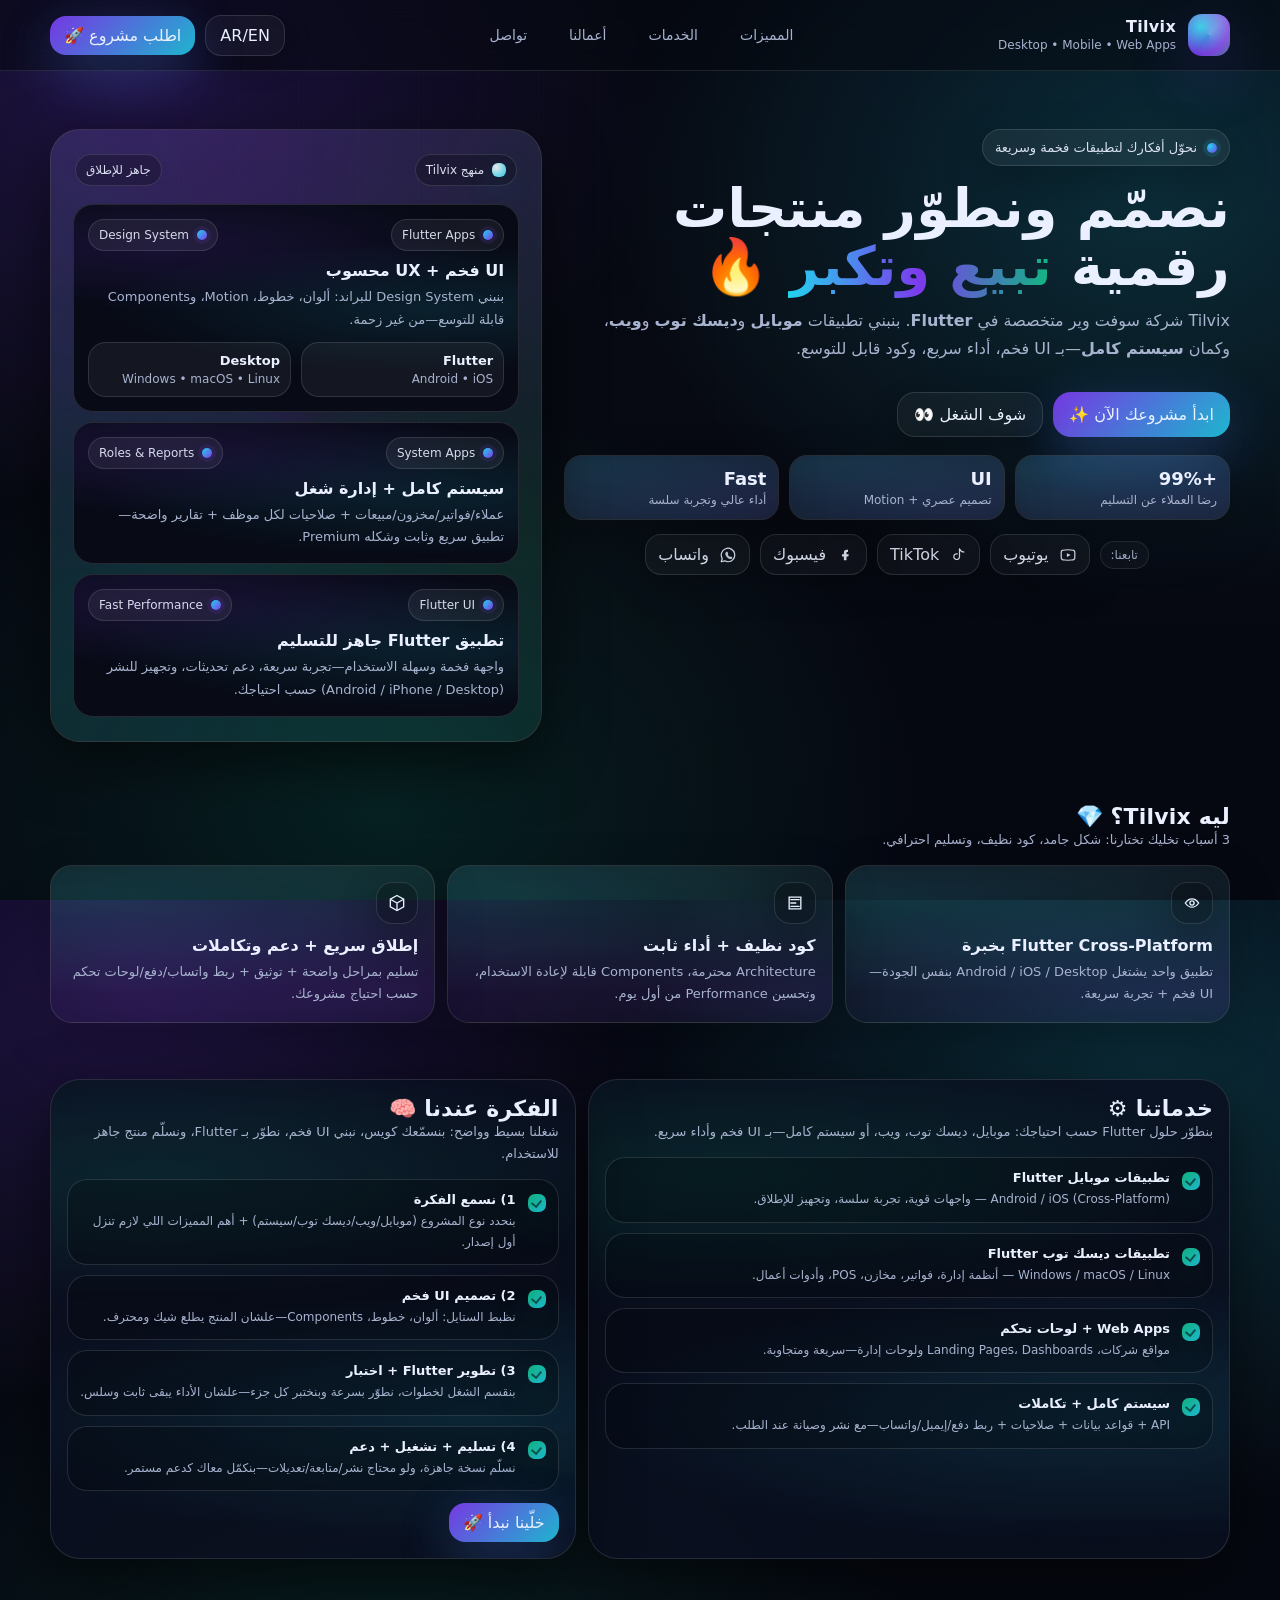
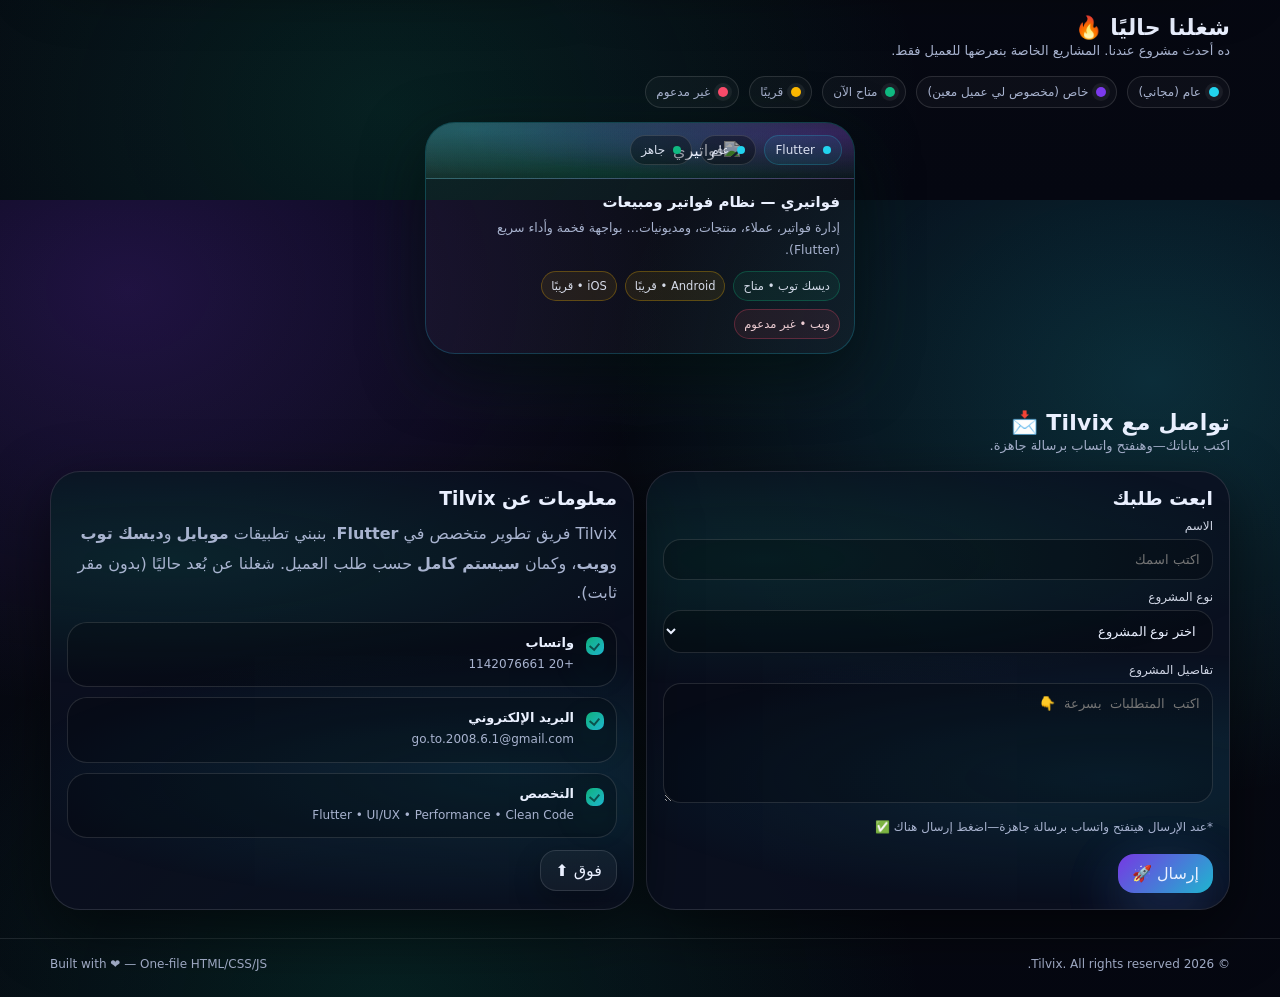
==== index.html @ 26418496 "ث" ====
<!DOCTYPE html>
<html lang="ar" dir="rtl">

<head>
    <meta charset="UTF-8" />
    <meta name="viewport" content="width=device-width, initial-scale=1.0, viewport-fit=cover" />
    <meta name="theme-color" content="#0b0f1a" />
    <meta name="format-detection" content="telephone=no" />
    <meta name="google-site-verification" content="bNsLZco4467Z3DTBL8NvOO-ttryusGrwUMRaCM1kIrc" />
    <title>Tilvix — شركة سوفت وير</title>
    <meta name="description"
        content="Tilvix شركة سوفت وير متخصصة في تطوير مواقع وتطبيقات (Flutter / Web / Desktop) وأنظمة كاملة بجودة عالية." />
    <meta name="robots" content="index,follow" />
    <link rel="canonical" href="https://tilvix-website.vercel.app/" />
    <meta name="keywords"
        content="شركة برمجة, تطوير تطبيقات, Flutter, تصميم مواقع, برمجة مواقع, تطوير برامج ديسكتوب, أنظمة للشركات, برنامج فواتير" />

    <!-- Google Search Console verification (اختياري) -->
    <!-- <meta name="google-site-verification" content="PASTE_CODE_HERE" /> -->

    <!-- Favicon -->
    <link rel="icon" href="assets/images/Untitled-1.ico" sizes="any" />
    <link rel="icon" type="image/png" sizes="32x32" href="/assets/images/Untitled-1.ico" />
    <link rel="icon" type="image/png" sizes="16x16" href="/assets/images/Untitled-1.ico" />
    <link rel="apple-touch-icon" sizes="180x180" href="/assets/images/Untitled-1.ico" />

    <!-- Open Graph -->
    <meta property="og:title" content="Tilvix — شركة سوفت وير" />
    <meta property="og:description" content="نحوّل أفكارك لمواقع وتطبيقات قوية وسريعة بتجربة مستخدم فخمة." />
    <meta property="og:type" content="website" />
    <meta property="og:url" content="https://tilvix-website.vercel.app/" />
    <meta property="og:site_name" content="Tilvix" />
    <meta property="og:locale" content="ar_EG" />
    <meta property="og:image" content="https://tilvix-website.vercel.app/og.jpeg" />

    <!-- Twitter -->
    <meta name="twitter:card" content="summary_large_image" />
    <meta name="twitter:title" content="Tilvix — شركة سوفت وير" />
    <meta name="twitter:description" content="نحوّل أفكارك لمواقع وتطبيقات قوية وسريعة." />
    <meta name="twitter:image" content="https://tilvix-website.vercel.app/og.jpeg" />

    <script async src="https://pagead2.googlesyndication.com/pagead/js/adsbygoogle.js?client=ca-pub-9110382891164149"
        crossorigin="anonymous"></script>
    <!-- Structured Data -->
    <script type="application/ld+json">
{
  "@context": "https://schema.org",
  "@type": "Organization",
  "name": "Tilvix",
  "url": "https://tilvix-website.vercel.app/",
  "description": "Tilvix شركة سوفت وير متخصصة في Flutter وتطوير مواقع وبرامج Desktop وأنظمة للشركات.",
  "sameAs": [
    "https://www.youtube.com/@Tilvix",
    "https://www.facebook.com/profile.php?id=61586597154425 proven"
  ]
}
</script>

    <script type="application/ld+json">
{
  "@context":"https://schema.org",
  "@type":"WebSite",
  "name":"Tilvix",
  "alternateName":"Tilvix Software",
  "url":"https://tilvix-website.vercel.app/"
}
</script>

    <link rel="stylesheet" href="styles.css" />
    <script src="app.js" defer></script>
</head>


<body oncontextmenu="return false;">
    <div class="grid"></div>

    <!-- NAV -->
    <header class="nav">
        <div class="container">
            <div class="nav-inner">
                <a class="brand" href="#top" aria-label="Tilvix Home">
                    <div class="logo" aria-hidden="true"></div>
                    <div>
                        <h1>Tilvix</h1>
                        <small>Desktop • Mobile • Web Apps</small>
                    </div>
                </a>

                <nav class="nav-links" aria-label="Primary">
                    <a href="#features">المميزات</a>
                    <a href="#services">الخدمات</a>
                    <a href="#work">أعمالنا</a>
                    <a href="#contact">تواصل</a>
                </nav>

                <div class="nav-actions">
                    <button class="btn" id="toggleDir" title="تبديل عربي/English">AR/EN</button>
                    <a class="btn primary" href="#contact">اطلب مشروع 🚀</a>
                    <button class="hamburger" id="hamb" aria-label="Open menu">
                        <div class="ham" aria-hidden="true">
                            <span></span><span></span><span></span>
                        </div>
                    </button>
                </div>
            </div>

            <div class="mobile" id="mobileMenu" hidden>
                <div class="row">
                    <a href="#features">المميزات</a>
                    <a href="#services">الخدمات</a>
                    <a href="#work">أعمالنا</a>
                    <a href="#contact">تواصل</a>
                </div>
            </div>
        </div>
    </header>

    <!-- HERO -->
    <main id="top" class="hero">
        <div class="container">
            <div class="hero-grid">
                <div class="hero-left">
                    <div class="badge">
                        <span class="dot"></span>
                        <span id="badgeText">نحوّل أفكارك لتطبيقات فخمة وسريعة</span>
                    </div>

                    <h2 class="title">
                        نصمّم ونطوّر منتجات رقمية <span class="grad">تبيع وتكبر</span> 🔥
                    </h2>

                    <p class="subtitle" id="heroSub">
                        Tilvix شركة سوفت وير بتبني تطبيقات <b>سطح مكتب</b> و<b>موبايل</b> و<b>مواقع</b> بجودة عالية:
                        أداء سريع، UI فخم، وكود نظيف قابل للتوسع.
                    </p>

                    <div class="hero-actions">
                        <a class="btn primary" href="#contact">ابدأ مشروعك الآن ✨</a>
                        <a class="btn secondary" href="#work">شوف الشغل 👀</a>
                    </div>

                    <div class="stats" aria-label="Stats">
                        <div class="stat">
                            <b id="s1">+99%</b>
                            <span id="s1t">رضا العملاء عن التسليم</span>
                        </div>
                        <div class="stat">
                            <b id="s2">UI</b>
                            <span id="s2t">تصميم عصري + Motion</span>
                        </div>
                        <div class="stat">
                            <b id="s3">Fast</b>
                            <span id="s3t">أداء عالي وتجربة سلسة</span>
                        </div>
                    </div>

                    <!-- socials -->
                    <div class="socials" aria-label="Tilvix social links">
                        <span class="social-label" id="followLabel">تابعنا:</span>

                        <a class="social-btn" href="https://www.youtube.com/@Tilvix" target="_blank" rel="noopener"
                            aria-label="YouTube" title="YouTube">
                            <svg viewBox="0 0 24 24" fill="none" aria-hidden="true">
                                <path
                                    d="M21 7.7a3 3 0 0 0-2.1-2.1C17 5 12 5 12 5s-5 0-6.9.6A3 3 0 0 0 3 7.7 31 31 0 0 0 3 12a31 31 0 0 0 .1 4.3 3 3 0 0 0 2.1 2.1C7 19 12 19 12 19s5 0 6.9-.6A3 3 0 0 0 21 16.3c.1-1.4.1-2.9.1-4.3s0-2.9-.1-4.3Z"
                                    stroke="currentColor" stroke-width="1.6" />
                                <path d="M10.5 9.5v5l5-2.5-5-2.5Z" fill="currentColor" />
                            </svg>
                            <span>يوتيوب</span>
                        </a>

                        <a class="social-btn" href="https://www.tiktok.com/@tilvix_1?is_from_webapp=1&sender_device=pc"
                            target="_blank" rel="noopener" aria-label="TikTok" title="TikTok">
                            <svg viewBox="0 0 24 24" fill="none" aria-hidden="true">
                                <path d="M14 4v10.2a3.8 3.8 0 1 1-3-3.7" stroke="currentColor" stroke-width="1.6"
                                    stroke-linecap="round" />
                                <path d="M14 4c1.1 2.5 3 4 6 4" stroke="currentColor" stroke-width="1.6"
                                    stroke-linecap="round" />
                            </svg>
                            <span>TikTok</span>
                        </a>

                        <a class="social-btn" href="https://www.facebook.com/profile.php?id=61586597154425"
                            target="_blank" rel="noopener" aria-label="Facebook" title="Facebook">
                            <svg viewBox="0 0 24 24" fill="none" aria-hidden="true">
                                <path
                                    d="M14 8h2V5h-2c-2 0-3.5 1.2-3.5 3.6V11H8v3h2.5v5H14v-5h2.4l.6-3H14V8.8c0-.6.2-.8 0-.8Z"
                                    fill="currentColor" />
                            </svg>
                            <span>فيسبوك</span>
                        </a>

                        <a class="social-btn" id="waLink" href="#" target="_blank" rel="noopener" aria-label="WhatsApp"
                            title="WhatsApp">
                            <svg viewBox="0 0 24 24" fill="none" aria-hidden="true">
                                <path d="M12 21a9 9 0 1 0-7.7-4.3L3 21l4.5-1.2A9 9 0 0 0 12 21Z" stroke="currentColor"
                                    stroke-width="1.6" stroke-linejoin="round" />
                                <path
                                    d="M9.2 8.8c.4-1 1-1 1.3-1h.3c.2 0 .5 0 .7.5l.7 1.6c.1.3.1.6 0 .8l-.3.4c-.1.2-.3.3-.1.7.2.4.9 1.6 2 2.2.9.6 1.2.5 1.5.4l.6-.3c.2-.1.5-.1.7.1l1.2 1.4c.2.2.2.5-.1.8-.3.3-1.2 1.1-2.4 1-1.2-.1-2.7-.7-4.2-2.1-1.5-1.4-2.4-3.1-2.6-4.3-.2-1.2.4-2.3.7-2.8Z"
                                    fill="currentColor" opacity=".9" />
                            </svg>
                            <span>واتساب</span>
                        </a>
                    </div>
                </div>

                <aside class="device" aria-label="Tilvix preview">
                    <div class="device-inner">
                        <div class="device-top">
                            <div class="pill"><span class="spark"></span><span id="pillText">منهج Tilvix</span></div>
                            <div class="pill" id="pillRight">جاهز للإطلاق</div>
                        </div>

                        <div class="cards">
                            <div class="card">
                                <div class="row">
                                    <div class="chip"><i></i><span id="chip1">Flutter Apps</span></div>
                                    <div class="chip"><i></i><span id="chip2">Design System</span></div>
                                </div>

                                <h3 id="c1h">UI فخم + UX محسوب</h3>
                                <p id="c1p">
                                    بنبني Design System للبراند: ألوان، خطوط، Motion، وComponents قابلة للتوسع—من غير
                                    زحمة.
                                </p>

                                <div class="mini">
                                    <div>
                                        <b id="m1b">Flutter</b>
                                        <span id="m1s">Android • iOS</span>
                                    </div>
                                    <div>
                                        <b id="m2b">Desktop</b>
                                        <span id="m2s">Windows • macOS • Linux</span>
                                    </div>
                                </div>
                            </div>

                            <div class="card">
                                <div class="row">
                                    <div class="chip"><i></i><span id="chip3">سيستم كامل</span></div>
                                    <div class="chip"><i></i><span id="chip4">صلاحيات + تقارير</span></div>
                                </div>

                                <h3 id="c2h">إدارة + حسابات + تقارير</h3>
                                <p id="c2p">
                                    تطبيق إدارة يظبط لك الشغل: عملاء/فواتير/مخزون/مبيعات + صلاحيات لكل موظف + تقارير
                                    واضحة—بسرعة وثبات.
                                </p>
                            </div>

                            <div class="card">
                                <div class="row">
                                    <div class="chip"><i></i><span id="chip5">جاهز للنشر</span></div>
                                    <div class="chip"><i></i><span id="chip6">تجربة سريعة</span></div>
                                </div>

                                <h3 id="c3h">تطبيق بواجهة فخمة وعملي</h3>
                                <p id="c3p">
                                    بنسلّم تطبيق Flutter شكله Premium وسهل الاستخدام—مع دعم تحديثات، إشعارات (لو محتاج)،
                                    ونسخة مستقرة
                                    للعميل.
                                </p>
                            </div>

                        </div>
                    </div>
                </aside>

            </div>
        </div>
    </main>

    <!-- FEATURES -->
    <section id="features">
        <div class="container">
            <div class="section-title">
                <div>
                    <h2 id="ft">ليه Tilvix؟ 💎</h2>
                    <p id="fp">3 أسباب تخليك تختارنا: شكل جامد، كود نظيف، وتسليم احترافي.</p>
                </div>
            </div>

            <div class="features">
                <article class="feature">
                    <div class="icon" aria-hidden="true">
                        <svg viewBox="0 0 24 24" fill="none">
                            <path d="M4 12c2-3 4-5 8-5s6 2 8 5c-2 3-4 5-8 5s-6-2-8-5Z" stroke="currentColor"
                                stroke-width="1.6" />
                            <path d="M12 9.5a2.5 2.5 0 1 0 0 5 2.5 2.5 0 0 0 0-5Z" stroke="currentColor"
                                stroke-width="1.6" />
                        </svg>
                    </div>
                    <h3 id="f1h">Flutter Cross-Platform بخبرة</h3>
                    <p id="f1p">تطبيق واحد يشتغل Android / iOS / Desktop بنفس الجودة—UI فخم + تجربة سريعة.</p>
                </article>

                <article class="feature">
                    <div class="icon" aria-hidden="true">
                        <svg viewBox="0 0 24 24" fill="none">
                            <path d="M7 8h10M7 12h6M7 16h10" stroke="currentColor" stroke-width="1.6"
                                stroke-linecap="round" />
                            <path d="M5 5h14v14H5V5Z" stroke="currentColor" stroke-width="1.6" />
                        </svg>
                    </div>
                    <h3 id="f2h">كود نظيف + أداء ثابت</h3>
                    <p id="f2p">Architecture محترمة، Components قابلة لإعادة الاستخدام، وتحسين Performance من أول يوم.
                    </p>
                </article>

                <article class="feature">
                    <div class="icon" aria-hidden="true">
                        <svg viewBox="0 0 24 24" fill="none">
                            <path d="M12 3l8 4.5v9L12 21l-8-4.5v-9L12 3Z" stroke="currentColor" stroke-width="1.6" />
                            <path d="M12 12l8-4.5M12 12L4 7.5M12 12v9" stroke="currentColor" stroke-width="1.6" />
                        </svg>
                    </div>
                    <h3 id="f3h">إطلاق سريع + دعم وتكاملات</h3>
                    <p id="f3p">تسليم بمراحل واضحة + توثيق + ربط واتساب/دفع/لوحات تحكم حسب احتياج مشروعك.</p>
                </article>
            </div>
        </div>
    </section>

    <!-- SERVICES -->
    <section id="services">
        <div class="container">
            <div class="services">
                <div class="panel">
                    <div class="section-title">
                        <div>
                            <h2 id="st">خدماتنا ⚙️</h2>
                            <p id="sp">من الفكرة لحد الإطلاق: تصميم، تطوير، نشر، وصيانة.</p>
                        </div>
                    </div>

                    <div class="bullets">
                        <div class="bullet">
                            <div class="check"></div>
                            <div>
                                <b id="b1t">تطبيقات موبايل</b>
                                <span id="b1d">Flutter / Native — iOS & Android، مع تجربة سلسة وسرعة عالية.</span>
                            </div>
                        </div>

                        <div class="bullet">
                            <div class="check"></div>
                            <div>
                                <b id="b2t">تطبيقات سطح مكتب</b>
                                <span id="b2d">Windows / macOS / Linux — أنظمة إدارة، POS، مخازن، وBusiness
                                    Tools.</span>
                            </div>
                        </div>

                        <div class="bullet">
                            <div class="check"></div>
                            <div>
                                <b id="b3t">مواقع وWeb Apps</b>
                                <span id="b3d">Landing، مواقع شركات، Dashboards، أنظمة حجز/مبيعات—مع SEO وأداء
                                    ممتاز.</span>
                            </div>
                        </div>

                        <div class="bullet">
                            <div class="check"></div>
                            <div>
                                <b id="b4t">Backend & API</b>
                                <span id="b4d">REST/GraphQL، قواعد بيانات، صلاحيات، إشعارات، وIntegration للدفع
                                    والرسائل.</span>
                            </div>
                        </div>
                    </div>
                </div>

                <div class="panel">
                    <div class="section-title">
                        <div>
                            <h2 id="pt">العملية عندنا 🧠</h2>
                            <p id="pp">نظام شغل “بروفشنال” يخلي كل حاجة واضحة.</p>
                        </div>
                    </div>

                    <div class="bullets">
                        <div class="bullet">
                            <div class="check"></div>
                            <div>
                                <b id="p1t">1) فهم الفكرة</b>
                                <span id="p1d">نجمع المتطلبات ونحدد الهدف والمستخدمين.</span>
                            </div>
                        </div>
                        <div class="bullet">
                            <div class="check"></div>
                            <div>
                                <b id="p2t">2) UI/UX</b>
                                <span id="p2d">Wireframe + Design System + Prototype.</span>
                            </div>
                        </div>
                        <div class="bullet">
                            <div class="check"></div>
                            <div>
                                <b id="p3t">3) تطوير + اختبار</b>
                                <span id="p3d">Sprint شغال، وبناء مميزات خطوة خطوة.</span>
                            </div>
                        </div>
                        <div class="bullet">
                            <div class="check"></div>
                            <div>
                                <b id="p4t">4) إطلاق</b>
                                <span id="p4d">نشر على السيرفر/الستور + Monitoring + دعم.</span>
                            </div>
                        </div>
                    </div>

                    <div style="margin-top:12px; display:flex; gap:10px; flex-wrap:wrap;">
                        <a class="btn primary" href="#contact" id="cta2">خلّينا نبدأ 🚀</a>
                    </div>
                </div>
            </div>
        </div>
    </section>

    <!-- WORK -->
    <section id="work">
        <div class="container">
            <div class="section-title">
                <div>
                    <h2 id="wt">شغلنا حاليًا 🔥</h2>
                    <p id="wp">ده أحدث مشروع عندنا. المشاريع الخاصة بنعرضها للعميل فقط.</p>
                </div>
            </div>

            <div class="legend" aria-label="Legend">
                <div class="item"><span class="sw sw-public"></span><span id="lgPublic">عام (مجاني)</span></div>
                <div class="item"><span class="sw sw-private"></span><span id="lgPrivate">خاص (مخصوص لي عميل
                        معين)</span></div>
                <div class="item"><span class="sw sw-done"></span><span id="lgLive">متاح الآن</span></div>
                <div class="item"><span class="sw sw-progress"></span><span id="lgSoon">قريبًا</span></div>
                <div class="item"><span class="sw sw-off"></span><span id="lgOff">غير مدعوم</span></div>
            </div>

            <div class="portfolio">

                <article class="project" data-project="my_bills" data-vis="public" data-stage="done">

                    <div class="proj-badges">
                        <span class="pbadge pbadge--tech" id="techBadgeWrap"><i></i><span
                                id="techBadge">Flutter</span></span>
                        <span class="pbadge pbadge--public" id="visBadgeWrap"><i></i><span
                                id="visBadge">عام</span></span>
                        <span class="pbadge pbadge--done" id="stageBadgeWrap"><i></i><span
                                id="stageBadge">جاهز</span></span>
                    </div>

                    <div class="cover">
                        <img class="cover-img" src="assets/project/my_bills/images/fwatery-cover.png" alt="فواتيري" />
                    </div>

                    <div class="body">
                        <h4 id="w1h">فواتيري — نظام فواتير ومبيعات</h4>
                        <p id="w1p">إدارة فواتير، عملاء، منتجات، ومديونيات… بواجهة فخمة وأداء سريع (Flutter).</p>

                        <div class="tags">
                            <span class="tag tag--live" id="tgDesktop">ديسك توب • متاح</span>
                            <span class="tag tag--soon" id="tgAndroid">Android • قريبًا</span>
                            <span class="tag tag--soon" id="tgIos">iOS • قريبًا</span>
                            <span class="tag tag--off" id="tgWeb">ويب • غير مدعوم</span>
                        </div>
                    </div>
                </article>
                <article class="project" hidden>
                    <div class="cover"></div>
                    <div class="body">
                        <h4 id="w2h">—</h4>
                        <p id="w2p">—</p>
                    </div>
                </article>

                <article class="project" hidden>
                    <div class="cover"></div>
                    <div class="body">
                        <h4 id="w3h">—</h4>
                        <p id="w3p">—</p>
                    </div>
                </article>
            </div>
        </div>
    </section>

    <!-- CONTACT -->
    <section id="contact">
        <div class="container">
            <div class="section-title">
                <div>
                    <h2 id="ct">تواصل مع Tilvix 📩</h2>
                    <p id="cp">اكتب بياناتك—وهنفتح واتساب برسالة جاهزة.</p>
                </div>
            </div>

            <div class="contact">
                <div class="panel">
                    <h3 style="margin:0 0 10px" id="cfh">ابعت طلبك</h3>

                    <form class="form" id="contactForm">
                        <div>
                            <label for="name" id="ln">الاسم</label>
                            <input id="name" name="name" placeholder="اكتب اسمك" required />
                        </div>

                        <div>
                            <label for="projectType" id="lType">نوع المشروع</label>
                            <select id="projectType" name="projectType" required>
                                <option id="typeOpt0" value="" disabled selected>اختر نوع المشروع</option>
                                <option id="typeOpt1" value="mobile">موبايل</option>
                                <option id="typeOpt2" value="web">موقع ويب</option>
                                <option id="typeOpt3" value="desktop">تطبيق ديسك توب</option>
                                <option id="typeOpt4" value="system">سيستيم كامل</option>
                            </select>
                        </div>

                        <div id="mobileBox" hidden>
                            <label for="mobilePlatform" id="lMobile">نظام الموبايل</label>
                            <select id="mobilePlatform" name="mobilePlatform">
                                <option id="mOpt0" value="" disabled selected>اختر النظام</option>
                                <option id="mOpt1" value="android">Android</option>
                                <option id="mOpt2" value="iphone">iPhone</option>
                                <option id="mOpt3" value="both">Android + iPhone</option>
                            </select>
                        </div>

                        <div>
                            <label for="message" id="lm">تفاصيل المشروع</label>
                            <textarea id="message" name="message" placeholder="اكتب المتطلبات بسرعة 👇"
                                required></textarea>
                        </div>

                        <p class="hint" id="hint">
                            *عند الإرسال هيتفتح واتساب برسالة جاهزة—اضغط إرسال هناك ✅
                        </p>

                        <div style="display:flex; gap:10px; flex-wrap:wrap; margin-top:6px;">
                            <button type="submit" class="btn primary" id="sendBtn">إرسال 🚀</button>
                        </div>
                    </form>
                </div>

                <div class="panel">
                    <h3 style="margin:0 0 10px" id="cinfo">معلومات عن Tilvix</h3>

                    <p style="margin:0; color:var(--muted); line-height:1.85" id="cdesc">
                        Tilvix فريق تطوير متخصص في <b>Flutter</b>.
                        بنبني تطبيقات <b>موبايل</b> و<b>ديسك توب</b> و<b>ويب</b>، وكمان <b>سيستم كامل</b> حسب طلب
                        العميل.
                        شغلنا عن بُعد حاليًا (بدون مقر ثابت).
                    </p>

                    <div class="bullets" style="margin-top:14px">
                        <div class="bullet">
                            <div class="check"></div>
                            <div>
                                <b id="ci1">واتساب</b>
                                <span id="ci1v">+20 1142076661</span>
                            </div>
                        </div>

                        <div class="bullet">
                            <div class="check"></div>
                            <div>
                                <b id="ci2">البريد الإلكتروني</b>
                                <span id="ci2v">go.to.2008.6.1@gmail.com</span>
                            </div>
                        </div>

                        <div class="bullet">
                            <div class="check"></div>
                            <div>
                                <b id="ci3">التخصص</b>
                                <span id="ci3v">Flutter • UI/UX • Performance • Clean Code</span>
                            </div>
                        </div>
                    </div>

                    <div style="margin-top:12px; display:flex; gap:10px; flex-wrap:wrap;">
                        <button class="btn" id="scrollTop">فوق ⬆️</button>
                    </div>
                </div>

            </div>
        </div>
    </section>

    <footer>
        <div class="container">
            <div class="foot">
                <div>© <span id="year"></span> Tilvix. All rights reserved.</div>
                <div>Built with ❤️ — One-file HTML/CSS/JS</div>
            </div>
        </div>
    </footer>

    <div class="toast" id="toast" role="status" aria-live="polite">
        <div class="t-dot"></div>
        <div class="txt" id="toastText">تم ✅</div>
        <button class="x" id="toastClose" aria-label="Close">✕</button>
    </div>

    <div class="tmodal" id="tmodal" hidden>
        <div class="tmodal-backdrop" data-close></div>

        <div class="tmodal-card" role="dialog" aria-modal="true" aria-label="Project details">
            <div class="tmodal-head">
                <div>
                    <h3 class="tmodal-title" id="tmodalTitle">—</h3>
                    <p class="tmodal-sub" id="tmodalMeta">—</p>
                    <div class="tmodal-tabs" id="tmodalTabs" role="tablist" aria-label="Platforms"></div>

                </div>

                <button class="btn" type="button" data-close aria-label="Close">✕</button>
            </div>

            <div class="tmodal-body">
                <!-- Media -->
                <div class="tmodal-media">
                    <div class="tvideo" id="tvideoWrap" hidden>
                    
                    </div>
                    <div class="tgallery" id="tgalleryWrap" hidden>
                        <div class="tmainimg">
                            <img id="tmainImg" alt="Project screenshot" />
                        </div>
                        <div class="tthumbs" id="tthumbs"></div>
                    </div>
                </div>

                <!-- Info -->
                <div class="tmodal-info">
                    <p class="tmodal-desc" id="tmodalDesc">—</p>

                    <div class="tlinks-title" id="tlinksTitle">روابط التحميل</div>
                    <div class="tmodal-links" id="tmodalLinks"></div>

                    <div class="tlinks-title" id="textraTitle" style="margin-top:12px;">روابط إضافية</div>
                    <div class="textra-links" id="textraLinks"></div>
                </div>
            </div>
        </div>
    </div>


</body>
<script>
document.addEventListener("contextmenu", function(event){
    event.preventDefault();
});
</script>
</html>
---- styles.css ----
:root {
    --bg: #070A12;
    --panel: #0B1020;
    --panel2: #0B1228;
    --text: #EAF0FF;
    --muted: #A8B3CF;
    --line: rgba(255, 255, 255, .10);
    --glow1: #7c3aed;
    /* purple */
    --glow2: #22d3ee;
    /* cyan */
    --glow3: #10b981;
    /* green */
    --danger: #ff4d6d;
    --shadow: 0 20px 60px rgba(0, 0, 0, .55);
    --radius: 22px;
    --radius2: 30px;
    --max: 1180px;
}

* {
    box-sizing: border-box
}

html,
body {
    height: 100%
}

body {
    margin: 0;
    font-family: ui-sans-serif, system-ui, -apple-system, "Segoe UI", Roboto, Arial, "Noto Sans Arabic", "Cairo", sans-serif;
    background:
        radial-gradient(900px 700px at 10% 10%, rgba(124, 58, 237, .22), transparent 60%),
        radial-gradient(900px 700px at 90% 20%, rgba(34, 211, 238, .18), transparent 60%),
        radial-gradient(900px 700px at 30% 90%, rgba(16, 185, 129, .14), transparent 60%),
        linear-gradient(180deg, #050711, #070A12 40%, #050711);
    color: var(--text);
    overflow-x: hidden;
}

/* subtle animated grid */
.grid {
    position: fixed;
    inset: -2px;
    background-image:
        linear-gradient(to right, rgba(255, 255, 255, .05) 1px, transparent 1px),
        linear-gradient(to bottom, rgba(255, 255, 255, .04) 1px, transparent 1px);
    background-size: 60px 60px;
    mask-image: radial-gradient(circle at 30% 20%, black 0%, transparent 62%);
    opacity: .35;
    pointer-events: none;
    animation: gridMove 16s linear infinite;
}

@keyframes gridMove {
    0% {
        transform: translate3d(0, 0, 0)
    }

    100% {
        transform: translate3d(60px, 60px, 0)
    }
}

.container {
    width: min(var(--max), calc(100% - 40px));
    margin: 0 auto;
}

a {
    color: inherit;
    text-decoration: none
}

button {
    font: inherit
}

/* NAV */
.nav {
    position: sticky;
    top: 0;
    z-index: 50;
    backdrop-filter: blur(14px);
    background: rgba(7, 10, 18, .55);
    border-bottom: 1px solid var(--line);
}

.nav-inner {
    display: flex;
    align-items: center;
    justify-content: space-between;
    padding: 14px 0;
    gap: 14px;
}

.brand {
    display: flex;
    align-items: center;
    gap: 12px;
    user-select: none;
}

.logo {
    width: 42px;
    height: 42px;
    border-radius: 14px;
    background: radial-gradient(120% 120% at 30% 30%, rgba(34, 211, 238, .95), rgba(124, 58, 237, .9) 55%, rgba(16, 185, 129, .65));
    box-shadow: 0 18px 60px rgba(124, 58, 237, .25);
    position: relative;
    overflow: hidden;
}

.logo:before {
    content: "";
    position: absolute;
    inset: -40%;
    background: conic-gradient(from 220deg, rgba(255, 255, 255, .0), rgba(255, 255, 255, .45), rgba(255, 255, 255, .0));
    animation: spin 4.5s linear infinite;
    opacity: .55;
}

@keyframes spin {
    to {
        transform: rotate(360deg)
    }
}

.brand h1 {
    font-size: 16px;
    margin: 0;
    line-height: 1.1;
    letter-spacing: .3px;
}

.brand small {
    display: block;
    color: var(--muted);
    font-size: 12px;
    margin-top: 3px;
}

.nav-links {
    display: flex;
    gap: 16px;
    align-items: center;
}

.nav-links a {
    color: var(--muted);
    font-size: 14px;
    padding: 10px 12px;
    border-radius: 14px;
    border: 1px solid transparent;
    transition: .25s ease;
    white-space: nowrap;
}

.nav-links a:hover {
    color: var(--text);
    border-color: rgba(255, 255, 255, .12);
    background: rgba(255, 255, 255, .04);
}

.nav-actions {
    display: flex;
    gap: 10px;
    align-items: center;
}

.btn {
    display: inline-flex;
    align-items: center;
    justify-content: center;
    gap: 10px;
    border: 1px solid rgba(255, 255, 255, .12);
    background: rgba(255, 255, 255, .04);
    color: var(--text);
    padding: 10px 14px;
    border-radius: 16px;
    cursor: pointer;
    transition: .25s ease;
    box-shadow: 0 10px 26px rgba(0, 0, 0, .25);
}

.btn:hover {
    transform: translateY(-1px);
    background: rgba(255, 255, 255, .07);
    border-color: rgba(255, 255, 255, .18);
}

.btn.primary {
    border: 0;
    background: linear-gradient(135deg, rgba(124, 58, 237, .95), rgba(34, 211, 238, .85));
    box-shadow: 0 18px 60px rgba(34, 211, 238, .18), 0 18px 60px rgba(124, 58, 237, .20);
}

.btn.primary:hover {
    filter: saturate(1.1);
    transform: translateY(-2px);
}

.hamburger {
    display: none;
    width: 44px;
    height: 44px;
    border-radius: 16px;
    border: 1px solid rgba(255, 255, 255, .12);
    background: rgba(255, 255, 255, .04);
    cursor: pointer;
    transition: .25s ease;
    align-items: center;
    justify-content: center;
}

.hamburger:hover {
    background: rgba(255, 255, 255, .07)
}

.ham {
    width: 18px;
    height: 12px;
    position: relative;
}

.ham span {
    position: absolute;
    left: 0;
    right: 0;
    height: 2px;
    border-radius: 99px;
    background: rgba(234, 240, 255, .9);
    transition: .25s ease;
}

.ham span:nth-child(1) {
    top: 0
}

.ham span:nth-child(2) {
    top: 5px;
    opacity: .85
}

.ham span:nth-child(3) {
    bottom: 0
}

.hamburger.active .ham span:nth-child(1) {
    transform: translateY(5px) rotate(45deg)
}

.hamburger.active .ham span:nth-child(2) {
    opacity: 0
}

.hamburger.active .ham span:nth-child(3) {
    transform: translateY(-5px) rotate(-45deg)
}

/* HERO */
.hero {
    padding: 58px 0 34px;
    position: relative;
}

.hero-grid {
    display: grid;
    grid-template-columns: 1.15fr .85fr;
    gap: 22px;
    align-items: start;
}

.hero-left {
    display: flex;
    flex-direction: column;
    gap: 0px;
}

.socials {
    margin-top: 14px;
    justify-content: flex-start;
}

.social-btn {
    padding: 10px 12px;
    border-radius: 16px;
}

@media (max-width: 560px) {
    .social-label {
        display: none;
    }

    .social-btn span {
        display: none;
    }

    .social-btn {
        padding: 10px;
    }
}

.badge {
    display: inline-flex;
    gap: 10px;
    align-items: center;
    color: rgba(234, 240, 255, .92);
    background: rgba(255, 255, 255, .06);
    border: 1px solid rgba(255, 255, 255, .12);
    padding: 10px 12px;
    border-radius: 999px;
    font-size: 13px;
    width: fit-content;
    box-shadow: 0 14px 40px rgba(0, 0, 0, .25);
}

.dot {
    width: 10px;
    height: 10px;
    border-radius: 50%;
    background: radial-gradient(circle at 30% 30%, rgba(34, 211, 238, 1), rgba(124, 58, 237, 1));
    box-shadow: 0 0 0 4px rgba(34, 211, 238, .12);
}

.title {
    margin: 14px 0 10px;
    font-size: clamp(34px, 4.4vw, 54px);
    line-height: 1.08;
    letter-spacing: .3px;
}

.title .grad {
    background: linear-gradient(90deg, rgba(34, 211, 238, 1), rgba(124, 58, 237, 1), rgba(16, 185, 129, 1));
    -webkit-background-clip: text;
    background-clip: text;
    color: transparent;
}

.subtitle {
    margin: 0 0 18px;
    color: var(--muted);
    font-size: 16px;
    line-height: 1.8;
    max-width: 62ch;
}

.hero-actions {
    display: flex;
    gap: 10px;
    flex-wrap: wrap;
    margin-top: 10px;
}

.hero-actions .btn {
    padding: 12px 16px;
    border-radius: 18px
}

.hero-actions .btn.secondary {
    background: rgba(255, 255, 255, .04)
}

.stats {
    margin-top: 18px;
    display: grid;
    grid-template-columns: repeat(3, 1fr);
    gap: 10px;
}

.stat {
    background: rgba(255, 255, 255, .04);
    border: 1px solid rgba(255, 255, 255, .10);
    border-radius: 18px;
    padding: 12px 12px;
    box-shadow: 0 18px 50px rgba(0, 0, 0, .22);
    position: relative;
    overflow: hidden;
}

.stat:before {
    content: "";
    position: absolute;
    inset: -1px;
    background: radial-gradient(800px 200px at 20% 20%, rgba(34, 211, 238, .18), transparent 55%),
        radial-gradient(800px 200px at 80% 70%, rgba(124, 58, 237, .16), transparent 55%);
    opacity: .8;
    pointer-events: none;
}

.stat b {
    display: block;
    font-size: 18px;
    position: relative
}

.stat span {
    display: block;
    color: var(--muted);
    font-size: 12px;
    margin-top: 4px;
    position: relative
}

.socials {
    margin-top: 14px;
    display: flex;
    gap: 10px;
    flex-wrap: wrap;
    align-items: center;
    justify-content: center;
}

.social-label {
    color: var(--muted);
    font-size: 12px;
    padding: 6px 10px;
    border-radius: 999px;
    border: 1px solid rgba(255, 255, 255, .10);
    background: rgba(255, 255, 255, .03);
}

.social-btn {
    display: inline-flex;
    align-items: center;
    gap: 10px;
    padding: 10px 12px;
    border-radius: 16px;
    border: 1px solid rgba(255, 255, 255, .12);
    background: rgba(255, 255, 255, .04);
    color: rgba(234, 240, 255, .92);
    box-shadow: 0 12px 36px rgba(0, 0, 0, .22);
    transition: .25s ease;
}

.social-btn svg {
    width: 18px;
    height: 18px;
    opacity: .95;
}

.social-btn:hover {
    transform: translateY(-2px);
    border-color: rgba(34, 211, 238, .35);
    background: rgba(255, 255, 255, .06);
    box-shadow:
        0 22px 70px rgba(0, 0, 0, .45),
        0 0 0 4px rgba(34, 211, 238, .08);
}

.social-btn:active {
    transform: translateY(0);
}

/* Right side "device" mock */
.device {
    background: linear-gradient(180deg, rgba(255, 255, 255, .06), rgba(255, 255, 255, .02));
    border: 1px solid rgba(255, 255, 255, .12);
    border-radius: var(--radius2);
    box-shadow: var(--shadow);
    padding: 14px;
    position: relative;
    overflow: hidden;
    min-height: 420px;
}

.device:before {
    content: "";
    position: absolute;
    inset: -120px;
    background: conic-gradient(from 230deg, rgba(34, 211, 238, .18), rgba(124, 58, 237, .22), rgba(16, 185, 129, .14), rgba(34, 211, 238, .18));
    filter: blur(10px);
    opacity: .7;
    animation: floaty 10s ease-in-out infinite;
}

@keyframes floaty {

    0%,
    100% {
        transform: translate3d(-10px, -10px, 0) rotate(-2deg)
    }

    50% {
        transform: translate3d(10px, 10px, 0) rotate(2deg)
    }
}

.device-inner {
    position: relative;
    z-index: 1;
}

.device-top {
    display: flex;
    align-items: center;
    justify-content: space-between;
    gap: 10px;
    padding: 10px 10px 14px;
}

.pill {
    display: inline-flex;
    align-items: center;
    gap: 8px;
    padding: 8px 10px;
    border-radius: 999px;
    border: 1px solid rgba(255, 255, 255, .12);
    background: rgba(0, 0, 0, .25);
    color: rgba(234, 240, 255, .92);
    font-size: 12px;
}

.spark {
    width: 14px;
    height: 14px;
    border-radius: 6px;
    background: radial-gradient(circle at 30% 30%, rgba(255, 255, 255, .9), rgba(34, 211, 238, .95));
    box-shadow: 0 10px 30px rgba(34, 211, 238, .25);
}

.cards {
    display: grid;
    grid-template-columns: 1fr;
    gap: 10px;
    padding: 4px 8px 10px;
}

.card {
    border-radius: 20px;
    border: 1px solid rgba(255, 255, 255, .12);
    background: rgba(11, 16, 32, .78);
    background: color-mix(in srgb, var(--panel) 70%, #000 30%);
    padding: 14px;
    overflow: hidden;
    position: relative;
}

.card:after {
    content: "";
    position: absolute;
    inset: -1px;
    background: radial-gradient(600px 120px at 20% 20%, rgba(124, 58, 237, .20), transparent 55%),
        radial-gradient(600px 120px at 80% 50%, rgba(34, 211, 238, .16), transparent 55%);
    opacity: .7;
    pointer-events: none;
}

.card .row {
    display: flex;
    align-items: center;
    justify-content: space-between;
    gap: 10px;
    position: relative;
    z-index: 1;
}

.chip {
    display: inline-flex;
    align-items: center;
    gap: 8px;
    padding: 8px 10px;
    border-radius: 999px;
    border: 1px solid rgba(255, 255, 255, .12);
    background: rgba(255, 255, 255, .06);
    font-size: 12px;
    color: rgba(234, 240, 255, .9);
}

.chip i {
    width: 10px;
    height: 10px;
    border-radius: 50%;
    background: linear-gradient(135deg, rgba(34, 211, 238, 1), rgba(124, 58, 237, 1));
    box-shadow: 0 0 0 4px rgba(124, 58, 237, .12);
}

.card h3 {
    margin: 10px 0 6px;
    font-size: 16px;
    position: relative;
    z-index: 1;
}

.card p {
    margin: 0;
    color: var(--muted);
    font-size: 13px;
    line-height: 1.75;
    position: relative;
    z-index: 1;
}

.mini {
    margin-top: 10px;
    display: grid;
    grid-template-columns: 1fr 1fr;
    gap: 10px;
    position: relative;
    z-index: 1;
}

.mini>div {
    border-radius: 18px;
    border: 1px solid rgba(255, 255, 255, .12);
    background: rgba(255, 255, 255, .05);
    padding: 10px;
}

.mini b {
    display: block;
    font-size: 13px
}

.mini span {
    display: block;
    color: var(--muted);
    font-size: 12px;
    margin-top: 4px
}

/* SECTION */
section {
    padding: 28px 0;
}

.section-title {
    display: flex;
    align-items: flex-end;
    justify-content: space-between;
    gap: 14px;
    margin-bottom: 14px;
}

.section-title h2 {
    margin: 0;
    font-size: 22px;
    letter-spacing: .2px;
}

.section-title p {
    margin: 0;
    color: var(--muted);
    font-size: 13px;
    line-height: 1.7;
    max-width: 70ch;
}

.features {
    display: grid;
    grid-template-columns: repeat(3, 1fr);
    gap: 12px;
}

.feature {
    border-radius: var(--radius);
    border: 1px solid rgba(255, 255, 255, .12);
    background: linear-gradient(180deg, rgba(255, 255, 255, .05), rgba(255, 255, 255, .02));
    padding: 16px;
    box-shadow: 0 18px 50px rgba(0, 0, 0, .22);
    position: relative;
    overflow: hidden;
    transition: .25s ease;
}

.feature:hover {
    transform: translateY(-3px);
    border-color: rgba(255, 255, 255, .18);
    background: linear-gradient(180deg, rgba(255, 255, 255, .07), rgba(255, 255, 255, .03));
}

.feature:before {
    content: "";
    position: absolute;
    inset: -1px;
    background: radial-gradient(900px 160px at 15% 20%, rgba(34, 211, 238, .15), transparent 60%),
        radial-gradient(900px 160px at 85% 80%, rgba(124, 58, 237, .14), transparent 60%);
    opacity: .9;
    pointer-events: none;
}

.icon {
    width: 42px;
    height: 42px;
    border-radius: 16px;
    background: rgba(0, 0, 0, .25);
    border: 1px solid rgba(255, 255, 255, .12);
    display: flex;
    align-items: center;
    justify-content: center;
    position: relative;
    z-index: 1;
    box-shadow: 0 12px 36px rgba(0, 0, 0, .25);
}

.icon svg {
    width: 20px;
    height: 20px
}

.feature h3 {
    margin: 12px 0 6px;
    font-size: 16px;
    position: relative;
    z-index: 1;
}

.feature p {
    margin: 0;
    color: var(--muted);
    font-size: 13px;
    line-height: 1.75;
    position: relative;
    z-index: 1;
}

/* Services */
.services {
    display: grid;
    grid-template-columns: 1.1fr .9fr;
    gap: 12px;
    align-items: stretch;
}

.panel {
    border-radius: var(--radius2);
    border: 1px solid rgba(255, 255, 255, .12);
    background: rgba(11, 16, 32, .85);
    background: color-mix(in srgb, var(--panel) 85%, transparent);
    box-shadow: var(--shadow);
    padding: 16px;
    position: relative;
    overflow: hidden;
}

.panel:before {
    content: "";
    position: absolute;
    inset: -1px;
    background: radial-gradient(900px 220px at 20% 20%, rgba(16, 185, 129, .14), transparent 60%),
        radial-gradient(900px 220px at 80% 70%, rgba(34, 211, 238, .12), transparent 60%);
    opacity: .95;
    pointer-events: none;
}

.panel>* {
    position: relative;
    z-index: 1
}

.bullets {
    display: grid;
    gap: 10px;
    margin-top: 12px;
}

.bullet {
    display: flex;
    gap: 12px;
    align-items: flex-start;
    padding: 12px;
    border-radius: 20px;
    border: 1px solid rgba(255, 255, 255, .12);
    background: rgba(0, 0, 0, .22);
}

.check {
    width: 18px;
    height: 18px;
    border-radius: 7px;
    background: linear-gradient(135deg, rgba(16, 185, 129, .95), rgba(34, 211, 238, .85));
    box-shadow: 0 14px 40px rgba(16, 185, 129, .18);
    flex: 0 0 auto;
    margin-top: 2px;
    position: relative;
}

.check:after {
    content: "";
    position: absolute;
    inset: 4px 6px 5px 5px;
    border-right: 2px solid rgba(0, 0, 0, .6);
    border-bottom: 2px solid rgba(0, 0, 0, .6);
    transform: rotate(40deg);
    opacity: .9;
}

.bullet b {
    display: block;
    font-size: 13px
}

.bullet span {
    display: block;
    color: var(--muted);
    font-size: 12px;
    line-height: 1.7;
    margin-top: 4px
}

/* Portfolio */
.portfolio{
  display: grid;
  gap: 12px;
  justify-items: center;

  /* ✅ أوتو بيظبط عدد الأعمدة */
  grid-template-columns: repeat(auto-fit, minmax(280px, 1fr));
}


.project {
    border-radius: var(--radius2);
    border: 1px solid rgba(255, 255, 255, .12);
    background: rgba(255, 255, 255, .03);
    box-shadow: var(--shadow);
    overflow: hidden;
    position: relative;
    transition: .25s ease;
      width: 100%;
  max-width: 430px;   /* صغّر/كبّر الرقم براحتك */
}

.project:hover{
  transform: translateY(-4px);
  box-shadow: 0 32px 120px rgba(0,0,0,.55);
}

.project .cover{
  height: auto; 
  padding: 18px;
  display: flex;
  align-items: center;
  justify-content: center;
  position: relative;
  overflow: hidden;
  /* سيب نفس الخلفية الجمالية بتاعتك */
  background:
    radial-gradient(140% 140% at 10% 10%, rgba(34, 211, 238, .25), transparent 60%),
    radial-gradient(140% 140% at 90% 20%, rgba(124, 58, 237, .28), transparent 60%),
    radial-gradient(140% 140% at 40% 90%, rgba(16, 185, 129, .18), transparent 60%),
    linear-gradient(180deg, rgba(255, 255, 255, .06), rgba(0, 0, 0, .2));
  border-bottom: 1px solid rgba(255, 255, 255, .10);
}

.project .cover-img{
  width: 200px;                 /* حجم المربع */
           /* ✅ مربع */
          /* ✅ للّوجو: بدون قص */
  

}


.project .cover:after {
    content: "";
    position: absolute;
    inset: 0;
    background: linear-gradient(90deg, transparent, rgba(255, 255, 255, .06), transparent);
    transform: translateX(-60%);
    animation: shimmer 4.8s ease-in-out infinite;
    opacity: .9;
}

@keyframes shimmer {

    0%,
    100% {
        transform: translateX(-65%)
    }

    50% {
        transform: translateX(65%)
    }
}

.project .body {
    padding: 14px
}

.project h4 {
    margin: 0 0 6px;
    font-size: 15px
}

.project p {
    margin: 0;
    color: var(--muted);
    font-size: 12.5px;
    line-height: 1.75
}

.tags {
    display: flex;
    gap: 8px;
    flex-wrap: wrap;
    margin-top: 10px
}

.tag {
    font-size: 11.5px;
    color: rgba(234, 240, 255, .90);
    background: rgba(255, 255, 255, .05);
    border: 1px solid rgba(255, 255, 255, .10);
    padding: 7px 9px;
    border-radius: 999px;
}

.tag--live {
    border-color: rgba(16, 185, 129, .28);
    background: rgba(16, 185, 129, .08);
}

.tag--soon {
    border-color: rgba(255, 186, 0, .28);
    background: rgba(255, 186, 0, .08);
}

.tag--off {
    border-color: rgba(255, 77, 109, .28);
    background: rgba(255, 77, 109, .08);
    color: rgba(255, 220, 226, .92);
}

/* Contact */
.contact {
    display: grid;
    grid-template-columns: 1fr 1fr;
    gap: 12px;
    align-items: stretch;
}

.form {
    display: grid;
    gap: 10px;
}

label {
    display: block;
    font-size: 12px;
    color: rgba(234, 240, 255, .88);
    margin-bottom: 6px
}

input,
textarea,
select {
    width: 100%;
    padding: 12px 12px;
    border-radius: 18px;
    border: 1px solid rgba(255, 255, 255, .12);
    background: rgba(0, 0, 0, .22);
    color: var(--text);
    outline: none;
    transition: .2s ease;
}

select {
    cursor: pointer;
}

textarea {
    min-height: 120px;
    resize: vertical
}

input:focus,
textarea:focus,
select:focus {
    border-color: rgba(34, 211, 238, .40);
    box-shadow: 0 0 0 4px rgba(34, 211, 238, .12);
}

.hint {
    color: var(--muted);
    font-size: 12px;
    line-height: 1.7;
    margin: 0
}

html {
    color-scheme: dark;
}

select {
    background: rgba(0, 0, 0, .28);
    border: 1px solid rgba(255, 255, 255, .12);
    color: var(--text);
}

select option {
    background-color: #0B1020;
    color: var(--text);
}

/* Footer */
footer {
    padding: 18px 0 26px;
    border-top: 1px solid rgba(255, 255, 255, .10);
    color: var(--muted);
    font-size: 12px;
}

.foot {
    display: flex;
    gap: 12px;
    align-items: center;
    justify-content: space-between;
    flex-wrap: wrap;
}

/* Mobile menu */
.mobile {
    display: none;
    border-top: 1px solid rgba(255, 255, 255, .10);
    padding: 10px 0 14px;
}

.mobile a {
    display: block;
    padding: 12px 12px;
    border-radius: 16px;
    color: var(--muted);
    border: 1px solid transparent;
    transition: .2s ease;
}

.mobile a:hover {
    color: var(--text);
    border-color: rgba(255, 255, 255, .12);
    background: rgba(255, 255, 255, .04)
}

.mobile .row {
    display: grid;
    gap: 8px;
}

/* Toast */
.toast {
    position: fixed;
    left: 16px;
    bottom: 16px;
    z-index: 999;
    display: flex;
    gap: 10px;
    align-items: center;
    padding: 12px 14px;
    border-radius: 18px;
    border: 1px solid rgba(255, 255, 255, .14);
    background: rgba(7, 10, 18, .72);
    backdrop-filter: blur(12px);
    box-shadow: 0 22px 70px rgba(0, 0, 0, .55);
    transform: translateY(30px);
    opacity: 0;
    pointer-events: none;
    transition: .28s ease;
    max-width: min(560px, calc(100% - 32px));
}

.toast.show {
    transform: translateY(0);
    opacity: 1
}

.toast .t-dot {
    width: 10px;
    height: 10px;
    border-radius: 50%;
    background: linear-gradient(135deg, rgba(34, 211, 238, 1), rgba(124, 58, 237, 1));
    box-shadow: 0 0 0 4px rgba(124, 58, 237, .12);
    flex: 0 0 auto;
}

.toast .txt {
    color: rgba(234, 240, 255, .92);
    font-size: 13px;
    line-height: 1.7
}

.toast .x {
    margin-inline-start: auto;
    width: 34px;
    height: 34px;
    border-radius: 14px;
    border: 1px solid rgba(255, 255, 255, .12);
    background: rgba(255, 255, 255, .05);
    color: rgba(234, 240, 255, .9);
    cursor: pointer;
    transition: .2s ease;
}

.toast .x:hover {
    background: rgba(255, 255, 255, .08);
    transform: translateY(-1px)
}

/* Responsive */
@media (max-width: 980px) {
    .hero-grid {
        grid-template-columns: 1fr
    }

    .services {
        grid-template-columns: 1fr
    }

    .contact {
        grid-template-columns: 1fr
    }

    .features {
        grid-template-columns: 1fr
    }

    .portfolio {
        grid-template-columns: 1fr
    }

    .nav-links {
        display: none
    }

    .hamburger {
        display: flex
    }

    .mobile {
        display: block
    }

    [hidden] {
        display: none !important;
    }
}

/* Smooth anchor offset */
[id] {
    scroll-margin-top: 86px;
}

/* reduced motion */
@media (prefers-reduced-motion: reduce) {
    * {
        animation: none !important;
        transition: none !important;
        scroll-behavior: auto !important
    }
}

/* Portfolio status/visibility */
.legend {
    display: flex;
    gap: 10px;
    flex-wrap: wrap;
    align-items: center;
    justify-content: flex-start;
    margin: 10px 0 14px;
}

.legend .item {
    display: flex;
    align-items: center;
    gap: 8px;
    padding: 8px 10px;
    border-radius: 999px;
    border: 1px solid rgba(255, 255, 255, .12);
    background: rgba(255, 255, 255, .03);
    color: var(--muted);
    font-size: 12px;
}

.legend .sw {
    width: 10px;
    height: 10px;
    border-radius: 999px;
    box-shadow: 0 0 0 4px rgba(255, 255, 255, .06);
}

.sw-public {
    background: rgba(34, 211, 238, 1);
    box-shadow: 0 0 0 4px rgba(34, 211, 238, .14);
}

.sw-private {
    background: rgba(124, 58, 237, 1);
    box-shadow: 0 0 0 4px rgba(124, 58, 237, .14);
}

.sw-progress {
    background: rgba(255, 186, 0, 1);
    box-shadow: 0 0 0 4px rgba(255, 186, 0, .14);
}

.sw-done {
    background: rgba(16, 185, 129, 1);
    box-shadow: 0 0 0 4px rgba(16, 185, 129, .14);
}

.sw-off {
    background: rgba(255, 77, 109, 1);
    box-shadow: 0 0 0 4px rgba(255, 77, 109, .14);
}

.project {
    position: relative;
}

.project .proj-badges {
    position: absolute;
    top: 12px;
    inset-inline-start: 12px;
    display: flex;
    gap: 8px;
    z-index: 2;
}

.pbadge {
    display: inline-flex;
    align-items: center;
    gap: 8px;
    padding: 7px 10px;
    border-radius: 999px;
    border: 1px solid rgba(255, 255, 255, .14);
    background: rgba(0, 0, 0, .35);
    font-size: 12px;
    color: rgba(234, 240, 255, .92);
}

.pbadge i {
    width: 8px;
    height: 8px;
    border-radius: 999px;
}

.pbadge--public i {
    background: rgba(34, 211, 238, 1);
}

.pbadge--private i {
    background: rgba(124, 58, 237, 1);
}

.pbadge--progress i {
    background: rgba(255, 186, 0, 1);
}

.pbadge--done i {
    background: rgba(16, 185, 129, 1);
}

.pbadge--tech {
    border-color: rgba(34, 211, 238, .22);
    background: rgba(34, 211, 238, .08);
}

.pbadge--tech i {
    background: rgba(34, 211, 238, 1);
}

/* Border hint by visibility */
.project[data-vis="public"] {
    border-color: rgba(34, 211, 238, .22);
}

.project[data-vis="private"] {
    border-color: rgba(124, 58, 237, .22);
}

/* Small vibe by stage */
.project[data-stage="progress"] {
    box-shadow: 0 26px 80px rgba(255, 186, 0, .08), var(--shadow);
}

.project[data-stage="done"] {
    box-shadow: 0 26px 80px rgba(16, 185, 129, .06), var(--shadow);
}

.project[hidden] {
    display: none !important;
}

/* make project clickable بدون تغيير الشكل */
.project {
    cursor: pointer;
}

.project:focus-visible {
    outline: 2px solid rgba(34, 211, 238, .55);
    outline-offset: 4px;
    border-radius: var(--radius2);
}


/* clickable card without changing design */
.project {
    cursor: pointer;
}

.project:focus-visible {
    outline: 2px solid rgba(34, 211, 238, .55);
    outline-offset: 4px;
    border-radius: var(--radius2);
}

/* ===== Big Premium Modal ===== */
.tmodal {
    position: fixed;
    inset: 0;
    z-index: 1000;
    display: grid;
    place-items: center;
    padding: 18px;
}

.tmodal[hidden] {
    display: none;
}

.tmodal-backdrop {
    position: absolute;
    inset: 0;
    background: rgba(2, 4, 10, .72);
    backdrop-filter: blur(12px);
}

.tmodal-card {
    position: relative;
    width: min(1100px, 100%);
    max-height: 90vh;
    overflow: auto;
    border-radius: 28px;
    border: 1px solid rgba(255, 255, 255, .14);
    background: rgba(11, 16, 32, .94);
    box-shadow: 0 30px 140px rgba(0, 0, 0, .70);
    transform: translateY(14px) scale(.985);
    opacity: 0;
    transition: .22s ease;
}

.tmodal.show .tmodal-card {
    transform: translateY(0) scale(1);
    opacity: 1;
}

.tmodal-head {
    position: sticky;
    top: 0;
    z-index: 5;
    display: flex;
    align-items: flex-start;
    justify-content: space-between;
    gap: 12px;
    padding: 14px;
    border-bottom: 1px solid rgba(255, 255, 255, .10);
    background: rgba(11, 16, 32, .92);
    backdrop-filter: blur(10px);
}

.tmodal-title {
    margin: 0;
    font-size: 20px;
    line-height: 1.3;
}

.tmodal-sub {
    margin: 6px 0 0;
    color: var(--muted);
    font-size: 12.5px;
}

.tmodal-body {
    display: grid;
    grid-template-columns: 1.25fr .75fr;
    gap: 14px;
    padding: 14px;
}

.tmodal-media {
    display: grid;
    gap: 12px;
}

/* Video area */
.tvideo {
    border-radius: 22px;
    border: 1px solid rgba(255, 255, 255, .12);
    background: rgba(0, 0, 0, .22);
    overflow: hidden;
    box-shadow: 0 18px 70px rgba(0, 0, 0, .35);
}

.tvideo .ratio {
    position: relative;
    width: 100%;
    aspect-ratio: 16/9;
}

.tvideo iframe,
.tvideo video {
    position: absolute;
    inset: 0;
    width: 100%;
    height: 100%;
    border: 0;
}

/* Gallery */
.tgallery {
    border-radius: 22px;
    border: 1px solid rgba(255, 255, 255, .12);
    background: rgba(0, 0, 0, .18);
    padding: 12px;
    overflow: hidden;
}

.tmainimg {
    border-radius: 18px;
    overflow: hidden;
    border: 1px solid rgba(255, 255, 255, .10);
    background: rgba(0, 0, 0, .18);
}

.tmainimg img {
    width: 100%;
    height: auto;
    display: block;
}

.tthumbs {
    margin-top: 10px;
    display: flex;
    gap: 10px;
    overflow: auto;
    padding-bottom: 4px;
}

.tthumbs button {
    border: 1px solid rgba(255, 255, 255, .12);
    background: rgba(255, 255, 255, .05);
    border-radius: 14px;
    padding: 0;
    cursor: pointer;
    width: 86px;
    flex: 0 0 auto;
    overflow: hidden;
    transition: .2s ease;
}

.tthumbs button:hover {
    transform: translateY(-1px);
    border-color: rgba(34, 211, 238, .35);
}

.tthumbs img {
    width: 100%;
    height: 58px;
    object-fit: cover;
    display: block;
}

/* Info side */
.tmodal-info {
    display: flex;
    flex-direction: column;
    gap: 12px;
}

.tmodal-desc {
    margin: 0;
    color: var(--muted);
    line-height: 1.95;
    font-size: 13.5px;
    border: 1px solid rgba(255, 255, 255, .10);
    background: rgba(0, 0, 0, .18);
    padding: 12px;
    border-radius: 20px;
}

.tlinks-title {
    font-size: 13px;
    color: rgba(234, 240, 255, .92);
    opacity: .95;
}

.tmodal-links {
    display: flex;
    gap: 10px;
    flex-wrap: wrap;
}

.textra-links {
    display: grid;
    gap: 8px;
}

.textra-links a {
    border: 1px solid rgba(255, 255, 255, .12);
    background: rgba(255, 255, 255, .04);
    padding: 10px 12px;
    border-radius: 16px;
    color: rgba(234, 240, 255, .92);
    transition: .2s ease;
}

.textra-links a:hover {
    background: rgba(255, 255, 255, .07);
    border-color: rgba(34, 211, 238, .28);
    transform: translateY(-1px);
}

/* Responsive */
@media (max-width: 980px) {
    .tmodal-body {
        grid-template-columns: 1fr;
    }
}
/* ===== Modal Tabs ===== */
.tmodal-tabs{
  display:flex;
  gap:10px;
  flex-wrap:wrap;
  margin-top:10px;
}

.ttab{
  display:inline-flex;
  align-items:center;
  gap:8px;
  padding:10px 12px;
  border-radius:16px;
  border:1px solid rgba(255,255,255,.12);
  background: rgba(255,255,255,.04);
  color: rgba(234,240,255,.92);
  cursor:pointer;
  transition:.2s ease;
  font-size:12.5px;
}

.ttab:hover{
  transform: translateY(-1px);
  border-color: rgba(34,211,238,.35);
  background: rgba(255,255,255,.06);
}

.ttab[aria-selected="true"]{
  border-color: rgba(34,211,238,.55);
  background: rgba(34,211,238,.10);
  box-shadow: 0 0 0 4px rgba(34,211,238,.08);
}

.ttab:disabled{
  opacity:.45;
  cursor:not-allowed;
  transform:none !important;
  filter:saturate(.7);
}

/* .tmodal-tabs{
  display:flex;
  gap:10px;
  flex-wrap:wrap;
  margin-top:10px;
}

.ttab{
  display:inline-flex;
  align-items:center;
  gap:8px;
  padding:10px 12px;
  border-radius:16px;
  border:1px solid rgba(255,255,255,.12);
  background:rgba(255,255,255,.04);
  color:rgba(234,240,255,.92);
  cursor:pointer;
  transition:.2s ease;
}

.ttab:hover{
  transform: translateY(-1px);
  border-color: rgba(34,211,238,.28);
  background: rgba(255,255,255,.06);
}

.ttab[aria-selected="true"]{
  border:0;
  background: linear-gradient(135deg, rgba(124,58,237,.95), rgba(34,211,238,.85));
}

.ttab:disabled{
  opacity:.45;
  cursor:not-allowed;
  transform:none;
} */
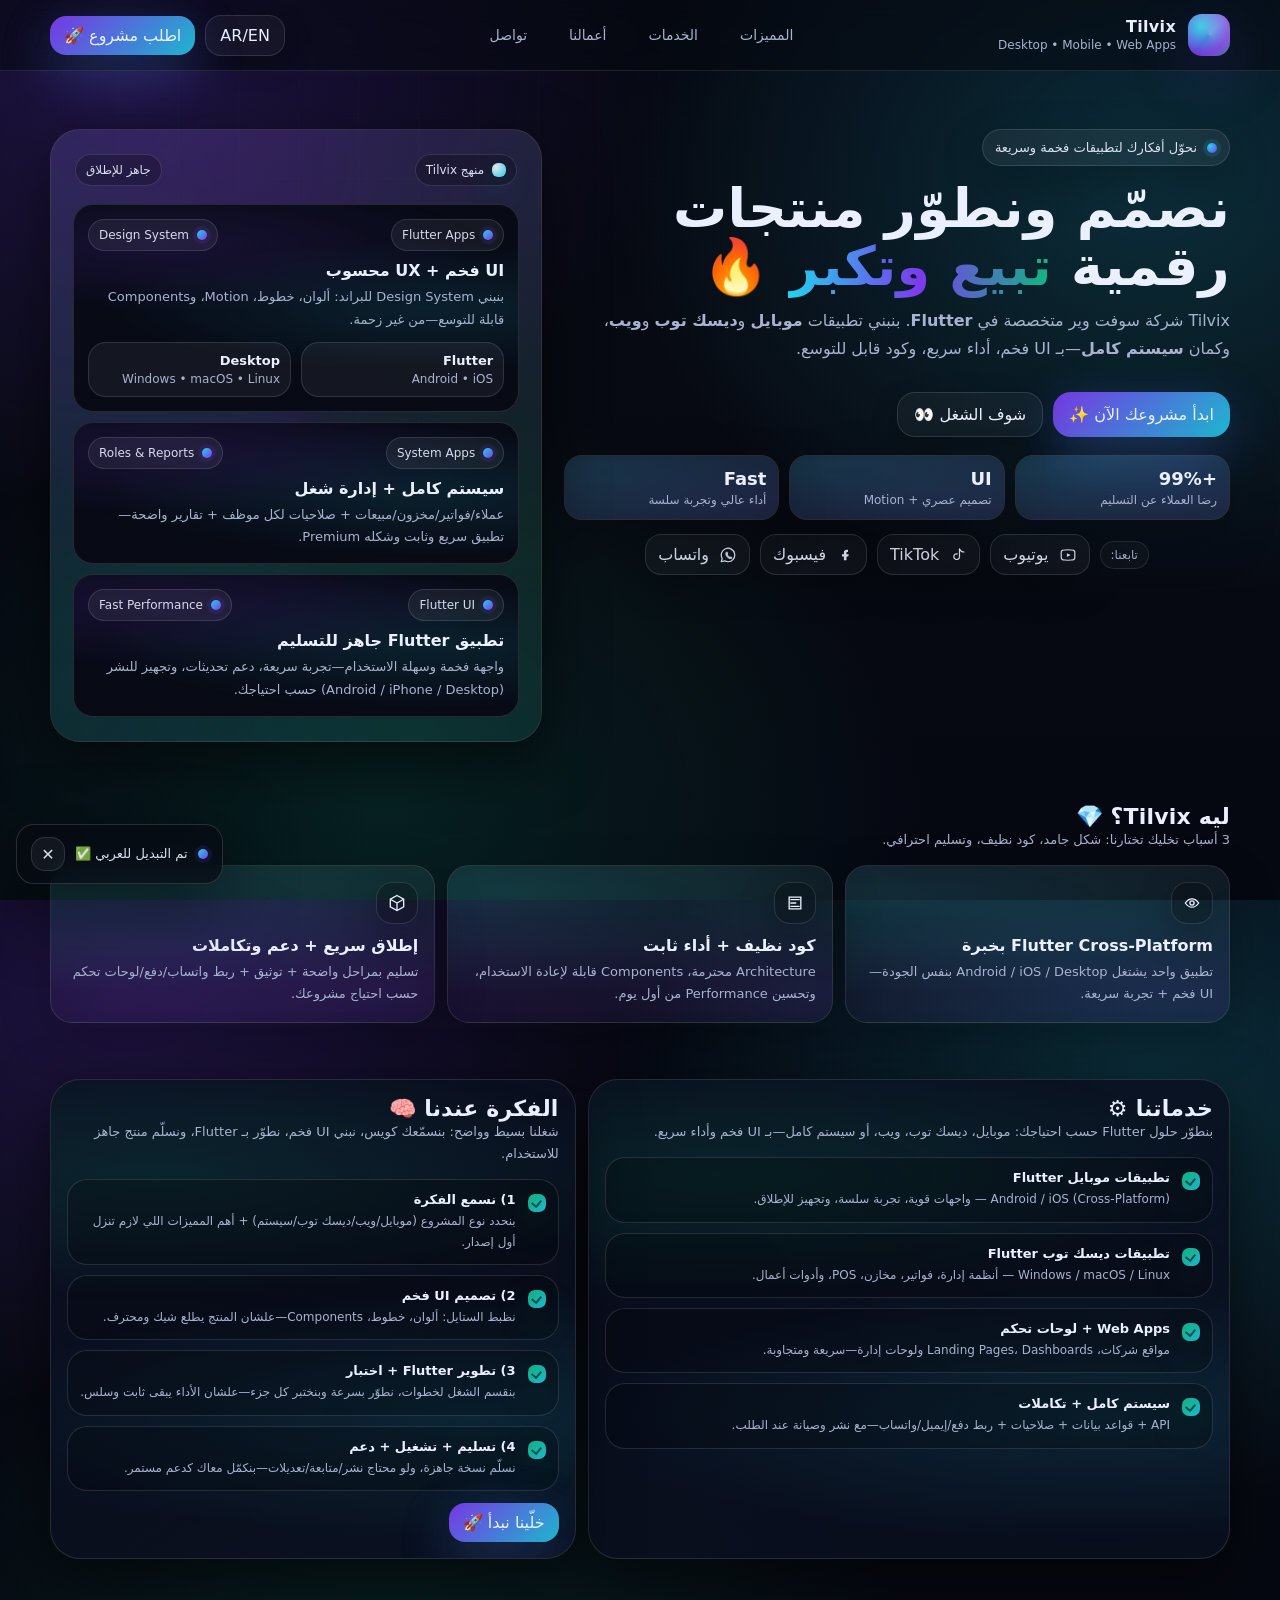
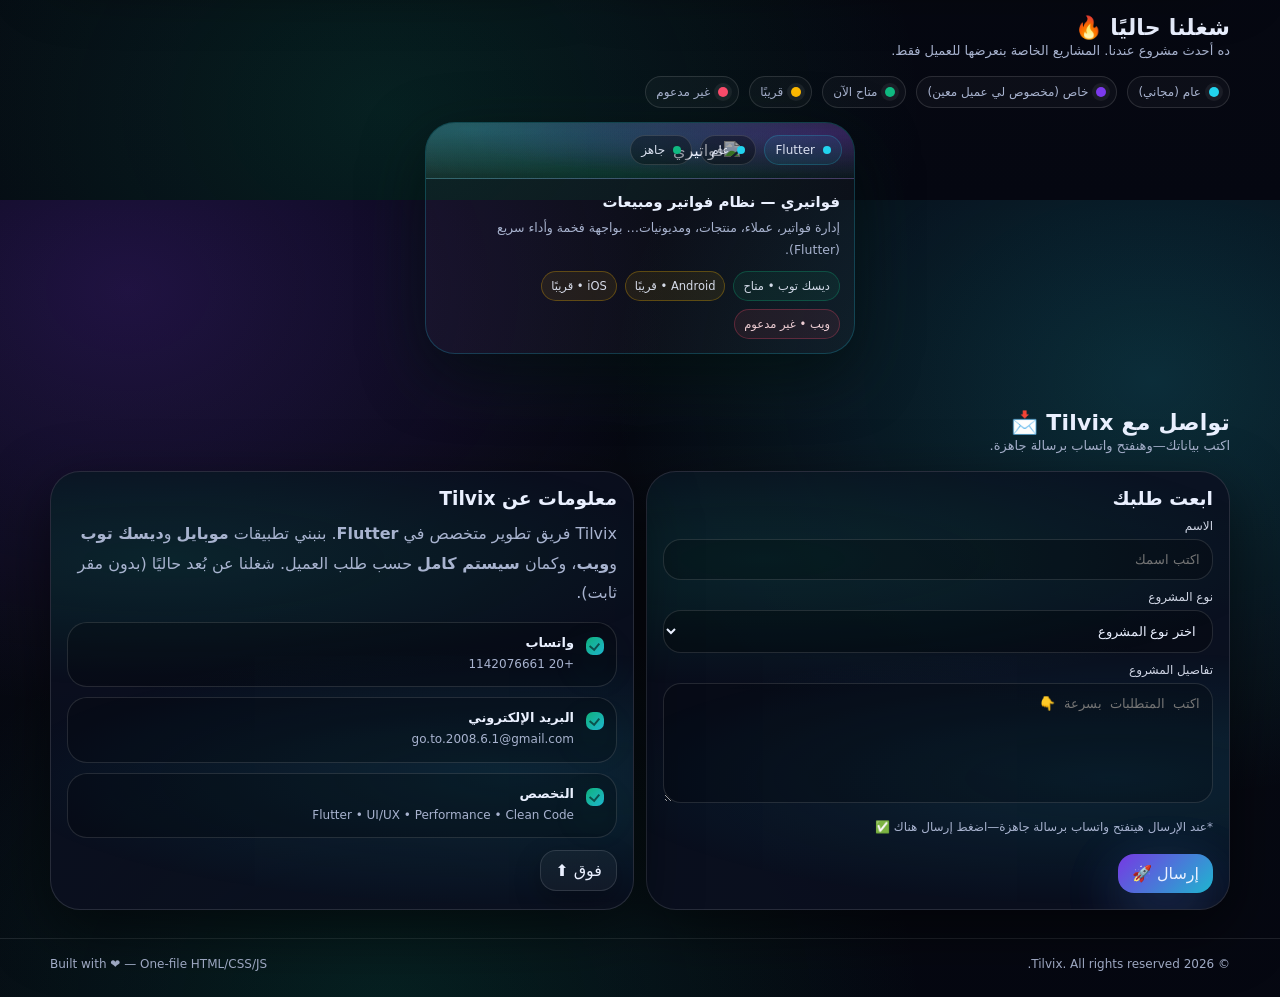
==== commit 2b8f09ad: "Update index.html" ====
--- a/index.html
+++ b/index.html
@@ -624,6 +624,13 @@
                     <div class="tvideo" id="tvideoWrap" hidden>
                     
                     </div>
+                    <div class="my-player">
+  <div id="player"></div>
+
+  <button id="playBtn" class="btn primary">
+    ▶ تشغيل الفيديو
+  </button>
+</div>
                     <div class="tgallery" id="tgalleryWrap" hidden>
                         <div class="tmainimg">
                             <img id="tmainImg" alt="Project screenshot" />
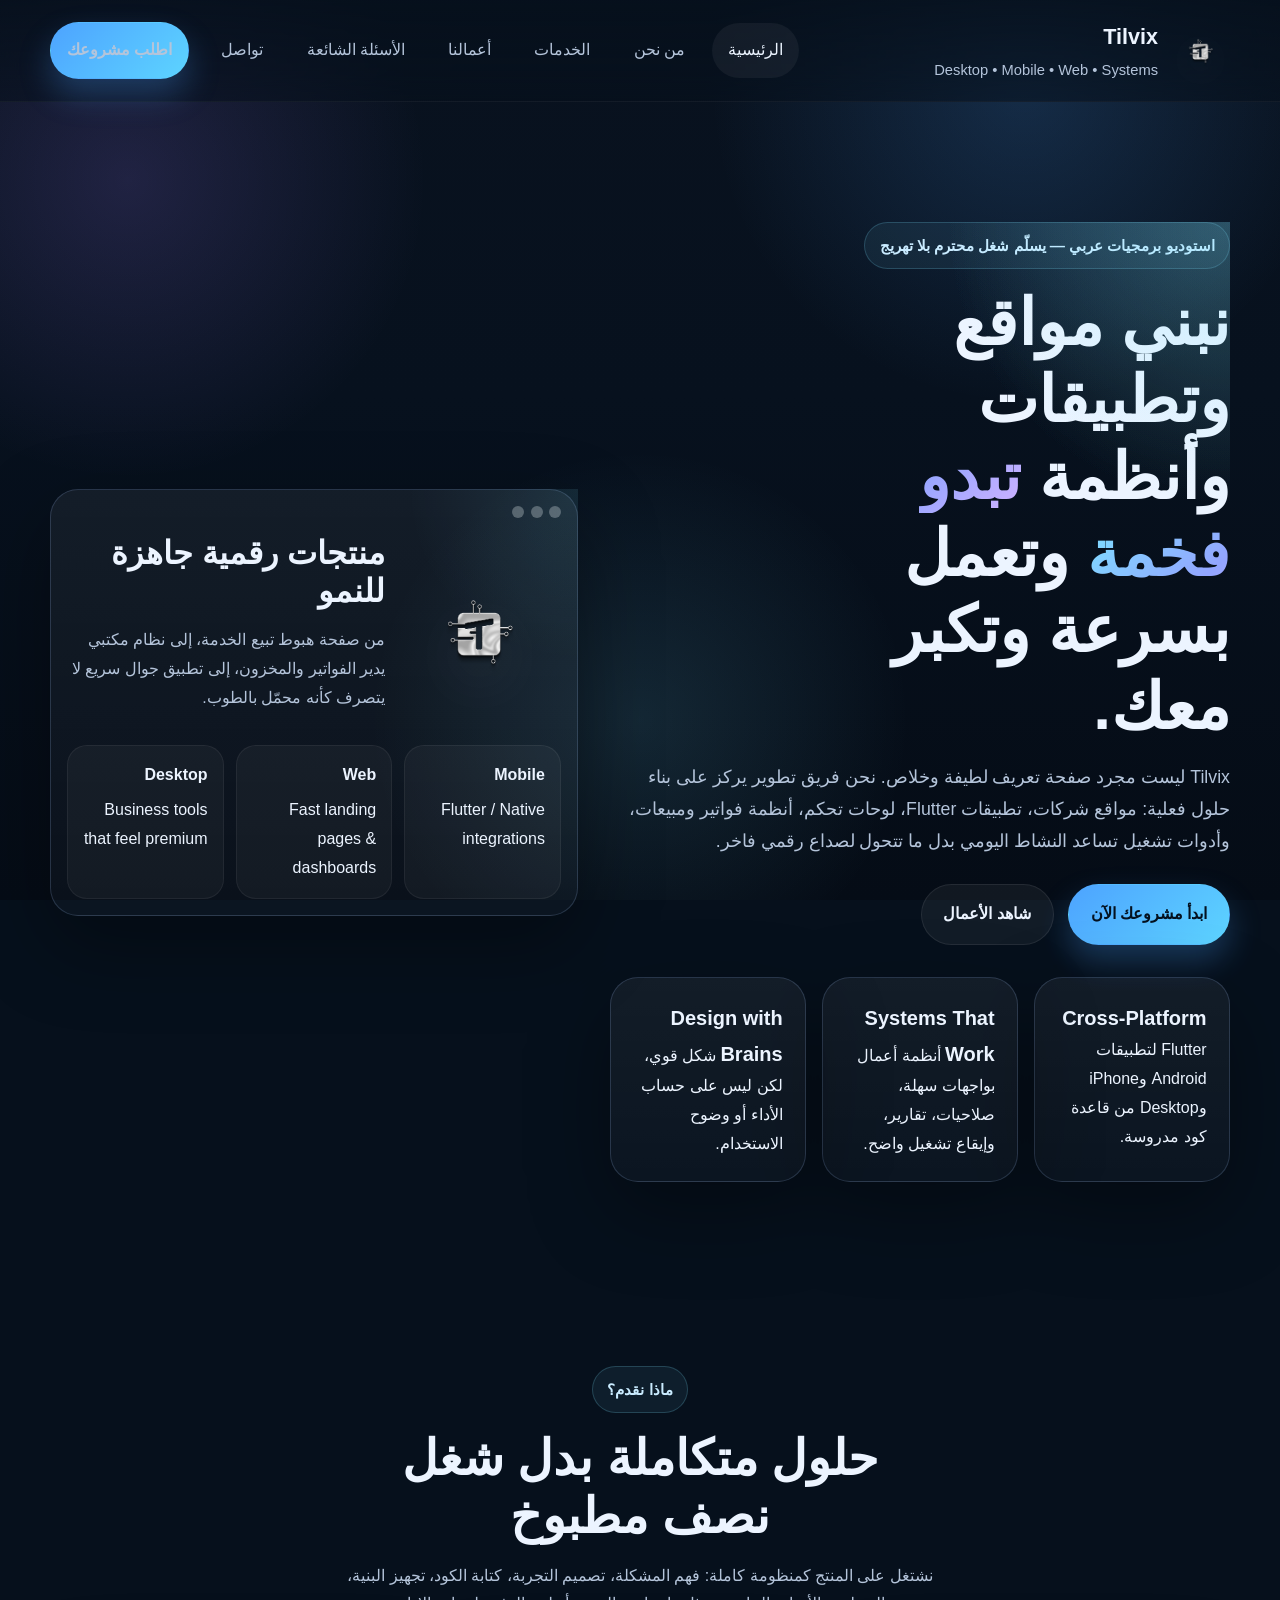
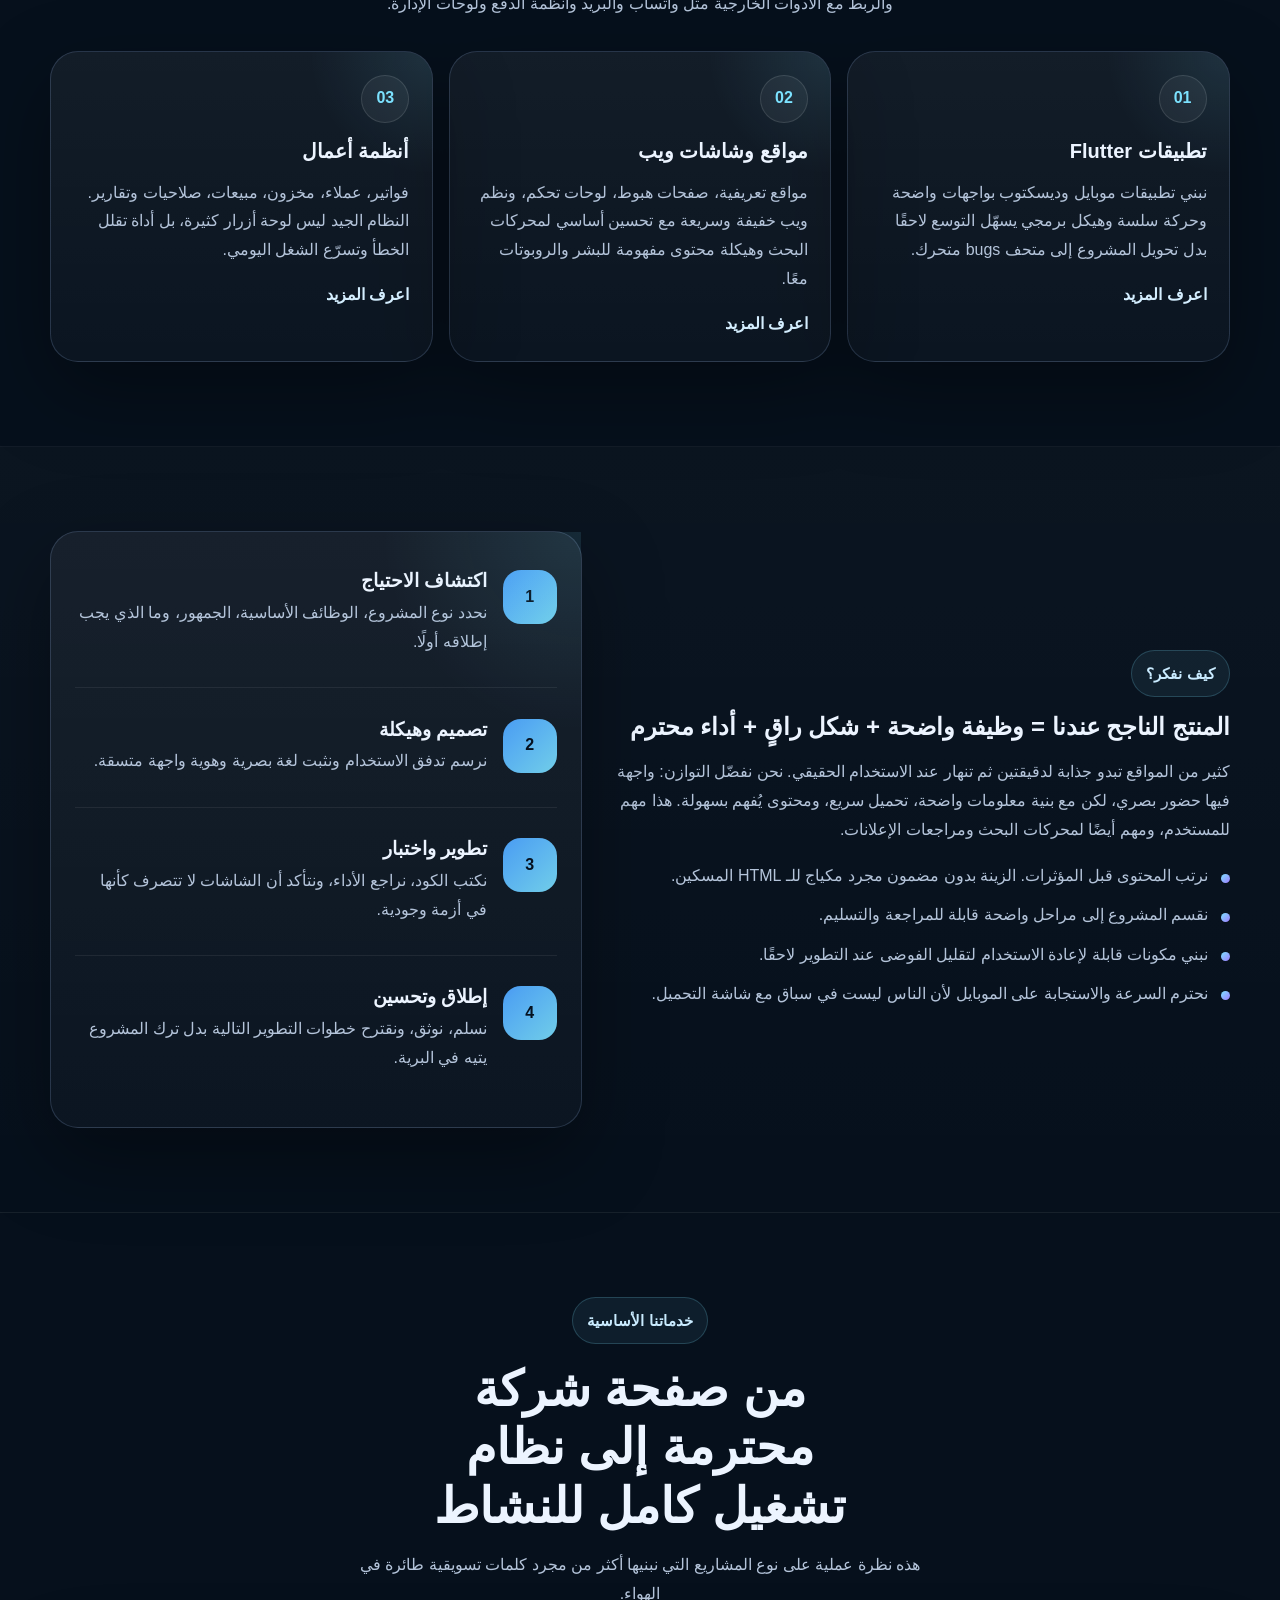
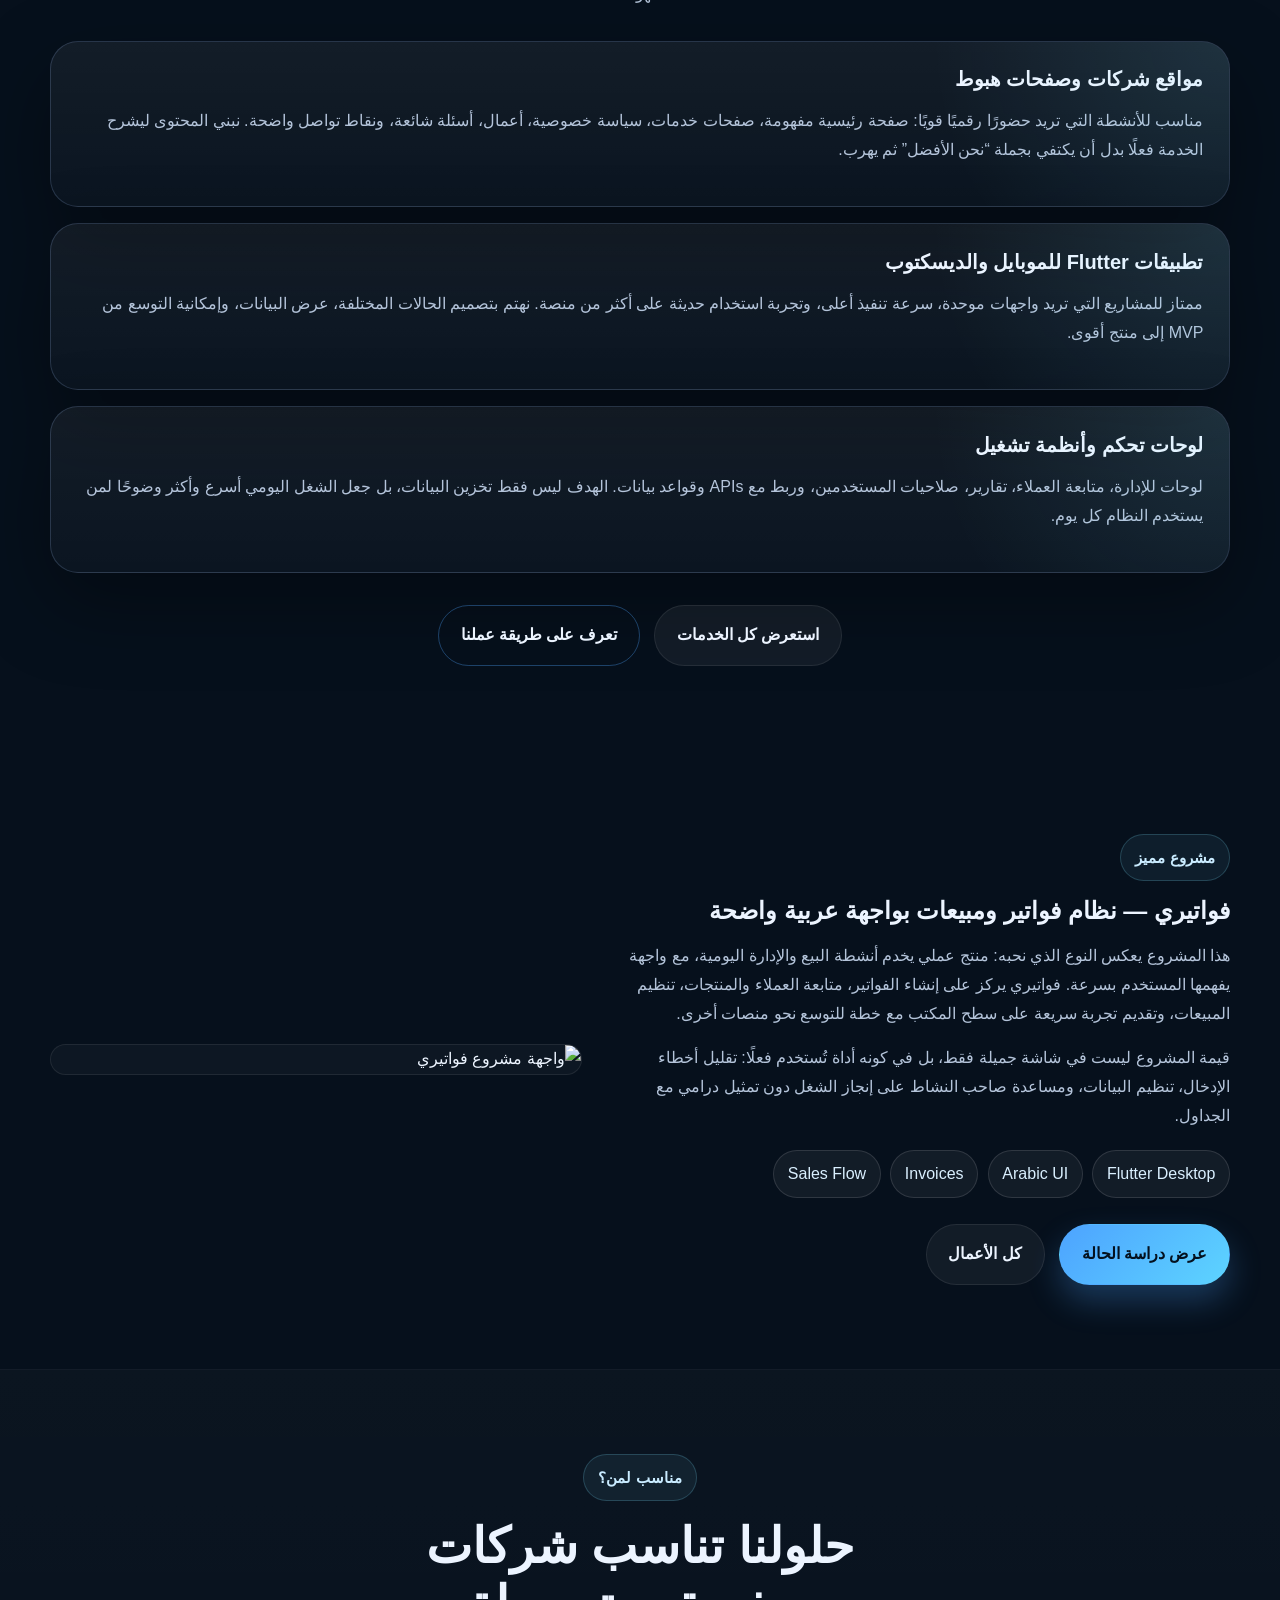
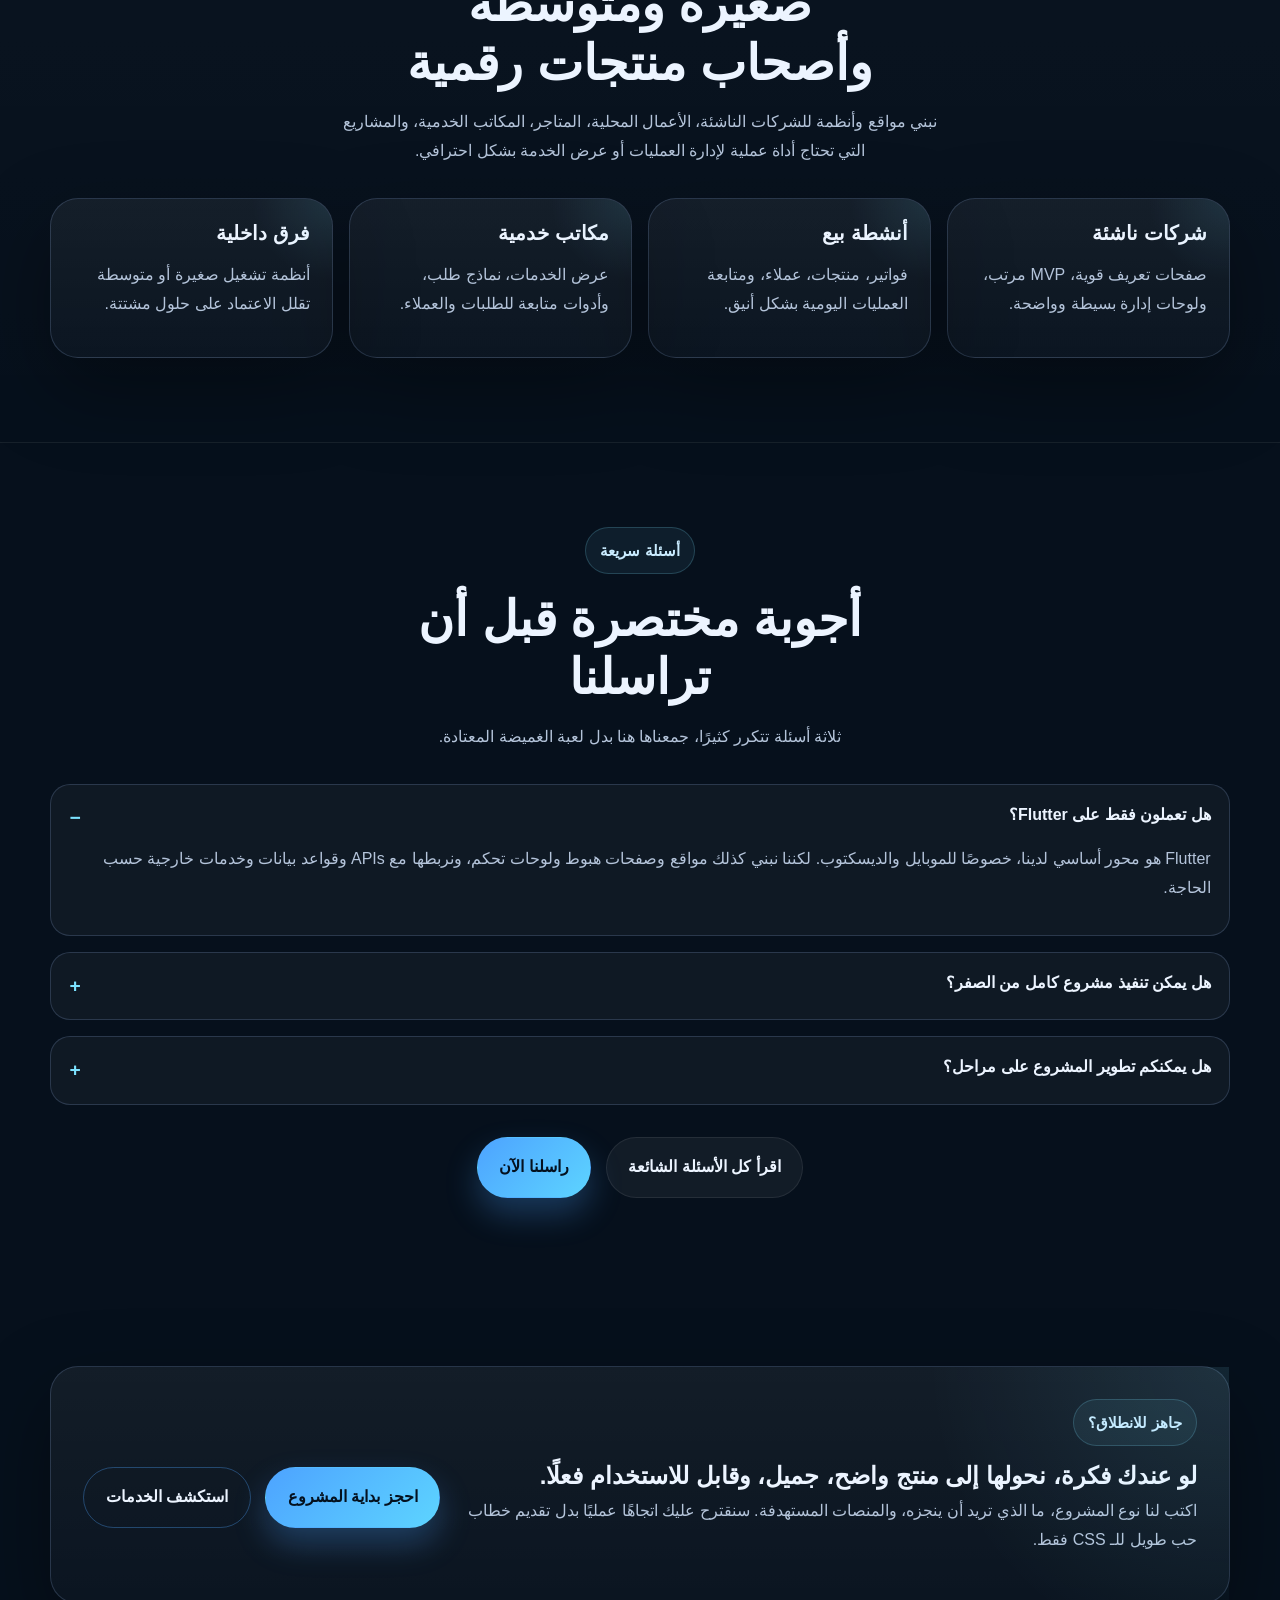
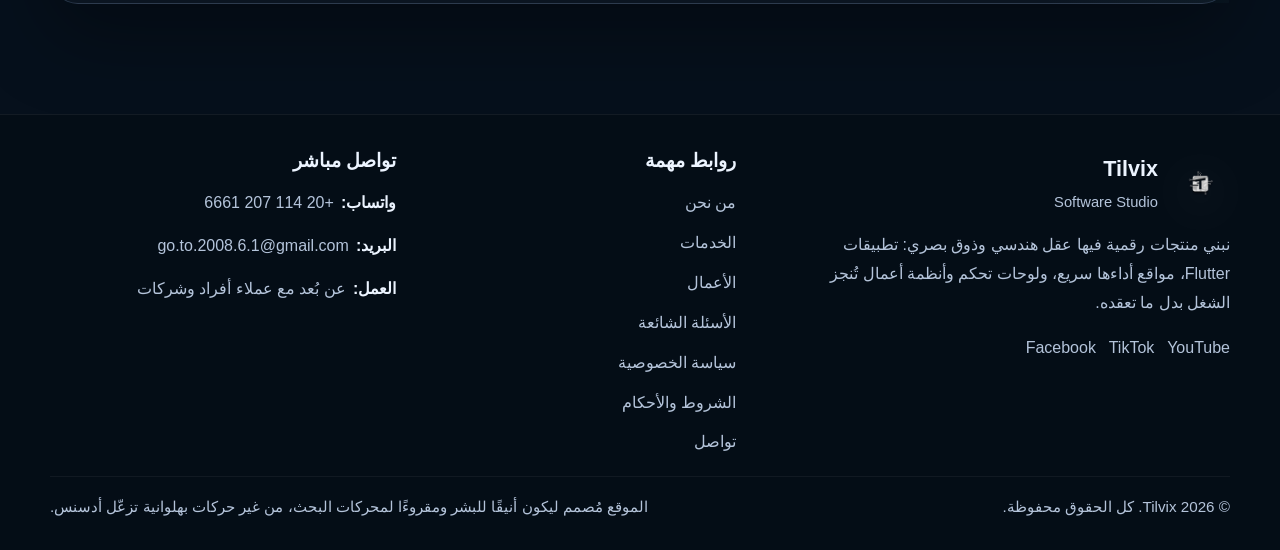
==== commit 935861a9: "we" ====
--- a/index.html
+++ b/index.html
@@ -1,663 +1,357 @@
 <!DOCTYPE html>
 <html lang="ar" dir="rtl">
-
 <head>
-    <meta charset="UTF-8" />
-    <meta name="viewport" content="width=device-width, initial-scale=1.0, viewport-fit=cover" />
-    <meta name="theme-color" content="#0b0f1a" />
-    <meta name="format-detection" content="telephone=no" />
-    <meta name="google-site-verification" content="bNsLZco4467Z3DTBL8NvOO-ttryusGrwUMRaCM1kIrc" />
-    <title>Tilvix — شركة سوفت وير</title>
-    <meta name="description"
-        content="Tilvix شركة سوفت وير متخصصة في تطوير مواقع وتطبيقات (Flutter / Web / Desktop) وأنظمة كاملة بجودة عالية." />
-    <meta name="robots" content="index,follow" />
-    <link rel="canonical" href="https://tilvix-website.vercel.app/" />
-    <meta name="keywords"
-        content="شركة برمجة, تطوير تطبيقات, Flutter, تصميم مواقع, برمجة مواقع, تطوير برامج ديسكتوب, أنظمة للشركات, برنامج فواتير" />
-
-    <!-- Google Search Console verification (اختياري) -->
-    <!-- <meta name="google-site-verification" content="PASTE_CODE_HERE" /> -->
-
-    <!-- Favicon -->
-    <link rel="icon" href="assets/images/Untitled-1.ico" sizes="any" />
-    <link rel="icon" type="image/png" sizes="32x32" href="/assets/images/Untitled-1.ico" />
-    <link rel="icon" type="image/png" sizes="16x16" href="/assets/images/Untitled-1.ico" />
-    <link rel="apple-touch-icon" sizes="180x180" href="/assets/images/Untitled-1.ico" />
-
-    <!-- Open Graph -->
-    <meta property="og:title" content="Tilvix — شركة سوفت وير" />
-    <meta property="og:description" content="نحوّل أفكارك لمواقع وتطبيقات قوية وسريعة بتجربة مستخدم فخمة." />
-    <meta property="og:type" content="website" />
-    <meta property="og:url" content="https://tilvix-website.vercel.app/" />
-    <meta property="og:site_name" content="Tilvix" />
-    <meta property="og:locale" content="ar_EG" />
-    <meta property="og:image" content="https://tilvix-website.vercel.app/og.jpeg" />
-
-    <!-- Twitter -->
-    <meta name="twitter:card" content="summary_large_image" />
-    <meta name="twitter:title" content="Tilvix — شركة سوفت وير" />
-    <meta name="twitter:description" content="نحوّل أفكارك لمواقع وتطبيقات قوية وسريعة." />
-    <meta name="twitter:image" content="https://tilvix-website.vercel.app/og.jpeg" />
-
-    <script async src="https://pagead2.googlesyndication.com/pagead/js/adsbygoogle.js?client=ca-pub-9110382891164149"
-        crossorigin="anonymous"></script>
-    <!-- Structured Data -->
-    <script type="application/ld+json">
-{
-  "@context": "https://schema.org",
-  "@type": "Organization",
-  "name": "Tilvix",
-  "url": "https://tilvix-website.vercel.app/",
-  "description": "Tilvix شركة سوفت وير متخصصة في Flutter وتطوير مواقع وبرامج Desktop وأنظمة للشركات.",
-  "sameAs": [
-    "https://www.youtube.com/@Tilvix",
-    "https://www.facebook.com/profile.php?id=61586597154425 proven"
-  ]
-}
-</script>
-
-    <script type="application/ld+json">
-{
-  "@context":"https://schema.org",
-  "@type":"WebSite",
-  "name":"Tilvix",
-  "alternateName":"Tilvix Software",
-  "url":"https://tilvix-website.vercel.app/"
-}
-</script>
-
-    <link rel="stylesheet" href="styles.css" />
-    <script src="app.js" defer></script>
+  <meta charset="UTF-8" />
+  <meta name="viewport" content="width=device-width, initial-scale=1.0" />
+  <meta name="theme-color" content="#08111f" />
+  <title>Tilvix | شركة برمجيات تبني مواقع وتطبيقات وأنظمة أعمال</title>
+  <meta name="description" content="Tilvix شركة تطوير برمجيات تبني مواقع وتطبيقات Flutter وأنظمة أعمال ولوحات تحكم بتركيز على الأداء وتجربة المستخدم." />
+  <meta name="robots" content="index,follow" />
+  <link rel="canonical" href="https://tilvix-website.vercel.app/" />
+  <link rel="icon" href="assets/images/favicon.ico" sizes="any" />
+  <link rel="apple-touch-icon" href="assets/images/favicon.ico" />
+  <meta property="og:title" content="Tilvix | شركة برمجيات تبني مواقع وتطبيقات وأنظمة أعمال" />
+  <meta property="og:description" content="Tilvix شركة تطوير برمجيات تبني مواقع وتطبيقات Flutter وأنظمة أعمال ولوحات تحكم بتركيز على الأداء وتجربة المستخدم." />
+  <meta property="og:type" content="website" />
+  <meta property="og:locale" content="ar_EG" />
+  <meta property="og:url" content="https://tilvix-website.vercel.app/" />
+  <meta property="og:image" content="https://tilvix-website.vercel.app/assets/images/og.jpeg" />
+  <meta name="twitter:card" content="summary_large_image" />
+  <meta name="twitter:title" content="Tilvix | شركة برمجيات تبني مواقع وتطبيقات وأنظمة أعمال" />
+  <meta name="twitter:description" content="Tilvix شركة تطوير برمجيات تبني مواقع وتطبيقات Flutter وأنظمة أعمال ولوحات تحكم بتركيز على الأداء وتجربة المستخدم." />
+  <meta name="twitter:image" content="https://tilvix-website.vercel.app/assets/images/og.jpeg" />
+  
+  <script type="application/ld+json">{"@context": "https://schema.org", "@type": "Organization", "name": "Tilvix", "url": "https://tilvix-website.vercel.app/", "logo": "https://tilvix-website.vercel.app/assets/images/logo-symbol.png", "description": "Tilvix شركة تطوير برمجيات تبني تطبيقات Flutter ومواقع وأنظمة أعمال ولوحات تحكم بتركيز على الجودة والأداء وتجربة المستخدم.", "email": "go.to.2008.6.1@gmail.com", "telephone": "+20 114 207 6661", "sameAs": ["https://www.youtube.com/@Tilvix", "https://www.tiktok.com/@tilvix_1?is_from_webapp=1&sender_device=pc", "https://www.facebook.com/profile.php?id=61586597154425"], "address": {"@type": "PostalAddress", "addressCountry": "EG"}, "areaServed": "EG"}</script>
+  <script type="application/ld+json">{"@context": "https://schema.org", "@type": "WebSite", "name": "Tilvix", "url": "https://tilvix-website.vercel.app/", "inLanguage": "ar"}</script>
+  
+  <link rel="stylesheet" href="styles.css" />
+  <script src="app.js" defer></script>
 </head>
-
-
-<body oncontextmenu="return false;">
-    <div class="grid"></div>
-
-    <!-- NAV -->
-    <header class="nav">
-        <div class="container">
-            <div class="nav-inner">
-                <a class="brand" href="#top" aria-label="Tilvix Home">
-                    <div class="logo" aria-hidden="true"></div>
-                    <div>
-                        <h1>Tilvix</h1>
-                        <small>Desktop • Mobile • Web Apps</small>
-                    </div>
-                </a>
-
-                <nav class="nav-links" aria-label="Primary">
-                    <a href="#features">المميزات</a>
-                    <a href="#services">الخدمات</a>
-                    <a href="#work">أعمالنا</a>
-                    <a href="#contact">تواصل</a>
-                </nav>
-
-                <div class="nav-actions">
-                    <button class="btn" id="toggleDir" title="تبديل عربي/English">AR/EN</button>
-                    <a class="btn primary" href="#contact">اطلب مشروع 🚀</a>
-                    <button class="hamburger" id="hamb" aria-label="Open menu">
-                        <div class="ham" aria-hidden="true">
-                            <span></span><span></span><span></span>
-                        </div>
-                    </button>
-                </div>
-            </div>
-
-            <div class="mobile" id="mobileMenu" hidden>
-                <div class="row">
-                    <a href="#features">المميزات</a>
-                    <a href="#services">الخدمات</a>
-                    <a href="#work">أعمالنا</a>
-                    <a href="#contact">تواصل</a>
-                </div>
-            </div>
-        </div>
+<body>
+  <div class="site-bg" aria-hidden="true"></div>
+
+    <header class="site-header" id="top">
+      <div class="container header-shell">
+        <a class="brand" href="index.html" aria-label="Tilvix home">
+          <img src="assets/images/logo-symbol.png" alt="Tilvix logo" class="brand-logo" />
+          <div>
+            <strong>Tilvix</strong>
+            <span>Desktop • Mobile • Web • Systems</span>
+          </div>
+        </a>
+        <button class="menu-toggle" type="button" aria-expanded="false" aria-controls="siteNav">
+          <span></span><span></span><span></span>
+        </button>
+        <nav class="site-nav" id="siteNav" aria-label="التنقل الرئيسي">
+          <a href="index.html" class="active">الرئيسية</a><a href="about.html">من نحن</a><a href="services.html">الخدمات</a><a href="portfolio.html">أعمالنا</a><a href="faq.html">الأسئلة الشائعة</a><a href="contact.html">تواصل</a>
+          <a class="button button-primary nav-cta" href="contact.html">اطلب مشروعك</a>
+        </nav>
+      </div>
     </header>
-
-    <!-- HERO -->
-    <main id="top" class="hero">
-        <div class="container">
-            <div class="hero-grid">
-                <div class="hero-left">
-                    <div class="badge">
-                        <span class="dot"></span>
-                        <span id="badgeText">نحوّل أفكارك لتطبيقات فخمة وسريعة</span>
-                    </div>
-
-                    <h2 class="title">
-                        نصمّم ونطوّر منتجات رقمية <span class="grad">تبيع وتكبر</span> 🔥
-                    </h2>
-
-                    <p class="subtitle" id="heroSub">
-                        Tilvix شركة سوفت وير بتبني تطبيقات <b>سطح مكتب</b> و<b>موبايل</b> و<b>مواقع</b> بجودة عالية:
-                        أداء سريع، UI فخم، وكود نظيف قابل للتوسع.
-                    </p>
-
-                    <div class="hero-actions">
-                        <a class="btn primary" href="#contact">ابدأ مشروعك الآن ✨</a>
-                        <a class="btn secondary" href="#work">شوف الشغل 👀</a>
-                    </div>
-
-                    <div class="stats" aria-label="Stats">
-                        <div class="stat">
-                            <b id="s1">+99%</b>
-                            <span id="s1t">رضا العملاء عن التسليم</span>
-                        </div>
-                        <div class="stat">
-                            <b id="s2">UI</b>
-                            <span id="s2t">تصميم عصري + Motion</span>
-                        </div>
-                        <div class="stat">
-                            <b id="s3">Fast</b>
-                            <span id="s3t">أداء عالي وتجربة سلسة</span>
-                        </div>
-                    </div>
-
-                    <!-- socials -->
-                    <div class="socials" aria-label="Tilvix social links">
-                        <span class="social-label" id="followLabel">تابعنا:</span>
-
-                        <a class="social-btn" href="https://www.youtube.com/@Tilvix" target="_blank" rel="noopener"
-                            aria-label="YouTube" title="YouTube">
-                            <svg viewBox="0 0 24 24" fill="none" aria-hidden="true">
-                                <path
-                                    d="M21 7.7a3 3 0 0 0-2.1-2.1C17 5 12 5 12 5s-5 0-6.9.6A3 3 0 0 0 3 7.7 31 31 0 0 0 3 12a31 31 0 0 0 .1 4.3 3 3 0 0 0 2.1 2.1C7 19 12 19 12 19s5 0 6.9-.6A3 3 0 0 0 21 16.3c.1-1.4.1-2.9.1-4.3s0-2.9-.1-4.3Z"
-                                    stroke="currentColor" stroke-width="1.6" />
-                                <path d="M10.5 9.5v5l5-2.5-5-2.5Z" fill="currentColor" />
-                            </svg>
-                            <span>يوتيوب</span>
-                        </a>
-
-                        <a class="social-btn" href="https://www.tiktok.com/@tilvix_1?is_from_webapp=1&sender_device=pc"
-                            target="_blank" rel="noopener" aria-label="TikTok" title="TikTok">
-                            <svg viewBox="0 0 24 24" fill="none" aria-hidden="true">
-                                <path d="M14 4v10.2a3.8 3.8 0 1 1-3-3.7" stroke="currentColor" stroke-width="1.6"
-                                    stroke-linecap="round" />
-                                <path d="M14 4c1.1 2.5 3 4 6 4" stroke="currentColor" stroke-width="1.6"
-                                    stroke-linecap="round" />
-                            </svg>
-                            <span>TikTok</span>
-                        </a>
-
-                        <a class="social-btn" href="https://www.facebook.com/profile.php?id=61586597154425"
-                            target="_blank" rel="noopener" aria-label="Facebook" title="Facebook">
-                            <svg viewBox="0 0 24 24" fill="none" aria-hidden="true">
-                                <path
-                                    d="M14 8h2V5h-2c-2 0-3.5 1.2-3.5 3.6V11H8v3h2.5v5H14v-5h2.4l.6-3H14V8.8c0-.6.2-.8 0-.8Z"
-                                    fill="currentColor" />
-                            </svg>
-                            <span>فيسبوك</span>
-                        </a>
-
-                        <a class="social-btn" id="waLink" href="#" target="_blank" rel="noopener" aria-label="WhatsApp"
-                            title="WhatsApp">
-                            <svg viewBox="0 0 24 24" fill="none" aria-hidden="true">
-                                <path d="M12 21a9 9 0 1 0-7.7-4.3L3 21l4.5-1.2A9 9 0 0 0 12 21Z" stroke="currentColor"
-                                    stroke-width="1.6" stroke-linejoin="round" />
-                                <path
-                                    d="M9.2 8.8c.4-1 1-1 1.3-1h.3c.2 0 .5 0 .7.5l.7 1.6c.1.3.1.6 0 .8l-.3.4c-.1.2-.3.3-.1.7.2.4.9 1.6 2 2.2.9.6 1.2.5 1.5.4l.6-.3c.2-.1.5-.1.7.1l1.2 1.4c.2.2.2.5-.1.8-.3.3-1.2 1.1-2.4 1-1.2-.1-2.7-.7-4.2-2.1-1.5-1.4-2.4-3.1-2.6-4.3-.2-1.2.4-2.3.7-2.8Z"
-                                    fill="currentColor" opacity=".9" />
-                            </svg>
-                            <span>واتساب</span>
-                        </a>
-                    </div>
-                </div>
-
-                <aside class="device" aria-label="Tilvix preview">
-                    <div class="device-inner">
-                        <div class="device-top">
-                            <div class="pill"><span class="spark"></span><span id="pillText">منهج Tilvix</span></div>
-                            <div class="pill" id="pillRight">جاهز للإطلاق</div>
-                        </div>
-
-                        <div class="cards">
-                            <div class="card">
-                                <div class="row">
-                                    <div class="chip"><i></i><span id="chip1">Flutter Apps</span></div>
-                                    <div class="chip"><i></i><span id="chip2">Design System</span></div>
-                                </div>
-
-                                <h3 id="c1h">UI فخم + UX محسوب</h3>
-                                <p id="c1p">
-                                    بنبني Design System للبراند: ألوان، خطوط، Motion، وComponents قابلة للتوسع—من غير
-                                    زحمة.
-                                </p>
-
-                                <div class="mini">
-                                    <div>
-                                        <b id="m1b">Flutter</b>
-                                        <span id="m1s">Android • iOS</span>
-                                    </div>
-                                    <div>
-                                        <b id="m2b">Desktop</b>
-                                        <span id="m2s">Windows • macOS • Linux</span>
-                                    </div>
-                                </div>
-                            </div>
-
-                            <div class="card">
-                                <div class="row">
-                                    <div class="chip"><i></i><span id="chip3">سيستم كامل</span></div>
-                                    <div class="chip"><i></i><span id="chip4">صلاحيات + تقارير</span></div>
-                                </div>
-
-                                <h3 id="c2h">إدارة + حسابات + تقارير</h3>
-                                <p id="c2p">
-                                    تطبيق إدارة يظبط لك الشغل: عملاء/فواتير/مخزون/مبيعات + صلاحيات لكل موظف + تقارير
-                                    واضحة—بسرعة وثبات.
-                                </p>
-                            </div>
-
-                            <div class="card">
-                                <div class="row">
-                                    <div class="chip"><i></i><span id="chip5">جاهز للنشر</span></div>
-                                    <div class="chip"><i></i><span id="chip6">تجربة سريعة</span></div>
-                                </div>
-
-                                <h3 id="c3h">تطبيق بواجهة فخمة وعملي</h3>
-                                <p id="c3p">
-                                    بنسلّم تطبيق Flutter شكله Premium وسهل الاستخدام—مع دعم تحديثات، إشعارات (لو محتاج)،
-                                    ونسخة مستقرة
-                                    للعميل.
-                                </p>
-                            </div>
-
-                        </div>
-                    </div>
-                </aside>
-
-            </div>
-        </div>
-    </main>
-
-    <!-- FEATURES -->
-    <section id="features">
-        <div class="container">
-            <div class="section-title">
-                <div>
-                    <h2 id="ft">ليه Tilvix؟ 💎</h2>
-                    <p id="fp">3 أسباب تخليك تختارنا: شكل جامد، كود نظيف، وتسليم احترافي.</p>
-                </div>
-            </div>
-
-            <div class="features">
-                <article class="feature">
-                    <div class="icon" aria-hidden="true">
-                        <svg viewBox="0 0 24 24" fill="none">
-                            <path d="M4 12c2-3 4-5 8-5s6 2 8 5c-2 3-4 5-8 5s-6-2-8-5Z" stroke="currentColor"
-                                stroke-width="1.6" />
-                            <path d="M12 9.5a2.5 2.5 0 1 0 0 5 2.5 2.5 0 0 0 0-5Z" stroke="currentColor"
-                                stroke-width="1.6" />
-                        </svg>
-                    </div>
-                    <h3 id="f1h">Flutter Cross-Platform بخبرة</h3>
-                    <p id="f1p">تطبيق واحد يشتغل Android / iOS / Desktop بنفس الجودة—UI فخم + تجربة سريعة.</p>
-                </article>
-
-                <article class="feature">
-                    <div class="icon" aria-hidden="true">
-                        <svg viewBox="0 0 24 24" fill="none">
-                            <path d="M7 8h10M7 12h6M7 16h10" stroke="currentColor" stroke-width="1.6"
-                                stroke-linecap="round" />
-                            <path d="M5 5h14v14H5V5Z" stroke="currentColor" stroke-width="1.6" />
-                        </svg>
-                    </div>
-                    <h3 id="f2h">كود نظيف + أداء ثابت</h3>
-                    <p id="f2p">Architecture محترمة، Components قابلة لإعادة الاستخدام، وتحسين Performance من أول يوم.
-                    </p>
-                </article>
-
-                <article class="feature">
-                    <div class="icon" aria-hidden="true">
-                        <svg viewBox="0 0 24 24" fill="none">
-                            <path d="M12 3l8 4.5v9L12 21l-8-4.5v-9L12 3Z" stroke="currentColor" stroke-width="1.6" />
-                            <path d="M12 12l8-4.5M12 12L4 7.5M12 12v9" stroke="currentColor" stroke-width="1.6" />
-                        </svg>
-                    </div>
-                    <h3 id="f3h">إطلاق سريع + دعم وتكاملات</h3>
-                    <p id="f3p">تسليم بمراحل واضحة + توثيق + ربط واتساب/دفع/لوحات تحكم حسب احتياج مشروعك.</p>
-                </article>
-            </div>
-        </div>
-    </section>
-
-    <!-- SERVICES -->
-    <section id="services">
-        <div class="container">
-            <div class="services">
-                <div class="panel">
-                    <div class="section-title">
-                        <div>
-                            <h2 id="st">خدماتنا ⚙️</h2>
-                            <p id="sp">من الفكرة لحد الإطلاق: تصميم، تطوير، نشر، وصيانة.</p>
-                        </div>
-                    </div>
-
-                    <div class="bullets">
-                        <div class="bullet">
-                            <div class="check"></div>
-                            <div>
-                                <b id="b1t">تطبيقات موبايل</b>
-                                <span id="b1d">Flutter / Native — iOS & Android، مع تجربة سلسة وسرعة عالية.</span>
-                            </div>
-                        </div>
-
-                        <div class="bullet">
-                            <div class="check"></div>
-                            <div>
-                                <b id="b2t">تطبيقات سطح مكتب</b>
-                                <span id="b2d">Windows / macOS / Linux — أنظمة إدارة، POS، مخازن، وBusiness
-                                    Tools.</span>
-                            </div>
-                        </div>
-
-                        <div class="bullet">
-                            <div class="check"></div>
-                            <div>
-                                <b id="b3t">مواقع وWeb Apps</b>
-                                <span id="b3d">Landing، مواقع شركات، Dashboards، أنظمة حجز/مبيعات—مع SEO وأداء
-                                    ممتاز.</span>
-                            </div>
-                        </div>
-
-                        <div class="bullet">
-                            <div class="check"></div>
-                            <div>
-                                <b id="b4t">Backend & API</b>
-                                <span id="b4d">REST/GraphQL، قواعد بيانات، صلاحيات، إشعارات، وIntegration للدفع
-                                    والرسائل.</span>
-                            </div>
-                        </div>
-                    </div>
-                </div>
-
-                <div class="panel">
-                    <div class="section-title">
-                        <div>
-                            <h2 id="pt">العملية عندنا 🧠</h2>
-                            <p id="pp">نظام شغل “بروفشنال” يخلي كل حاجة واضحة.</p>
-                        </div>
-                    </div>
-
-                    <div class="bullets">
-                        <div class="bullet">
-                            <div class="check"></div>
-                            <div>
-                                <b id="p1t">1) فهم الفكرة</b>
-                                <span id="p1d">نجمع المتطلبات ونحدد الهدف والمستخدمين.</span>
-                            </div>
-                        </div>
-                        <div class="bullet">
-                            <div class="check"></div>
-                            <div>
-                                <b id="p2t">2) UI/UX</b>
-                                <span id="p2d">Wireframe + Design System + Prototype.</span>
-                            </div>
-                        </div>
-                        <div class="bullet">
-                            <div class="check"></div>
-                            <div>
-                                <b id="p3t">3) تطوير + اختبار</b>
-                                <span id="p3d">Sprint شغال، وبناء مميزات خطوة خطوة.</span>
-                            </div>
-                        </div>
-                        <div class="bullet">
-                            <div class="check"></div>
-                            <div>
-                                <b id="p4t">4) إطلاق</b>
-                                <span id="p4d">نشر على السيرفر/الستور + Monitoring + دعم.</span>
-                            </div>
-                        </div>
-                    </div>
-
-                    <div style="margin-top:12px; display:flex; gap:10px; flex-wrap:wrap;">
-                        <a class="btn primary" href="#contact" id="cta2">خلّينا نبدأ 🚀</a>
-                    </div>
-                </div>
-            </div>
-        </div>
-    </section>
-
-    <!-- WORK -->
-    <section id="work">
-        <div class="container">
-            <div class="section-title">
-                <div>
-                    <h2 id="wt">شغلنا حاليًا 🔥</h2>
-                    <p id="wp">ده أحدث مشروع عندنا. المشاريع الخاصة بنعرضها للعميل فقط.</p>
-                </div>
-            </div>
-
-            <div class="legend" aria-label="Legend">
-                <div class="item"><span class="sw sw-public"></span><span id="lgPublic">عام (مجاني)</span></div>
-                <div class="item"><span class="sw sw-private"></span><span id="lgPrivate">خاص (مخصوص لي عميل
-                        معين)</span></div>
-                <div class="item"><span class="sw sw-done"></span><span id="lgLive">متاح الآن</span></div>
-                <div class="item"><span class="sw sw-progress"></span><span id="lgSoon">قريبًا</span></div>
-                <div class="item"><span class="sw sw-off"></span><span id="lgOff">غير مدعوم</span></div>
-            </div>
-
-            <div class="portfolio">
-
-                <article class="project" data-project="my_bills" data-vis="public" data-stage="done">
-
-                    <div class="proj-badges">
-                        <span class="pbadge pbadge--tech" id="techBadgeWrap"><i></i><span
-                                id="techBadge">Flutter</span></span>
-                        <span class="pbadge pbadge--public" id="visBadgeWrap"><i></i><span
-                                id="visBadge">عام</span></span>
-                        <span class="pbadge pbadge--done" id="stageBadgeWrap"><i></i><span
-                                id="stageBadge">جاهز</span></span>
-                    </div>
-
-                    <div class="cover">
-                        <img class="cover-img" src="assets/project/my_bills/images/fwatery-cover.png" alt="فواتيري" />
-                    </div>
-
-                    <div class="body">
-                        <h4 id="w1h">فواتيري — نظام فواتير ومبيعات</h4>
-                        <p id="w1p">إدارة فواتير، عملاء، منتجات، ومديونيات… بواجهة فخمة وأداء سريع (Flutter).</p>
-
-                        <div class="tags">
-                            <span class="tag tag--live" id="tgDesktop">ديسك توب • متاح</span>
-                            <span class="tag tag--soon" id="tgAndroid">Android • قريبًا</span>
-                            <span class="tag tag--soon" id="tgIos">iOS • قريبًا</span>
-                            <span class="tag tag--off" id="tgWeb">ويب • غير مدعوم</span>
-                        </div>
-                    </div>
-                </article>
-                <article class="project" hidden>
-                    <div class="cover"></div>
-                    <div class="body">
-                        <h4 id="w2h">—</h4>
-                        <p id="w2p">—</p>
-                    </div>
-                </article>
-
-                <article class="project" hidden>
-                    <div class="cover"></div>
-                    <div class="body">
-                        <h4 id="w3h">—</h4>
-                        <p id="w3p">—</p>
-                    </div>
-                </article>
-            </div>
-        </div>
-    </section>
-
-    <!-- CONTACT -->
-    <section id="contact">
-        <div class="container">
-            <div class="section-title">
-                <div>
-                    <h2 id="ct">تواصل مع Tilvix 📩</h2>
-                    <p id="cp">اكتب بياناتك—وهنفتح واتساب برسالة جاهزة.</p>
-                </div>
-            </div>
-
-            <div class="contact">
-                <div class="panel">
-                    <h3 style="margin:0 0 10px" id="cfh">ابعت طلبك</h3>
-
-                    <form class="form" id="contactForm">
-                        <div>
-                            <label for="name" id="ln">الاسم</label>
-                            <input id="name" name="name" placeholder="اكتب اسمك" required />
-                        </div>
-
-                        <div>
-                            <label for="projectType" id="lType">نوع المشروع</label>
-                            <select id="projectType" name="projectType" required>
-                                <option id="typeOpt0" value="" disabled selected>اختر نوع المشروع</option>
-                                <option id="typeOpt1" value="mobile">موبايل</option>
-                                <option id="typeOpt2" value="web">موقع ويب</option>
-                                <option id="typeOpt3" value="desktop">تطبيق ديسك توب</option>
-                                <option id="typeOpt4" value="system">سيستيم كامل</option>
-                            </select>
-                        </div>
-
-                        <div id="mobileBox" hidden>
-                            <label for="mobilePlatform" id="lMobile">نظام الموبايل</label>
-                            <select id="mobilePlatform" name="mobilePlatform">
-                                <option id="mOpt0" value="" disabled selected>اختر النظام</option>
-                                <option id="mOpt1" value="android">Android</option>
-                                <option id="mOpt2" value="iphone">iPhone</option>
-                                <option id="mOpt3" value="both">Android + iPhone</option>
-                            </select>
-                        </div>
-
-                        <div>
-                            <label for="message" id="lm">تفاصيل المشروع</label>
-                            <textarea id="message" name="message" placeholder="اكتب المتطلبات بسرعة 👇"
-                                required></textarea>
-                        </div>
-
-                        <p class="hint" id="hint">
-                            *عند الإرسال هيتفتح واتساب برسالة جاهزة—اضغط إرسال هناك ✅
-                        </p>
-
-                        <div style="display:flex; gap:10px; flex-wrap:wrap; margin-top:6px;">
-                            <button type="submit" class="btn primary" id="sendBtn">إرسال 🚀</button>
-                        </div>
-                    </form>
-                </div>
-
-                <div class="panel">
-                    <h3 style="margin:0 0 10px" id="cinfo">معلومات عن Tilvix</h3>
-
-                    <p style="margin:0; color:var(--muted); line-height:1.85" id="cdesc">
-                        Tilvix فريق تطوير متخصص في <b>Flutter</b>.
-                        بنبني تطبيقات <b>موبايل</b> و<b>ديسك توب</b> و<b>ويب</b>، وكمان <b>سيستم كامل</b> حسب طلب
-                        العميل.
-                        شغلنا عن بُعد حاليًا (بدون مقر ثابت).
-                    </p>
-
-                    <div class="bullets" style="margin-top:14px">
-                        <div class="bullet">
-                            <div class="check"></div>
-                            <div>
-                                <b id="ci1">واتساب</b>
-                                <span id="ci1v">+20 1142076661</span>
-                            </div>
-                        </div>
-
-                        <div class="bullet">
-                            <div class="check"></div>
-                            <div>
-                                <b id="ci2">البريد الإلكتروني</b>
-                                <span id="ci2v">go.to.2008.6.1@gmail.com</span>
-                            </div>
-                        </div>
-
-                        <div class="bullet">
-                            <div class="check"></div>
-                            <div>
-                                <b id="ci3">التخصص</b>
-                                <span id="ci3v">Flutter • UI/UX • Performance • Clean Code</span>
-                            </div>
-                        </div>
-                    </div>
-
-                    <div style="margin-top:12px; display:flex; gap:10px; flex-wrap:wrap;">
-                        <button class="btn" id="scrollTop">فوق ⬆️</button>
-                    </div>
-                </div>
-
-            </div>
-        </div>
-    </section>
-
-    <footer>
-        <div class="container">
-            <div class="foot">
-                <div>© <span id="year"></span> Tilvix. All rights reserved.</div>
-                <div>Built with ❤️ — One-file HTML/CSS/JS</div>
-            </div>
-        </div>
+    
+<main>
+  <section class="hero-section section-xl">
+    <div class="container hero-grid">
+      <div class="hero-copy reveal">
+        <span class="eyebrow">استوديو برمجيات عربي — يسلّم شغل محترم بلا تهريج</span>
+        <h1>نبني مواقع وتطبيقات وأنظمة <span>تبدو فخمة</span> وتعمل بسرعة وتكبر معك.</h1>
+        <p class="lead">
+          Tilvix ليست مجرد صفحة تعريف لطيفة وخلاص. نحن فريق تطوير يركز على بناء حلول فعلية: مواقع شركات، تطبيقات Flutter، لوحات تحكم، أنظمة فواتير ومبيعات، وأدوات تشغيل تساعد النشاط اليومي بدل ما تتحول لصداع رقمي فاخر.
+        </p>
+        <div class="hero-actions">
+          <a class="button button-primary" href="contact.html">ابدأ مشروعك الآن</a>
+          <a class="button button-secondary" href="portfolio.html">شاهد الأعمال</a>
+        </div>
+        <div class="stat-grid">
+          <article class="stat-card glass-card">
+            <strong>Cross‑Platform</strong>
+            <span>Flutter لتطبيقات Android وiPhone وDesktop من قاعدة كود مدروسة.</span>
+          </article>
+          <article class="stat-card glass-card">
+            <strong>Systems That Work</strong>
+            <span>أنظمة أعمال بواجهات سهلة، صلاحيات، تقارير، وإيقاع تشغيل واضح.</span>
+          </article>
+          <article class="stat-card glass-card">
+            <strong>Design with Brains</strong>
+            <span>شكل قوي، لكن ليس على حساب الأداء أو وضوح الاستخدام.</span>
+          </article>
+        </div>
+      </div>
+      <div class="hero-visual reveal">
+        <div class="floating-shell glass-card">
+          <div class="floating-top">
+            <span></span><span></span><span></span>
+          </div>
+          <div class="floating-core">
+            <img src="assets/images/logo-symbol.png" alt="Tilvix logo" class="hero-logo" />
+            <div class="floating-copy">
+              <h2>منتجات رقمية جاهزة للنمو</h2>
+              <p>
+                من صفحة هبوط تبيع الخدمة، إلى نظام مكتبي يدير الفواتير والمخزون، إلى تطبيق جوال سريع لا يتصرف كأنه محمّل بالطوب.
+              </p>
+            </div>
+          </div>
+          <div class="floating-metrics">
+            <div>
+              <b>Mobile</b>
+              <span>Flutter / Native integrations</span>
+            </div>
+            <div>
+              <b>Web</b>
+              <span>Fast landing pages & dashboards</span>
+            </div>
+            <div>
+              <b>Desktop</b>
+              <span>Business tools that feel premium</span>
+            </div>
+          </div>
+        </div>
+      </div>
+    </div>
+  </section>
+
+  <section class="section">
+    <div class="container section-heading reveal">
+      <span class="eyebrow">ماذا نقدم؟</span>
+      <h2>حلول متكاملة بدل شغل نصف مطبوخ</h2>
+      <p>
+        نشتغل على المنتج كمنظومة كاملة: فهم المشكلة، تصميم التجربة، كتابة الكود، تجهيز البنية، والربط مع الأدوات الخارجية مثل واتساب والبريد وأنظمة الدفع ولوحات الإدارة.
+      </p>
+    </div>
+    <div class="container cards-grid cards-grid-3">
+      <article class="feature-card reveal">
+        <div class="icon-chip">01</div>
+        <h3>تطبيقات Flutter</h3>
+        <p>
+          نبني تطبيقات موبايل وديسكتوب بواجهات واضحة وحركة سلسة وهيكل برمجي يسهّل التوسع لاحقًا بدل تحويل المشروع إلى متحف bugs متحرك.
+        </p>
+        <a href="services.html#mobile-desktop">اعرف المزيد</a>
+      </article>
+      <article class="feature-card reveal">
+        <div class="icon-chip">02</div>
+        <h3>مواقع وشاشات ويب</h3>
+        <p>
+          مواقع تعريفية، صفحات هبوط، لوحات تحكم، ونظم ويب خفيفة وسريعة مع تحسين أساسي لمحركات البحث وهيكلة محتوى مفهومة للبشر والروبوتات معًا.
+        </p>
+        <a href="services.html#web-solutions">اعرف المزيد</a>
+      </article>
+      <article class="feature-card reveal">
+        <div class="icon-chip">03</div>
+        <h3>أنظمة أعمال</h3>
+        <p>
+          فواتير، عملاء، مخزون، مبيعات، صلاحيات وتقارير. النظام الجيد ليس لوحة أزرار كثيرة، بل أداة تقلل الخطأ وتسرّع الشغل اليومي.
+        </p>
+        <a href="services.html#business-systems">اعرف المزيد</a>
+      </article>
+    </div>
+  </section>
+
+  <section class="section accent-section">
+    <div class="container split-grid">
+      <div class="reveal">
+        <span class="eyebrow">كيف نفكر؟</span>
+        <h2>المنتج الناجح عندنا = وظيفة واضحة + شكل راقٍ + أداء محترم</h2>
+        <p>
+          كثير من المواقع تبدو جذابة لدقيقتين ثم تنهار عند الاستخدام الحقيقي. نحن نفضّل التوازن: واجهة فيها حضور بصري، لكن مع بنية معلومات واضحة، تحميل سريع، ومحتوى يُفهم بسهولة. هذا مهم للمستخدم، ومهم أيضًا لمحركات البحث ومراجعات الإعلانات.
+        </p>
+        <ul class="bullet-list">
+          <li>نرتب المحتوى قبل المؤثرات. الزينة بدون مضمون مجرد مكياج للـ HTML المسكين.</li>
+          <li>نقسم المشروع إلى مراحل واضحة قابلة للمراجعة والتسليم.</li>
+          <li>نبني مكونات قابلة لإعادة الاستخدام لتقليل الفوضى عند التطوير لاحقًا.</li>
+          <li>نحترم السرعة والاستجابة على الموبايل لأن الناس ليست في سباق مع شاشة التحميل.</li>
+        </ul>
+      </div>
+      <div class="timeline-card glass-card reveal">
+        <div class="timeline-item">
+          <span>1</span>
+          <div>
+            <h3>اكتشاف الاحتياج</h3>
+            <p>نحدد نوع المشروع، الوظائف الأساسية، الجمهور، وما الذي يجب إطلاقه أولًا.</p>
+          </div>
+        </div>
+        <div class="timeline-item">
+          <span>2</span>
+          <div>
+            <h3>تصميم وهيكلة</h3>
+            <p>نرسم تدفق الاستخدام ونثبت لغة بصرية وهوية واجهة متسقة.</p>
+          </div>
+        </div>
+        <div class="timeline-item">
+          <span>3</span>
+          <div>
+            <h3>تطوير واختبار</h3>
+            <p>نكتب الكود، نراجع الأداء، ونتأكد أن الشاشات لا تتصرف كأنها في أزمة وجودية.</p>
+          </div>
+        </div>
+        <div class="timeline-item">
+          <span>4</span>
+          <div>
+            <h3>إطلاق وتحسين</h3>
+            <p>نسلم، نوثق، ونقترح خطوات التطوير التالية بدل ترك المشروع يتيه في البرية.</p>
+          </div>
+        </div>
+      </div>
+    </div>
+  </section>
+
+  <section class="section">
+    <div class="container section-heading reveal">
+      <span class="eyebrow">خدماتنا الأساسية</span>
+      <h2>من صفحة شركة محترمة إلى نظام تشغيل كامل للنشاط</h2>
+      <p>
+        هذه نظرة عملية على نوع المشاريع التي نبنيها أكثر من مجرد كلمات تسويقية طائرة في الهواء.
+      </p>
+    </div>
+    <div class="container service-panels">
+      <article class="service-panel reveal" id="landing-pages">
+        <h3>مواقع شركات وصفحات هبوط</h3>
+        <p>
+          مناسب للأنشطة التي تريد حضورًا رقميًا قويًا: صفحة رئيسية مفهومة، صفحات خدمات، سياسة خصوصية، أعمال، أسئلة شائعة، ونقاط تواصل واضحة. نبني المحتوى ليشرح الخدمة فعلًا بدل أن يكتفي بجملة “نحن الأفضل” ثم يهرب.
+        </p>
+      </article>
+      <article class="service-panel reveal" id="mobile-desktop">
+        <h3>تطبيقات Flutter للموبايل والديسكتوب</h3>
+        <p>
+          ممتاز للمشاريع التي تريد واجهات موحدة، سرعة تنفيذ أعلى، وتجربة استخدام حديثة على أكثر من منصة. نهتم بتصميم الحالات المختلفة، عرض البيانات، وإمكانية التوسع من MVP إلى منتج أقوى.
+        </p>
+      </article>
+      <article class="service-panel reveal" id="dashboards">
+        <h3>لوحات تحكم وأنظمة تشغيل</h3>
+        <p>
+          لوحات للإدارة، متابعة العملاء، تقارير، صلاحيات المستخدمين، وربط مع APIs وقواعد بيانات. الهدف ليس فقط تخزين البيانات، بل جعل الشغل اليومي أسرع وأكثر وضوحًا لمن يستخدم النظام كل يوم.
+        </p>
+      </article>
+    </div>
+    <div class="container cta-row reveal">
+      <a class="button button-secondary" href="services.html">استعرض كل الخدمات</a>
+      <a class="button button-ghost" href="about.html">تعرف على طريقة عملنا</a>
+    </div>
+  </section>
+
+  <section class="section">
+    <div class="container split-grid reverse-on-mobile">
+      <div class="project-visual reveal">
+        <img src="assets/images/fwatery-cover.png" alt="واجهة مشروع فواتيري" class="cover-shot" />
+      </div>
+      <div class="reveal">
+        <span class="eyebrow">مشروع مميز</span>
+        <h2>فواتيري — نظام فواتير ومبيعات بواجهة عربية واضحة</h2>
+        <p>
+          هذا المشروع يعكس النوع الذي نحبه: منتج عملي يخدم أنشطة البيع والإدارة اليومية، مع واجهة يفهمها المستخدم بسرعة. فواتيري يركز على إنشاء الفواتير، متابعة العملاء والمنتجات، تنظيم المبيعات، وتقديم تجربة سريعة على سطح المكتب مع خطة للتوسع نحو منصات أخرى.
+        </p>
+        <p>
+          قيمة المشروع ليست في شاشة جميلة فقط، بل في كونه أداة تُستخدم فعلًا: تقليل أخطاء الإدخال، تنظيم البيانات، ومساعدة صاحب النشاط على إنجاز الشغل دون تمثيل درامي مع الجداول.
+        </p>
+        <div class="chip-row">
+          <span class="chip">Flutter Desktop</span>
+          <span class="chip">Arabic UI</span>
+          <span class="chip">Invoices</span>
+          <span class="chip">Sales Flow</span>
+        </div>
+        <div class="hero-actions">
+          <a class="button button-primary" href="fwatery.html">عرض دراسة الحالة</a>
+          <a class="button button-secondary" href="portfolio.html">كل الأعمال</a>
+        </div>
+      </div>
+    </div>
+  </section>
+
+  <section class="section accent-section">
+    <div class="container section-heading reveal">
+      <span class="eyebrow">مناسب لمن؟</span>
+      <h2>حلولنا تناسب شركات صغيرة ومتوسطة وأصحاب منتجات رقمية</h2>
+      <p>
+        نبني مواقع وأنظمة للشركات الناشئة، الأعمال المحلية، المتاجر، المكاتب الخدمية، والمشاريع التي تحتاج أداة عملية لإدارة العمليات أو عرض الخدمة بشكل احترافي.
+      </p>
+    </div>
+    <div class="container cards-grid cards-grid-4">
+      <article class="mini-card reveal"><h3>شركات ناشئة</h3><p>صفحات تعريف قوية، MVP مرتب، ولوحات إدارة بسيطة وواضحة.</p></article>
+      <article class="mini-card reveal"><h3>أنشطة بيع</h3><p>فواتير، منتجات، عملاء، ومتابعة العمليات اليومية بشكل أنيق.</p></article>
+      <article class="mini-card reveal"><h3>مكاتب خدمية</h3><p>عرض الخدمات، نماذج طلب، وأدوات متابعة للطلبات والعملاء.</p></article>
+      <article class="mini-card reveal"><h3>فرق داخلية</h3><p>أنظمة تشغيل صغيرة أو متوسطة تقلل الاعتماد على حلول مشتتة.</p></article>
+    </div>
+  </section>
+
+  <section class="section">
+    <div class="container section-heading reveal">
+      <span class="eyebrow">أسئلة سريعة</span>
+      <h2>أجوبة مختصرة قبل أن تراسلنا</h2>
+      <p>ثلاثة أسئلة تتكرر كثيرًا، جمعناها هنا بدل لعبة الغميضة المعتادة.</p>
+    </div>
+    <div class="container faq-list reveal">
+      <details open>
+        <summary>هل تعملون فقط على Flutter؟</summary>
+        <p>Flutter هو محور أساسي لدينا، خصوصًا للموبايل والديسكتوب. لكننا نبني كذلك مواقع وصفحات هبوط ولوحات تحكم، ونربطها مع APIs وقواعد بيانات وخدمات خارجية حسب الحاجة.</p>
+      </details>
+      <details>
+        <summary>هل يمكن تنفيذ مشروع كامل من الصفر؟</summary>
+        <p>نعم. من فهم الفكرة، إلى الهيكلة، إلى التصميم، إلى التطوير والتسليم. ويمكن أيضًا استلام مشروع قائم وتحسينه إذا كانت حالته تسمح بذلك ولم يكن قد تحول إلى كومة سباغيتي برمجية خارجة عن السيطرة.</p>
+      </details>
+      <details>
+        <summary>هل يمكنكم تطوير المشروع على مراحل؟</summary>
+        <p>هذا هو الأسلوب الذي نفضله غالبًا. نحدد نسخة أولى قوية، ثم نضيف الوظائف التالية بتسلسل منطقي يوفر الوقت والميزانية.</p>
+      </details>
+    </div>
+    <div class="container cta-row reveal">
+      <a class="button button-secondary" href="faq.html">اقرأ كل الأسئلة الشائعة</a>
+      <a class="button button-primary" href="contact.html">راسلنا الآن</a>
+    </div>
+  </section>
+
+  <section class="section section-last">
+    <div class="container closing-banner reveal">
+      <div>
+        <span class="eyebrow">جاهز للانطلاق؟</span>
+        <h2>لو عندك فكرة، نحولها إلى منتج واضح، جميل، وقابل للاستخدام فعلًا.</h2>
+        <p>
+          اكتب لنا نوع المشروع، ما الذي تريد أن ينجزه، والمنصات المستهدفة. سنقترح عليك اتجاهًا عمليًا بدل تقديم خطاب حب طويل للـ CSS فقط.
+        </p>
+      </div>
+      <div class="hero-actions">
+        <a class="button button-primary" href="contact.html">احجز بداية المشروع</a>
+        <a class="button button-ghost" href="services.html">استكشف الخدمات</a>
+      </div>
+    </div>
+  </section>
+</main>
+
+    <footer class="site-footer">
+      <div class="container footer-grid">
+        <div>
+          <a class="brand footer-brand" href="index.html" aria-label="Tilvix home">
+            <img src="assets/images/logo-symbol.png" alt="Tilvix logo" class="brand-logo" />
+            <div>
+              <strong>Tilvix</strong>
+              <span>Software Studio</span>
+            </div>
+          </a>
+          <p class="footer-copy">
+            نبني منتجات رقمية فيها عقل هندسي وذوق بصري: تطبيقات Flutter، مواقع أداءها سريع، ولوحات تحكم وأنظمة أعمال تُنجز الشغل بدل ما تعقده.
+          </p>
+          <div class="social-row">
+            <a href="https://www.youtube.com/@Tilvix" target="_blank" rel="noopener">YouTube</a>
+            <a href="https://www.tiktok.com/@tilvix_1?is_from_webapp=1&sender_device=pc" target="_blank" rel="noopener">TikTok</a>
+            <a href="https://www.facebook.com/profile.php?id=61586597154425" target="_blank" rel="noopener">Facebook</a>
+          </div>
+        </div>
+        <div>
+          <h3>روابط مهمة</h3>
+          <div class="footer-links"><a href="about.html">من نحن</a><a href="services.html">الخدمات</a><a href="portfolio.html">الأعمال</a><a href="faq.html">الأسئلة الشائعة</a><a href="privacy-policy.html">سياسة الخصوصية</a><a href="terms.html">الشروط والأحكام</a><a href="contact.html">تواصل</a></div>
+        </div>
+        <div>
+          <h3>تواصل مباشر</h3>
+          <ul class="contact-list">
+            <li><span>واتساب:</span> <a href="https://wa.me/201142076661" target="_blank" rel="noopener">+20 114 207 6661</a></li>
+            <li><span>البريد:</span> <a href="mailto:go.to.2008.6.1@gmail.com">go.to.2008.6.1@gmail.com</a></li>
+            <li><span>العمل:</span> عن بُعد مع عملاء أفراد وشركات</li>
+          </ul>
+        </div>
+      </div>
+      <div class="container footer-bottom">
+        <p>© <span data-year></span> Tilvix. كل الحقوق محفوظة.</p>
+        <p>الموقع مُصمم ليكون أنيقًا للبشر ومقروءًا لمحركات البحث، من غير حركات بهلوانية تزعّل أدسنس.</p>
+      </div>
     </footer>
-
-    <div class="toast" id="toast" role="status" aria-live="polite">
-        <div class="t-dot"></div>
-        <div class="txt" id="toastText">تم ✅</div>
-        <button class="x" id="toastClose" aria-label="Close">✕</button>
-    </div>
-
-    <div class="tmodal" id="tmodal" hidden>
-        <div class="tmodal-backdrop" data-close></div>
-
-        <div class="tmodal-card" role="dialog" aria-modal="true" aria-label="Project details">
-            <div class="tmodal-head">
-                <div>
-                    <h3 class="tmodal-title" id="tmodalTitle">—</h3>
-                    <p class="tmodal-sub" id="tmodalMeta">—</p>
-                    <div class="tmodal-tabs" id="tmodalTabs" role="tablist" aria-label="Platforms"></div>
-
-                </div>
-
-                <button class="btn" type="button" data-close aria-label="Close">✕</button>
-            </div>
-
-            <div class="tmodal-body">
-                <!-- Media -->
-                <div class="tmodal-media">
-                    <div class="tvideo" id="tvideoWrap" hidden>
-                    
-                    </div>
-                    <div class="my-player">
-  <div id="player"></div>
-
-  <button id="playBtn" class="btn primary">
-    ▶ تشغيل الفيديو
-  </button>
-</div>
-                    <div class="tgallery" id="tgalleryWrap" hidden>
-                        <div class="tmainimg">
-                            <img id="tmainImg" alt="Project screenshot" />
-                        </div>
-                        <div class="tthumbs" id="tthumbs"></div>
-                    </div>
-                </div>
-
-                <!-- Info -->
-                <div class="tmodal-info">
-                    <p class="tmodal-desc" id="tmodalDesc">—</p>
-
-                    <div class="tlinks-title" id="tlinksTitle">روابط التحميل</div>
-                    <div class="tmodal-links" id="tmodalLinks"></div>
-
-                    <div class="tlinks-title" id="textraTitle" style="margin-top:12px;">روابط إضافية</div>
-                    <div class="textra-links" id="textraLinks"></div>
-                </div>
-            </div>
-        </div>
-    </div>
-
-
+    
 </body>
-<script>
-document.addEventListener("contextmenu", function(event){
-    event.preventDefault();
-});
-</script>
 </html>
--- a/styles.css
+++ b/styles.css
@@ -1,1595 +1,592 @@
+
 :root {
-    --bg: #070A12;
-    --panel: #0B1020;
-    --panel2: #0B1228;
-    --text: #EAF0FF;
-    --muted: #A8B3CF;
-    --line: rgba(255, 255, 255, .10);
-    --glow1: #7c3aed;
-    /* purple */
-    --glow2: #22d3ee;
-    /* cyan */
-    --glow3: #10b981;
-    /* green */
-    --danger: #ff4d6d;
-    --shadow: 0 20px 60px rgba(0, 0, 0, .55);
-    --radius: 22px;
-    --radius2: 30px;
-    --max: 1180px;
+  --bg: #06101c;
+  --bg-soft: #0c1726;
+  --bg-card: rgba(11, 25, 43, 0.78);
+  --bg-card-strong: rgba(8, 20, 35, 0.95);
+  --border: rgba(167, 197, 255, 0.18);
+  --line: rgba(255,255,255,0.08);
+  --text: #ecf4ff;
+  --muted: #b4c4da;
+  --primary: #4da3ff;
+  --primary-2: #7ce2ff;
+  --accent: #9f7bff;
+  --success: #57d4a7;
+  --warning: #ffcc73;
+  --shadow: 0 30px 80px rgba(0, 0, 0, 0.34);
+  --radius-lg: 28px;
+  --radius-md: 20px;
+  --radius-sm: 14px;
+  --container: 1180px;
 }
 
-* {
-    box-sizing: border-box
+* { box-sizing: border-box; }
+html { scroll-behavior: smooth; }
+body {
+  margin: 0;
+  font-family: "Segoe UI", Tahoma, Arial, sans-serif;
+  color: var(--text);
+  background: var(--bg);
+  line-height: 1.8;
+  overflow-x: hidden;
+}
+img { max-width: 100%; display: block; }
+a { color: inherit; text-decoration: none; }
+p { margin: 0 0 1rem; color: var(--muted); }
+h1, h2, h3, h4 { margin: 0 0 1rem; line-height: 1.2; }
+ul { margin: 0; padding: 0; list-style: none; }
+button, input, textarea, select { font: inherit; }
+.container { width: min(var(--container), calc(100% - 2rem)); margin-inline: auto; position: relative; z-index: 2; }
+.narrow { width: min(860px, 100%); }
+.section { padding: 84px 0; }
+.section-xl { padding: 120px 0 100px; }
+.section-last { padding-bottom: 110px; }
+.site-bg {
+  position: fixed;
+  inset: 0;
+  background:
+    radial-gradient(circle at 80% 10%, rgba(78, 163, 255, 0.18), transparent 24%),
+    radial-gradient(circle at 10% 20%, rgba(159, 123, 255, 0.16), transparent 22%),
+    radial-gradient(circle at 50% 80%, rgba(124, 226, 255, 0.12), transparent 28%),
+    linear-gradient(180deg, #09121f 0%, #07111e 44%, #050c16 100%);
+  z-index: 0;
+}
+body::before {
+  content: "";
+  position: fixed;
+  inset: 0;
+  background-image: linear-gradient(rgba(255,255,255,0.028) 1px, transparent 1px), linear-gradient(90deg, rgba(255,255,255,0.028) 1px, transparent 1px);
+  background-size: 42px 42px;
+  mask-image: radial-gradient(circle at center, rgba(0,0,0,1), rgba(0,0,0,0.25));
+  pointer-events: none;
 }
 
-html,
-body {
-    height: 100%
-}
+.site-header {
+  position: sticky;
+  top: 0;
+  z-index: 60;
+  padding: 18px 0;
+  backdrop-filter: blur(16px);
+  background: linear-gradient(180deg, rgba(6,16,28,0.84), rgba(6,16,28,0.54));
+  border-bottom: 1px solid rgba(255,255,255,0.05);
+}
+.header-shell {
+  display: flex;
+  align-items: center;
+  justify-content: space-between;
+  gap: 1rem;
+}
+.brand {
+  display: inline-flex;
+  align-items: center;
+  gap: 14px;
+  min-width: 0;
+}
+.brand-logo {
+  width: 58px;
+  height: 58px;
+  object-fit: contain;
+  filter: drop-shadow(0 8px 20px rgba(255,255,255,0.12));
+}
+.brand strong { display: block; font-size: 1.35rem; }
+.brand span { display: block; font-size: 0.92rem; color: var(--muted); }
+.site-nav {
+  display: flex;
+  align-items: center;
+  gap: 0.7rem;
+  flex-wrap: wrap;
+}
+.site-nav a {
+  padding: 0.8rem 1rem;
+  border-radius: 999px;
+  color: var(--muted);
+  transition: 0.25s ease;
+}
+.site-nav a:hover,
+.site-nav a.active {
+  color: var(--text);
+  background: rgba(255,255,255,0.05);
+}
+.button {
+  display: inline-flex;
+  align-items: center;
+  justify-content: center;
+  gap: 0.5rem;
+  padding: 0.95rem 1.35rem;
+  border: 1px solid transparent;
+  border-radius: 999px;
+  font-weight: 700;
+  transition: transform 0.25s ease, box-shadow 0.25s ease, background 0.25s ease, border-color 0.25s ease;
+  cursor: pointer;
+}
+.button:hover { transform: translateY(-2px); }
+.button-primary {
+  background: linear-gradient(135deg, var(--primary), #5dd4ff);
+  color: #04111f;
+  box-shadow: 0 16px 32px rgba(77,163,255,0.28);
+}
+.button-secondary {
+  background: rgba(255,255,255,0.05);
+  color: var(--text);
+  border-color: rgba(255,255,255,0.08);
+}
+.button-ghost {
+  background: transparent;
+  color: var(--text);
+  border-color: rgba(77,163,255,0.34);
+}
+.nav-cta { margin-inline-start: 0.3rem; }
+.menu-toggle {
+  display: none;
+  width: 50px;
+  height: 50px;
+  border-radius: 16px;
+  border: 1px solid rgba(255,255,255,0.1);
+  background: rgba(255,255,255,0.05);
+  color: var(--text);
+  align-items: center;
+  justify-content: center;
+  cursor: pointer;
+}
+.menu-toggle span {
+  display: block;
+  width: 20px;
+  height: 2px;
+  background: var(--text);
+  margin: 4px auto;
+  border-radius: 999px;
+  transition: 0.25s ease;
+}
+.menu-toggle.is-open span:nth-child(1) { transform: translateY(6px) rotate(45deg); }
+.menu-toggle.is-open span:nth-child(2) { opacity: 0; }
+.menu-toggle.is-open span:nth-child(3) { transform: translateY(-6px) rotate(-45deg); }
 
-body {
-    margin: 0;
-    font-family: ui-sans-serif, system-ui, -apple-system, "Segoe UI", Roboto, Arial, "Noto Sans Arabic", "Cairo", sans-serif;
-    background:
-        radial-gradient(900px 700px at 10% 10%, rgba(124, 58, 237, .22), transparent 60%),
-        radial-gradient(900px 700px at 90% 20%, rgba(34, 211, 238, .18), transparent 60%),
-        radial-gradient(900px 700px at 30% 90%, rgba(16, 185, 129, .14), transparent 60%),
-        linear-gradient(180deg, #050711, #070A12 40%, #050711);
-    color: var(--text);
-    overflow-x: hidden;
-}
-
-/* subtle animated grid */
-.grid {
-    position: fixed;
-    inset: -2px;
-    background-image:
-        linear-gradient(to right, rgba(255, 255, 255, .05) 1px, transparent 1px),
-        linear-gradient(to bottom, rgba(255, 255, 255, .04) 1px, transparent 1px);
-    background-size: 60px 60px;
-    mask-image: radial-gradient(circle at 30% 20%, black 0%, transparent 62%);
-    opacity: .35;
-    pointer-events: none;
-    animation: gridMove 16s linear infinite;
-}
-
-@keyframes gridMove {
-    0% {
-        transform: translate3d(0, 0, 0)
-    }
-
-    100% {
-        transform: translate3d(60px, 60px, 0)
-    }
-}
-
-.container {
-    width: min(var(--max), calc(100% - 40px));
-    margin: 0 auto;
-}
-
-a {
-    color: inherit;
-    text-decoration: none
-}
-
-button {
-    font: inherit
-}
-
-/* NAV */
-.nav {
-    position: sticky;
-    top: 0;
-    z-index: 50;
-    backdrop-filter: blur(14px);
-    background: rgba(7, 10, 18, .55);
-    border-bottom: 1px solid var(--line);
-}
-
-.nav-inner {
-    display: flex;
-    align-items: center;
-    justify-content: space-between;
-    padding: 14px 0;
-    gap: 14px;
-}
-
-.brand {
-    display: flex;
-    align-items: center;
-    gap: 12px;
-    user-select: none;
-}
-
-.logo {
-    width: 42px;
-    height: 42px;
-    border-radius: 14px;
-    background: radial-gradient(120% 120% at 30% 30%, rgba(34, 211, 238, .95), rgba(124, 58, 237, .9) 55%, rgba(16, 185, 129, .65));
-    box-shadow: 0 18px 60px rgba(124, 58, 237, .25);
-    position: relative;
-    overflow: hidden;
-}
-
-.logo:before {
-    content: "";
-    position: absolute;
-    inset: -40%;
-    background: conic-gradient(from 220deg, rgba(255, 255, 255, .0), rgba(255, 255, 255, .45), rgba(255, 255, 255, .0));
-    animation: spin 4.5s linear infinite;
-    opacity: .55;
-}
-
-@keyframes spin {
-    to {
-        transform: rotate(360deg)
-    }
-}
-
-.brand h1 {
-    font-size: 16px;
-    margin: 0;
-    line-height: 1.1;
-    letter-spacing: .3px;
-}
-
-.brand small {
-    display: block;
-    color: var(--muted);
-    font-size: 12px;
-    margin-top: 3px;
-}
-
-.nav-links {
-    display: flex;
-    gap: 16px;
-    align-items: center;
-}
-
-.nav-links a {
-    color: var(--muted);
-    font-size: 14px;
-    padding: 10px 12px;
-    border-radius: 14px;
-    border: 1px solid transparent;
-    transition: .25s ease;
-    white-space: nowrap;
-}
-
-.nav-links a:hover {
-    color: var(--text);
-    border-color: rgba(255, 255, 255, .12);
-    background: rgba(255, 255, 255, .04);
-}
-
-.nav-actions {
-    display: flex;
-    gap: 10px;
-    align-items: center;
-}
-
-.btn {
-    display: inline-flex;
-    align-items: center;
-    justify-content: center;
-    gap: 10px;
-    border: 1px solid rgba(255, 255, 255, .12);
-    background: rgba(255, 255, 255, .04);
-    color: var(--text);
-    padding: 10px 14px;
-    border-radius: 16px;
-    cursor: pointer;
-    transition: .25s ease;
-    box-shadow: 0 10px 26px rgba(0, 0, 0, .25);
-}
-
-.btn:hover {
-    transform: translateY(-1px);
-    background: rgba(255, 255, 255, .07);
-    border-color: rgba(255, 255, 255, .18);
-}
-
-.btn.primary {
-    border: 0;
-    background: linear-gradient(135deg, rgba(124, 58, 237, .95), rgba(34, 211, 238, .85));
-    box-shadow: 0 18px 60px rgba(34, 211, 238, .18), 0 18px 60px rgba(124, 58, 237, .20);
-}
-
-.btn.primary:hover {
-    filter: saturate(1.1);
-    transform: translateY(-2px);
-}
-
-.hamburger {
-    display: none;
-    width: 44px;
-    height: 44px;
-    border-radius: 16px;
-    border: 1px solid rgba(255, 255, 255, .12);
-    background: rgba(255, 255, 255, .04);
-    cursor: pointer;
-    transition: .25s ease;
-    align-items: center;
-    justify-content: center;
-}
-
-.hamburger:hover {
-    background: rgba(255, 255, 255, .07)
-}
-
-.ham {
-    width: 18px;
-    height: 12px;
-    position: relative;
-}
-
-.ham span {
-    position: absolute;
-    left: 0;
-    right: 0;
-    height: 2px;
-    border-radius: 99px;
-    background: rgba(234, 240, 255, .9);
-    transition: .25s ease;
-}
-
-.ham span:nth-child(1) {
-    top: 0
-}
-
-.ham span:nth-child(2) {
-    top: 5px;
-    opacity: .85
-}
-
-.ham span:nth-child(3) {
-    bottom: 0
-}
-
-.hamburger.active .ham span:nth-child(1) {
-    transform: translateY(5px) rotate(45deg)
-}
-
-.hamburger.active .ham span:nth-child(2) {
-    opacity: 0
-}
-
-.hamburger.active .ham span:nth-child(3) {
-    transform: translateY(-5px) rotate(-45deg)
-}
-
-/* HERO */
-.hero {
-    padding: 58px 0 34px;
-    position: relative;
-}
-
-.hero-grid {
-    display: grid;
-    grid-template-columns: 1.15fr .85fr;
-    gap: 22px;
-    align-items: start;
-}
-
-.hero-left {
-    display: flex;
-    flex-direction: column;
-    gap: 0px;
-}
-
-.socials {
-    margin-top: 14px;
-    justify-content: flex-start;
-}
-
-.social-btn {
-    padding: 10px 12px;
-    border-radius: 16px;
-}
-
-@media (max-width: 560px) {
-    .social-label {
-        display: none;
-    }
-
-    .social-btn span {
-        display: none;
-    }
-
-    .social-btn {
-        padding: 10px;
-    }
-}
-
-.badge {
-    display: inline-flex;
-    gap: 10px;
-    align-items: center;
-    color: rgba(234, 240, 255, .92);
-    background: rgba(255, 255, 255, .06);
-    border: 1px solid rgba(255, 255, 255, .12);
-    padding: 10px 12px;
-    border-radius: 999px;
-    font-size: 13px;
-    width: fit-content;
-    box-shadow: 0 14px 40px rgba(0, 0, 0, .25);
-}
-
-.dot {
-    width: 10px;
-    height: 10px;
-    border-radius: 50%;
-    background: radial-gradient(circle at 30% 30%, rgba(34, 211, 238, 1), rgba(124, 58, 237, 1));
-    box-shadow: 0 0 0 4px rgba(34, 211, 238, .12);
-}
-
-.title {
-    margin: 14px 0 10px;
-    font-size: clamp(34px, 4.4vw, 54px);
-    line-height: 1.08;
-    letter-spacing: .3px;
-}
-
-.title .grad {
-    background: linear-gradient(90deg, rgba(34, 211, 238, 1), rgba(124, 58, 237, 1), rgba(16, 185, 129, 1));
-    -webkit-background-clip: text;
-    background-clip: text;
-    color: transparent;
-}
-
-.subtitle {
-    margin: 0 0 18px;
-    color: var(--muted);
-    font-size: 16px;
-    line-height: 1.8;
-    max-width: 62ch;
-}
-
+.hero-section { position: relative; }
+.hero-grid, .split-grid {
+  display: grid;
+  grid-template-columns: 1.08fr 0.92fr;
+  align-items: center;
+  gap: 2rem;
+}
+.hero-copy h1 {
+  font-size: clamp(2.3rem, 5vw, 5rem);
+  max-width: 11ch;
+}
+.hero-copy h1 span {
+  background: linear-gradient(135deg, var(--primary-2), #93a5ff 56%, #d0b2ff);
+  -webkit-background-clip: text;
+  color: transparent;
+}
+.eyebrow {
+  display: inline-flex;
+  align-items: center;
+  gap: 0.45rem;
+  margin-bottom: 1rem;
+  padding: 0.55rem 0.9rem;
+  border-radius: 999px;
+  color: #c9ebff;
+  border: 1px solid rgba(124,226,255,0.2);
+  background: rgba(124,226,255,0.07);
+  font-weight: 700;
+  font-size: 0.95rem;
+}
+.lead { font-size: 1.11rem; max-width: 66ch; }
 .hero-actions {
-    display: flex;
-    gap: 10px;
-    flex-wrap: wrap;
-    margin-top: 10px;
-}
-
-.hero-actions .btn {
-    padding: 12px 16px;
-    border-radius: 18px
-}
-
-.hero-actions .btn.secondary {
-    background: rgba(255, 255, 255, .04)
-}
-
-.stats {
-    margin-top: 18px;
-    display: grid;
-    grid-template-columns: repeat(3, 1fr);
-    gap: 10px;
-}
-
-.stat {
-    background: rgba(255, 255, 255, .04);
-    border: 1px solid rgba(255, 255, 255, .10);
-    border-radius: 18px;
-    padding: 12px 12px;
-    box-shadow: 0 18px 50px rgba(0, 0, 0, .22);
-    position: relative;
-    overflow: hidden;
-}
-
-.stat:before {
-    content: "";
-    position: absolute;
-    inset: -1px;
-    background: radial-gradient(800px 200px at 20% 20%, rgba(34, 211, 238, .18), transparent 55%),
-        radial-gradient(800px 200px at 80% 70%, rgba(124, 58, 237, .16), transparent 55%);
-    opacity: .8;
-    pointer-events: none;
-}
-
-.stat b {
-    display: block;
-    font-size: 18px;
-    position: relative
-}
-
-.stat span {
-    display: block;
-    color: var(--muted);
-    font-size: 12px;
-    margin-top: 4px;
-    position: relative
-}
-
-.socials {
-    margin-top: 14px;
-    display: flex;
-    gap: 10px;
-    flex-wrap: wrap;
-    align-items: center;
-    justify-content: center;
-}
-
-.social-label {
-    color: var(--muted);
-    font-size: 12px;
-    padding: 6px 10px;
-    border-radius: 999px;
-    border: 1px solid rgba(255, 255, 255, .10);
-    background: rgba(255, 255, 255, .03);
-}
-
-.social-btn {
-    display: inline-flex;
-    align-items: center;
-    gap: 10px;
-    padding: 10px 12px;
-    border-radius: 16px;
-    border: 1px solid rgba(255, 255, 255, .12);
-    background: rgba(255, 255, 255, .04);
-    color: rgba(234, 240, 255, .92);
-    box-shadow: 0 12px 36px rgba(0, 0, 0, .22);
-    transition: .25s ease;
-}
-
-.social-btn svg {
-    width: 18px;
-    height: 18px;
-    opacity: .95;
-}
-
-.social-btn:hover {
-    transform: translateY(-2px);
-    border-color: rgba(34, 211, 238, .35);
-    background: rgba(255, 255, 255, .06);
-    box-shadow:
-        0 22px 70px rgba(0, 0, 0, .45),
-        0 0 0 4px rgba(34, 211, 238, .08);
-}
-
-.social-btn:active {
-    transform: translateY(0);
-}
-
-/* Right side "device" mock */
-.device {
-    background: linear-gradient(180deg, rgba(255, 255, 255, .06), rgba(255, 255, 255, .02));
-    border: 1px solid rgba(255, 255, 255, .12);
-    border-radius: var(--radius2);
-    box-shadow: var(--shadow);
-    padding: 14px;
-    position: relative;
-    overflow: hidden;
-    min-height: 420px;
-}
-
-.device:before {
-    content: "";
-    position: absolute;
-    inset: -120px;
-    background: conic-gradient(from 230deg, rgba(34, 211, 238, .18), rgba(124, 58, 237, .22), rgba(16, 185, 129, .14), rgba(34, 211, 238, .18));
-    filter: blur(10px);
-    opacity: .7;
-    animation: floaty 10s ease-in-out infinite;
-}
-
-@keyframes floaty {
-
-    0%,
-    100% {
-        transform: translate3d(-10px, -10px, 0) rotate(-2deg)
-    }
-
-    50% {
-        transform: translate3d(10px, 10px, 0) rotate(2deg)
-    }
-}
-
-.device-inner {
-    position: relative;
-    z-index: 1;
-}
-
-.device-top {
-    display: flex;
-    align-items: center;
-    justify-content: space-between;
-    gap: 10px;
-    padding: 10px 10px 14px;
-}
-
-.pill {
-    display: inline-flex;
-    align-items: center;
-    gap: 8px;
-    padding: 8px 10px;
-    border-radius: 999px;
-    border: 1px solid rgba(255, 255, 255, .12);
-    background: rgba(0, 0, 0, .25);
-    color: rgba(234, 240, 255, .92);
-    font-size: 12px;
-}
-
-.spark {
-    width: 14px;
-    height: 14px;
-    border-radius: 6px;
-    background: radial-gradient(circle at 30% 30%, rgba(255, 255, 255, .9), rgba(34, 211, 238, .95));
-    box-shadow: 0 10px 30px rgba(34, 211, 238, .25);
-}
-
-.cards {
-    display: grid;
-    grid-template-columns: 1fr;
-    gap: 10px;
-    padding: 4px 8px 10px;
-}
-
-.card {
-    border-radius: 20px;
-    border: 1px solid rgba(255, 255, 255, .12);
-    background: rgba(11, 16, 32, .78);
-    background: color-mix(in srgb, var(--panel) 70%, #000 30%);
-    padding: 14px;
-    overflow: hidden;
-    position: relative;
-}
-
-.card:after {
-    content: "";
-    position: absolute;
-    inset: -1px;
-    background: radial-gradient(600px 120px at 20% 20%, rgba(124, 58, 237, .20), transparent 55%),
-        radial-gradient(600px 120px at 80% 50%, rgba(34, 211, 238, .16), transparent 55%);
-    opacity: .7;
-    pointer-events: none;
-}
-
-.card .row {
-    display: flex;
-    align-items: center;
-    justify-content: space-between;
-    gap: 10px;
-    position: relative;
-    z-index: 1;
-}
-
-.chip {
-    display: inline-flex;
-    align-items: center;
-    gap: 8px;
-    padding: 8px 10px;
-    border-radius: 999px;
-    border: 1px solid rgba(255, 255, 255, .12);
-    background: rgba(255, 255, 255, .06);
-    font-size: 12px;
-    color: rgba(234, 240, 255, .9);
-}
-
-.chip i {
-    width: 10px;
-    height: 10px;
-    border-radius: 50%;
-    background: linear-gradient(135deg, rgba(34, 211, 238, 1), rgba(124, 58, 237, 1));
-    box-shadow: 0 0 0 4px rgba(124, 58, 237, .12);
-}
-
-.card h3 {
-    margin: 10px 0 6px;
-    font-size: 16px;
-    position: relative;
-    z-index: 1;
-}
-
-.card p {
-    margin: 0;
-    color: var(--muted);
-    font-size: 13px;
-    line-height: 1.75;
-    position: relative;
-    z-index: 1;
-}
-
-.mini {
-    margin-top: 10px;
-    display: grid;
-    grid-template-columns: 1fr 1fr;
-    gap: 10px;
-    position: relative;
-    z-index: 1;
-}
-
-.mini>div {
-    border-radius: 18px;
-    border: 1px solid rgba(255, 255, 255, .12);
-    background: rgba(255, 255, 255, .05);
-    padding: 10px;
-}
-
-.mini b {
-    display: block;
-    font-size: 13px
-}
-
-.mini span {
-    display: block;
-    color: var(--muted);
-    font-size: 12px;
-    margin-top: 4px
-}
-
-/* SECTION */
-section {
-    padding: 28px 0;
-}
-
-.section-title {
-    display: flex;
-    align-items: flex-end;
-    justify-content: space-between;
-    gap: 14px;
-    margin-bottom: 14px;
-}
-
-.section-title h2 {
-    margin: 0;
-    font-size: 22px;
-    letter-spacing: .2px;
-}
-
-.section-title p {
-    margin: 0;
-    color: var(--muted);
-    font-size: 13px;
-    line-height: 1.7;
-    max-width: 70ch;
-}
-
-.features {
-    display: grid;
-    grid-template-columns: repeat(3, 1fr);
-    gap: 12px;
-}
-
-.feature {
-    border-radius: var(--radius);
-    border: 1px solid rgba(255, 255, 255, .12);
-    background: linear-gradient(180deg, rgba(255, 255, 255, .05), rgba(255, 255, 255, .02));
-    padding: 16px;
-    box-shadow: 0 18px 50px rgba(0, 0, 0, .22);
-    position: relative;
-    overflow: hidden;
-    transition: .25s ease;
-}
-
-.feature:hover {
-    transform: translateY(-3px);
-    border-color: rgba(255, 255, 255, .18);
-    background: linear-gradient(180deg, rgba(255, 255, 255, .07), rgba(255, 255, 255, .03));
-}
-
-.feature:before {
-    content: "";
-    position: absolute;
-    inset: -1px;
-    background: radial-gradient(900px 160px at 15% 20%, rgba(34, 211, 238, .15), transparent 60%),
-        radial-gradient(900px 160px at 85% 80%, rgba(124, 58, 237, .14), transparent 60%);
-    opacity: .9;
-    pointer-events: none;
-}
-
-.icon {
-    width: 42px;
-    height: 42px;
-    border-radius: 16px;
-    background: rgba(0, 0, 0, .25);
-    border: 1px solid rgba(255, 255, 255, .12);
-    display: flex;
-    align-items: center;
-    justify-content: center;
-    position: relative;
-    z-index: 1;
-    box-shadow: 0 12px 36px rgba(0, 0, 0, .25);
-}
-
-.icon svg {
-    width: 20px;
-    height: 20px
-}
-
-.feature h3 {
-    margin: 12px 0 6px;
-    font-size: 16px;
-    position: relative;
-    z-index: 1;
-}
-
-.feature p {
-    margin: 0;
-    color: var(--muted);
-    font-size: 13px;
-    line-height: 1.75;
-    position: relative;
-    z-index: 1;
-}
-
-/* Services */
-.services {
-    display: grid;
-    grid-template-columns: 1.1fr .9fr;
-    gap: 12px;
-    align-items: stretch;
-}
-
-.panel {
-    border-radius: var(--radius2);
-    border: 1px solid rgba(255, 255, 255, .12);
-    background: rgba(11, 16, 32, .85);
-    background: color-mix(in srgb, var(--panel) 85%, transparent);
-    box-shadow: var(--shadow);
-    padding: 16px;
-    position: relative;
-    overflow: hidden;
-}
-
-.panel:before {
-    content: "";
-    position: absolute;
-    inset: -1px;
-    background: radial-gradient(900px 220px at 20% 20%, rgba(16, 185, 129, .14), transparent 60%),
-        radial-gradient(900px 220px at 80% 70%, rgba(34, 211, 238, .12), transparent 60%);
-    opacity: .95;
-    pointer-events: none;
-}
-
-.panel>* {
-    position: relative;
-    z-index: 1
-}
-
-.bullets {
-    display: grid;
-    gap: 10px;
-    margin-top: 12px;
-}
-
-.bullet {
-    display: flex;
-    gap: 12px;
-    align-items: flex-start;
-    padding: 12px;
-    border-radius: 20px;
-    border: 1px solid rgba(255, 255, 255, .12);
-    background: rgba(0, 0, 0, .22);
-}
-
-.check {
-    width: 18px;
-    height: 18px;
-    border-radius: 7px;
-    background: linear-gradient(135deg, rgba(16, 185, 129, .95), rgba(34, 211, 238, .85));
-    box-shadow: 0 14px 40px rgba(16, 185, 129, .18);
-    flex: 0 0 auto;
-    margin-top: 2px;
-    position: relative;
-}
-
-.check:after {
-    content: "";
-    position: absolute;
-    inset: 4px 6px 5px 5px;
-    border-right: 2px solid rgba(0, 0, 0, .6);
-    border-bottom: 2px solid rgba(0, 0, 0, .6);
-    transform: rotate(40deg);
-    opacity: .9;
-}
-
-.bullet b {
-    display: block;
-    font-size: 13px
-}
-
-.bullet span {
-    display: block;
-    color: var(--muted);
-    font-size: 12px;
-    line-height: 1.7;
-    margin-top: 4px
-}
-
-/* Portfolio */
-.portfolio{
-  display: grid;
-  gap: 12px;
-  justify-items: center;
-
-  /* ✅ أوتو بيظبط عدد الأعمدة */
-  grid-template-columns: repeat(auto-fit, minmax(280px, 1fr));
-}
-
-
-.project {
-    border-radius: var(--radius2);
-    border: 1px solid rgba(255, 255, 255, .12);
-    background: rgba(255, 255, 255, .03);
-    box-shadow: var(--shadow);
-    overflow: hidden;
-    position: relative;
-    transition: .25s ease;
-      width: 100%;
-  max-width: 430px;   /* صغّر/كبّر الرقم براحتك */
-}
-
-.project:hover{
-  transform: translateY(-4px);
-  box-shadow: 0 32px 120px rgba(0,0,0,.55);
-}
-
-.project .cover{
-  height: auto; 
-  padding: 18px;
-  display: flex;
-  align-items: center;
-  justify-content: center;
+  display: flex;
+  gap: 0.9rem;
+  flex-wrap: wrap;
+  margin-top: 1.6rem;
+}
+.stat-grid, .cards-grid, .tech-grid {
+  display: grid;
+  gap: 1rem;
+}
+.stat-grid {
+  grid-template-columns: repeat(3, 1fr);
+  margin-top: 2rem;
+}
+.cards-grid-2 { grid-template-columns: repeat(2, 1fr); }
+.cards-grid-3 { grid-template-columns: repeat(3, 1fr); }
+.cards-grid-4 { grid-template-columns: repeat(4, 1fr); }
+.tech-grid { grid-template-columns: repeat(4, 1fr); }
+.glass-card, .feature-card, .mini-card, .service-panel, .project-card, .stat-card, .closing-banner, .service-detail {
+  border: 1px solid var(--border);
+  background: linear-gradient(180deg, rgba(255,255,255,0.055), rgba(255,255,255,0.025));
+  box-shadow: var(--shadow);
+  border-radius: var(--radius-lg);
+}
+.stat-card, .feature-card, .mini-card, .service-panel, .service-detail, .glass-card { padding: 1.4rem; }
+.feature-card, .mini-card, .service-panel, .service-detail {
   position: relative;
   overflow: hidden;
-  /* سيب نفس الخلفية الجمالية بتاعتك */
-  background:
-    radial-gradient(140% 140% at 10% 10%, rgba(34, 211, 238, .25), transparent 60%),
-    radial-gradient(140% 140% at 90% 20%, rgba(124, 58, 237, .28), transparent 60%),
-    radial-gradient(140% 140% at 40% 90%, rgba(16, 185, 129, .18), transparent 60%),
-    linear-gradient(180deg, rgba(255, 255, 255, .06), rgba(0, 0, 0, .2));
-  border-bottom: 1px solid rgba(255, 255, 255, .10);
-}
-
-.project .cover-img{
-  width: 200px;                 /* حجم المربع */
-           /* ✅ مربع */
-          /* ✅ للّوجو: بدون قص */
-  
-
-}
-
-
-.project .cover:after {
-    content: "";
+}
+.feature-card::before,
+.mini-card::before,
+.service-panel::before,
+.service-detail::before,
+.glass-card::before,
+.closing-banner::before,
+.project-card::before {
+  content: "";
+  position: absolute;
+  inset: 0;
+  background: radial-gradient(circle at top right, rgba(124,226,255,0.11), transparent 25%);
+  pointer-events: none;
+}
+.stat-card strong, .feature-card h3, .mini-card h3, .service-panel h3, .service-detail h2 { font-size: 1.25rem; }
+.feature-card a, .service-panel a { color: #d4eeff; font-weight: 700; }
+.icon-chip, .service-index, .chip {
+  display: inline-flex;
+  align-items: center;
+  justify-content: center;
+  border-radius: 999px;
+  border: 1px solid rgba(255,255,255,0.12);
+  background: rgba(255,255,255,0.05);
+}
+.icon-chip {
+  width: 48px;
+  height: 48px;
+  margin-bottom: 1rem;
+  font-weight: 900;
+  color: var(--primary-2);
+}
+.service-index {
+  width: 60px;
+  min-width: 60px;
+  height: 60px;
+  font-size: 1.2rem;
+  font-weight: 800;
+  color: #06101c;
+  background: linear-gradient(135deg, var(--primary), var(--primary-2));
+}
+.split-grid { gap: 1.5rem; }
+.reverse-on-mobile .project-visual { order: 1; }
+.project-visual, .hero-visual { position: relative; }
+.floating-shell {
+  padding: 1rem;
+  overflow: hidden;
+}
+.floating-top {
+  display: flex;
+  gap: 0.4rem;
+  margin-bottom: 1rem;
+}
+.floating-top span {
+  width: 12px;
+  height: 12px;
+  border-radius: 999px;
+  background: rgba(255,255,255,0.28);
+}
+.floating-core {
+  display: grid;
+  grid-template-columns: 160px 1fr;
+  gap: 1rem;
+  align-items: center;
+  margin-bottom: 1rem;
+}
+.hero-logo {
+  width: min(100%, 230px);
+  justify-self: center;
+  filter: drop-shadow(0 20px 30px rgba(255,255,255,0.08));
+}
+.floating-copy h2 { font-size: clamp(1.5rem, 2.5vw, 2.3rem); }
+.floating-metrics {
+  display: grid;
+  grid-template-columns: repeat(3, 1fr);
+  gap: 0.75rem;
+}
+.floating-metrics div {
+  padding: 0.95rem;
+  border-radius: var(--radius-md);
+  background: rgba(255,255,255,0.04);
+  border: 1px solid rgba(255,255,255,0.06);
+}
+.floating-metrics b, .timeline-item h3, .project-copy h2, .closing-banner h2, .legal-content h2 { display: block; margin-bottom: 0.4rem; }
+.section-heading {
+  text-align: center;
+  margin-bottom: 2rem;
+}
+.section-heading h2 {
+  font-size: clamp(1.9rem, 3.8vw, 3.15rem);
+  margin-inline: auto;
+  max-width: 18ch;
+}
+.section-heading p { max-width: 68ch; margin-inline: auto; }
+.accent-section {
+  background: linear-gradient(180deg, rgba(255,255,255,0.02), rgba(255,255,255,0));
+  border-top: 1px solid rgba(255,255,255,0.05);
+  border-bottom: 1px solid rgba(255,255,255,0.05);
+}
+.bullet-list {
+  display: grid;
+  gap: 0.65rem;
+  margin-top: 1.1rem;
+}
+.bullet-list li {
+  position: relative;
+  padding-right: 1.35rem;
+  color: var(--muted);
+}
+.bullet-list li::before {
+  content: "";
+  position: absolute;
+  right: 0;
+  top: 0.72rem;
+  width: 9px;
+  height: 9px;
+  border-radius: 999px;
+  background: linear-gradient(135deg, var(--primary-2), var(--accent));
+}
+.bullet-list.compact li { padding-right: 1.15rem; }
+.timeline-card {
+  padding: 1.5rem;
+  display: grid;
+  gap: 1rem;
+}
+.timeline-item {
+  display: grid;
+  grid-template-columns: 54px 1fr;
+  gap: 1rem;
+  align-items: start;
+  padding: 0.9rem 0;
+  border-bottom: 1px solid rgba(255,255,255,0.07);
+}
+.timeline-item:last-child { border-bottom: 0; }
+.timeline-item span {
+  display: inline-flex;
+  width: 54px;
+  height: 54px;
+  border-radius: 18px;
+  align-items: center;
+  justify-content: center;
+  background: linear-gradient(135deg, rgba(77,163,255,0.95), rgba(124,226,255,0.9));
+  color: #05111f;
+  font-weight: 900;
+}
+.service-panels { display: grid; gap: 1rem; }
+.service-panel { padding: 1.6rem; }
+.cta-row {
+  display: flex;
+  align-items: center;
+  justify-content: center;
+  gap: 0.9rem;
+  flex-wrap: wrap;
+  margin-top: 2rem;
+}
+.project-card {
+  padding: 1rem;
+  display: grid;
+  gap: 1rem;
+}
+.project-highlight { grid-column: span 2; grid-template-columns: 0.92fr 1.08fr; align-items: center; }
+.project-media img, .cover-shot {
+  width: 100%;
+  border-radius: calc(var(--radius-lg) - 10px);
+  border: 1px solid rgba(255,255,255,0.08);
+  background: rgba(255,255,255,0.03);
+}
+.project-type {
+  display: inline-flex;
+  padding: 0.45rem 0.8rem;
+  border-radius: 999px;
+  background: rgba(87,212,167,0.13);
+  border: 1px solid rgba(87,212,167,0.26);
+  color: #d3ffef;
+  font-size: 0.92rem;
+  margin-bottom: 0.8rem;
+}
+.chip-row {
+  display: flex;
+  gap: 0.6rem;
+  flex-wrap: wrap;
+  margin-top: 1.2rem;
+}
+.chip {
+  padding: 0.55rem 0.85rem;
+  color: #daf0ff;
+}
+.mini-card { min-height: 100%; }
+.closing-banner {
+  padding: 2rem;
+  display: grid;
+  grid-template-columns: 1.12fr auto;
+  align-items: center;
+  gap: 1rem;
+}
+.page-main { padding-top: 1rem; }
+.page-hero h1 { font-size: clamp(2rem, 4.2vw, 4.1rem); }
+.info-stack { display: grid; gap: 1rem; }
+.contact-list {
+  display: grid;
+  gap: 0.9rem;
+}
+.contact-list li {
+  color: var(--muted);
+  display: flex;
+  flex-wrap: wrap;
+  gap: 0.45rem;
+}
+.contact-list span { color: var(--text); font-weight: 700; }
+.contact-form {
+  display: grid;
+  gap: 1rem;
+  margin-top: 1.2rem;
+}
+.contact-form label { display: grid; gap: 0.4rem; }
+.contact-form span { font-weight: 700; }
+.contact-form input,
+.contact-form textarea,
+.contact-form select {
+  width: 100%;
+  border-radius: 16px;
+  border: 1px solid rgba(255,255,255,0.1);
+  background: rgba(255,255,255,0.04);
+  color: var(--text);
+  padding: 0.95rem 1rem;
+  outline: none;
+}
+.contact-form input:focus,
+.contact-form textarea:focus,
+.contact-form select:focus {
+  border-color: rgba(124,226,255,0.5);
+  box-shadow: 0 0 0 4px rgba(124,226,255,0.08);
+}
+.contact-form option { color: #111; }
+.form-hint { font-size: 0.95rem; }
+.faq-list {
+  display: grid;
+  gap: 1rem;
+}
+.faq-list details {
+  border-radius: var(--radius-md);
+  border: 1px solid var(--border);
+  background: rgba(255,255,255,0.04);
+  padding: 1rem 1.15rem;
+}
+.faq-list summary {
+  cursor: pointer;
+  font-weight: 800;
+  list-style: none;
+}
+.faq-list summary::-webkit-details-marker { display: none; }
+.faq-list summary::after {
+  content: "+";
+  float: left;
+  color: var(--primary-2);
+  font-size: 1.2rem;
+  margin-right: 1rem;
+}
+.faq-list details[open] summary::after { content: "−"; }
+.faq-list details p { margin-top: 1rem; }
+.site-footer {
+  border-top: 1px solid rgba(255,255,255,0.06);
+  background: rgba(0,0,0,0.18);
+  position: relative;
+  z-index: 2;
+}
+.footer-grid {
+  display: grid;
+  grid-template-columns: 1.2fr 0.8fr 0.9fr;
+  gap: 2rem;
+  padding: 2.2rem 0 1.2rem;
+}
+.footer-brand { margin-bottom: 1rem; }
+.footer-copy { max-width: 48ch; }
+.footer-links {
+  display: grid;
+  gap: 0.7rem;
+}
+.footer-links a, .social-row a {
+  color: var(--muted);
+  transition: 0.2s ease;
+}
+.footer-links a:hover, .social-row a:hover { color: var(--text); }
+.social-row {
+  display: flex;
+  gap: 0.8rem;
+  flex-wrap: wrap;
+  margin-top: 1rem;
+}
+.footer-bottom {
+  display: flex;
+  align-items: center;
+  justify-content: space-between;
+  gap: 1rem;
+  padding: 1rem 0 1.8rem;
+  border-top: 1px solid rgba(255,255,255,0.05);
+}
+.footer-bottom p { margin: 0; font-size: 0.95rem; }
+.service-detail {
+  display: grid;
+  grid-template-columns: 80px 1fr;
+  gap: 1.2rem;
+  padding: 1.7rem;
+  margin-bottom: 1rem;
+}
+.legal-content {
+  max-width: 860px;
+  display: grid;
+  gap: 0.5rem;
+}
+.tall-card { min-height: 100%; }
+.contact-panel { padding: 1.6rem; }
+.reveal {
+  opacity: 0;
+  transform: translateY(16px);
+  transition: 0.6s ease;
+}
+.reveal.visible {
+  opacity: 1;
+  transform: translateY(0);
+}
+@media (max-width: 1080px) {
+  .hero-grid,
+  .split-grid,
+  .project-highlight,
+  .footer-grid,
+  .closing-banner,
+  .service-detail { grid-template-columns: 1fr; }
+  .project-highlight { grid-column: auto; }
+  .tech-grid { grid-template-columns: repeat(2, 1fr); }
+}
+@media (max-width: 900px) {
+  .menu-toggle { display: inline-flex; }
+  .site-nav {
     position: absolute;
-    inset: 0;
-    background: linear-gradient(90deg, transparent, rgba(255, 255, 255, .06), transparent);
-    transform: translateX(-60%);
-    animation: shimmer 4.8s ease-in-out infinite;
-    opacity: .9;
-}
-
-@keyframes shimmer {
-
-    0%,
-    100% {
-        transform: translateX(-65%)
-    }
-
-    50% {
-        transform: translateX(65%)
-    }
-}
-
-.project .body {
-    padding: 14px
-}
-
-.project h4 {
-    margin: 0 0 6px;
-    font-size: 15px
-}
-
-.project p {
-    margin: 0;
-    color: var(--muted);
-    font-size: 12.5px;
-    line-height: 1.75
-}
-
-.tags {
-    display: flex;
-    gap: 8px;
-    flex-wrap: wrap;
-    margin-top: 10px
-}
-
-.tag {
-    font-size: 11.5px;
-    color: rgba(234, 240, 255, .90);
-    background: rgba(255, 255, 255, .05);
-    border: 1px solid rgba(255, 255, 255, .10);
-    padding: 7px 9px;
-    border-radius: 999px;
-}
-
-.tag--live {
-    border-color: rgba(16, 185, 129, .28);
-    background: rgba(16, 185, 129, .08);
-}
-
-.tag--soon {
-    border-color: rgba(255, 186, 0, .28);
-    background: rgba(255, 186, 0, .08);
-}
-
-.tag--off {
-    border-color: rgba(255, 77, 109, .28);
-    background: rgba(255, 77, 109, .08);
-    color: rgba(255, 220, 226, .92);
-}
-
-/* Contact */
-.contact {
-    display: grid;
-    grid-template-columns: 1fr 1fr;
-    gap: 12px;
+    top: calc(100% + 10px);
+    right: 0;
+    left: 0;
+    display: none;
+    flex-direction: column;
     align-items: stretch;
-}
-
-.form {
-    display: grid;
-    gap: 10px;
-}
-
-label {
-    display: block;
-    font-size: 12px;
-    color: rgba(234, 240, 255, .88);
-    margin-bottom: 6px
-}
-
-input,
-textarea,
-select {
-    width: 100%;
-    padding: 12px 12px;
-    border-radius: 18px;
-    border: 1px solid rgba(255, 255, 255, .12);
-    background: rgba(0, 0, 0, .22);
-    color: var(--text);
-    outline: none;
-    transition: .2s ease;
-}
-
-select {
-    cursor: pointer;
-}
-
-textarea {
-    min-height: 120px;
-    resize: vertical
-}
-
-input:focus,
-textarea:focus,
-select:focus {
-    border-color: rgba(34, 211, 238, .40);
-    box-shadow: 0 0 0 4px rgba(34, 211, 238, .12);
-}
-
-.hint {
-    color: var(--muted);
-    font-size: 12px;
-    line-height: 1.7;
-    margin: 0
-}
-
-html {
-    color-scheme: dark;
-}
-
-select {
-    background: rgba(0, 0, 0, .28);
-    border: 1px solid rgba(255, 255, 255, .12);
-    color: var(--text);
-}
-
-select option {
-    background-color: #0B1020;
-    color: var(--text);
-}
-
-/* Footer */
-footer {
-    padding: 18px 0 26px;
-    border-top: 1px solid rgba(255, 255, 255, .10);
-    color: var(--muted);
-    font-size: 12px;
-}
-
-.foot {
-    display: flex;
-    gap: 12px;
-    align-items: center;
-    justify-content: space-between;
-    flex-wrap: wrap;
-}
-
-/* Mobile menu */
-.mobile {
-    display: none;
-    border-top: 1px solid rgba(255, 255, 255, .10);
-    padding: 10px 0 14px;
-}
-
-.mobile a {
-    display: block;
-    padding: 12px 12px;
-    border-radius: 16px;
-    color: var(--muted);
-    border: 1px solid transparent;
-    transition: .2s ease;
-}
-
-.mobile a:hover {
-    color: var(--text);
-    border-color: rgba(255, 255, 255, .12);
-    background: rgba(255, 255, 255, .04)
-}
-
-.mobile .row {
-    display: grid;
-    gap: 8px;
-}
-
-/* Toast */
-.toast {
-    position: fixed;
-    left: 16px;
-    bottom: 16px;
-    z-index: 999;
-    display: flex;
-    gap: 10px;
-    align-items: center;
-    padding: 12px 14px;
-    border-radius: 18px;
-    border: 1px solid rgba(255, 255, 255, .14);
-    background: rgba(7, 10, 18, .72);
-    backdrop-filter: blur(12px);
-    box-shadow: 0 22px 70px rgba(0, 0, 0, .55);
-    transform: translateY(30px);
-    opacity: 0;
-    pointer-events: none;
-    transition: .28s ease;
-    max-width: min(560px, calc(100% - 32px));
-}
-
-.toast.show {
-    transform: translateY(0);
-    opacity: 1
-}
-
-.toast .t-dot {
-    width: 10px;
-    height: 10px;
-    border-radius: 50%;
-    background: linear-gradient(135deg, rgba(34, 211, 238, 1), rgba(124, 58, 237, 1));
-    box-shadow: 0 0 0 4px rgba(124, 58, 237, .12);
-    flex: 0 0 auto;
-}
-
-.toast .txt {
-    color: rgba(234, 240, 255, .92);
-    font-size: 13px;
-    line-height: 1.7
-}
-
-.toast .x {
-    margin-inline-start: auto;
-    width: 34px;
-    height: 34px;
-    border-radius: 14px;
-    border: 1px solid rgba(255, 255, 255, .12);
-    background: rgba(255, 255, 255, .05);
-    color: rgba(234, 240, 255, .9);
-    cursor: pointer;
-    transition: .2s ease;
-}
-
-.toast .x:hover {
-    background: rgba(255, 255, 255, .08);
-    transform: translateY(-1px)
-}
-
-/* Responsive */
-@media (max-width: 980px) {
-    .hero-grid {
-        grid-template-columns: 1fr
-    }
-
-    .services {
-        grid-template-columns: 1fr
-    }
-
-    .contact {
-        grid-template-columns: 1fr
-    }
-
-    .features {
-        grid-template-columns: 1fr
-    }
-
-    .portfolio {
-        grid-template-columns: 1fr
-    }
-
-    .nav-links {
-        display: none
-    }
-
-    .hamburger {
-        display: flex
-    }
-
-    .mobile {
-        display: block
-    }
-
-    [hidden] {
-        display: none !important;
-    }
-}
-
-/* Smooth anchor offset */
-[id] {
-    scroll-margin-top: 86px;
-}
-
-/* reduced motion */
-@media (prefers-reduced-motion: reduce) {
-    * {
-        animation: none !important;
-        transition: none !important;
-        scroll-behavior: auto !important
-    }
-}
-
-/* Portfolio status/visibility */
-.legend {
-    display: flex;
-    gap: 10px;
-    flex-wrap: wrap;
-    align-items: center;
-    justify-content: flex-start;
-    margin: 10px 0 14px;
-}
-
-.legend .item {
-    display: flex;
-    align-items: center;
-    gap: 8px;
-    padding: 8px 10px;
-    border-radius: 999px;
-    border: 1px solid rgba(255, 255, 255, .12);
-    background: rgba(255, 255, 255, .03);
-    color: var(--muted);
-    font-size: 12px;
-}
-
-.legend .sw {
-    width: 10px;
-    height: 10px;
-    border-radius: 999px;
-    box-shadow: 0 0 0 4px rgba(255, 255, 255, .06);
-}
-
-.sw-public {
-    background: rgba(34, 211, 238, 1);
-    box-shadow: 0 0 0 4px rgba(34, 211, 238, .14);
-}
-
-.sw-private {
-    background: rgba(124, 58, 237, 1);
-    box-shadow: 0 0 0 4px rgba(124, 58, 237, .14);
-}
-
-.sw-progress {
-    background: rgba(255, 186, 0, 1);
-    box-shadow: 0 0 0 4px rgba(255, 186, 0, .14);
-}
-
-.sw-done {
-    background: rgba(16, 185, 129, 1);
-    box-shadow: 0 0 0 4px rgba(16, 185, 129, .14);
-}
-
-.sw-off {
-    background: rgba(255, 77, 109, 1);
-    box-shadow: 0 0 0 4px rgba(255, 77, 109, .14);
-}
-
-.project {
-    position: relative;
-}
-
-.project .proj-badges {
-    position: absolute;
-    top: 12px;
-    inset-inline-start: 12px;
-    display: flex;
-    gap: 8px;
-    z-index: 2;
-}
-
-.pbadge {
-    display: inline-flex;
-    align-items: center;
-    gap: 8px;
-    padding: 7px 10px;
-    border-radius: 999px;
-    border: 1px solid rgba(255, 255, 255, .14);
-    background: rgba(0, 0, 0, .35);
-    font-size: 12px;
-    color: rgba(234, 240, 255, .92);
-}
-
-.pbadge i {
-    width: 8px;
-    height: 8px;
-    border-radius: 999px;
-}
-
-.pbadge--public i {
-    background: rgba(34, 211, 238, 1);
-}
-
-.pbadge--private i {
-    background: rgba(124, 58, 237, 1);
-}
-
-.pbadge--progress i {
-    background: rgba(255, 186, 0, 1);
-}
-
-.pbadge--done i {
-    background: rgba(16, 185, 129, 1);
-}
-
-.pbadge--tech {
-    border-color: rgba(34, 211, 238, .22);
-    background: rgba(34, 211, 238, .08);
-}
-
-.pbadge--tech i {
-    background: rgba(34, 211, 238, 1);
-}
-
-/* Border hint by visibility */
-.project[data-vis="public"] {
-    border-color: rgba(34, 211, 238, .22);
-}
-
-.project[data-vis="private"] {
-    border-color: rgba(124, 58, 237, .22);
-}
-
-/* Small vibe by stage */
-.project[data-stage="progress"] {
-    box-shadow: 0 26px 80px rgba(255, 186, 0, .08), var(--shadow);
-}
-
-.project[data-stage="done"] {
-    box-shadow: 0 26px 80px rgba(16, 185, 129, .06), var(--shadow);
-}
-
-.project[hidden] {
-    display: none !important;
-}
-
-/* make project clickable بدون تغيير الشكل */
-.project {
-    cursor: pointer;
-}
-
-.project:focus-visible {
-    outline: 2px solid rgba(34, 211, 238, .55);
-    outline-offset: 4px;
-    border-radius: var(--radius2);
-}
-
-
-/* clickable card without changing design */
-.project {
-    cursor: pointer;
-}
-
-.project:focus-visible {
-    outline: 2px solid rgba(34, 211, 238, .55);
-    outline-offset: 4px;
-    border-radius: var(--radius2);
-}
-
-/* ===== Big Premium Modal ===== */
-.tmodal {
-    position: fixed;
-    inset: 0;
-    z-index: 1000;
-    display: grid;
-    place-items: center;
-    padding: 18px;
-}
-
-.tmodal[hidden] {
-    display: none;
-}
-
-.tmodal-backdrop {
-    position: absolute;
-    inset: 0;
-    background: rgba(2, 4, 10, .72);
-    backdrop-filter: blur(12px);
-}
-
-.tmodal-card {
-    position: relative;
-    width: min(1100px, 100%);
-    max-height: 90vh;
-    overflow: auto;
-    border-radius: 28px;
-    border: 1px solid rgba(255, 255, 255, .14);
-    background: rgba(11, 16, 32, .94);
-    box-shadow: 0 30px 140px rgba(0, 0, 0, .70);
-    transform: translateY(14px) scale(.985);
-    opacity: 0;
-    transition: .22s ease;
-}
-
-.tmodal.show .tmodal-card {
-    transform: translateY(0) scale(1);
-    opacity: 1;
-}
-
-.tmodal-head {
-    position: sticky;
-    top: 0;
-    z-index: 5;
-    display: flex;
-    align-items: flex-start;
-    justify-content: space-between;
-    gap: 12px;
-    padding: 14px;
-    border-bottom: 1px solid rgba(255, 255, 255, .10);
-    background: rgba(11, 16, 32, .92);
-    backdrop-filter: blur(10px);
-}
-
-.tmodal-title {
-    margin: 0;
-    font-size: 20px;
-    line-height: 1.3;
-}
-
-.tmodal-sub {
-    margin: 6px 0 0;
-    color: var(--muted);
-    font-size: 12.5px;
-}
-
-.tmodal-body {
-    display: grid;
-    grid-template-columns: 1.25fr .75fr;
-    gap: 14px;
-    padding: 14px;
-}
-
-.tmodal-media {
-    display: grid;
-    gap: 12px;
-}
-
-/* Video area */
-.tvideo {
-    border-radius: 22px;
-    border: 1px solid rgba(255, 255, 255, .12);
-    background: rgba(0, 0, 0, .22);
-    overflow: hidden;
-    box-shadow: 0 18px 70px rgba(0, 0, 0, .35);
-}
-
-.tvideo .ratio {
-    position: relative;
-    width: 100%;
-    aspect-ratio: 16/9;
-}
-
-.tvideo iframe,
-.tvideo video {
-    position: absolute;
-    inset: 0;
-    width: 100%;
-    height: 100%;
-    border: 0;
-}
-
-/* Gallery */
-.tgallery {
-    border-radius: 22px;
-    border: 1px solid rgba(255, 255, 255, .12);
-    background: rgba(0, 0, 0, .18);
-    padding: 12px;
-    overflow: hidden;
-}
-
-.tmainimg {
-    border-radius: 18px;
-    overflow: hidden;
-    border: 1px solid rgba(255, 255, 255, .10);
-    background: rgba(0, 0, 0, .18);
-}
-
-.tmainimg img {
-    width: 100%;
-    height: auto;
-    display: block;
-}
-
-.tthumbs {
-    margin-top: 10px;
-    display: flex;
-    gap: 10px;
-    overflow: auto;
-    padding-bottom: 4px;
-}
-
-.tthumbs button {
-    border: 1px solid rgba(255, 255, 255, .12);
-    background: rgba(255, 255, 255, .05);
-    border-radius: 14px;
-    padding: 0;
-    cursor: pointer;
-    width: 86px;
-    flex: 0 0 auto;
-    overflow: hidden;
-    transition: .2s ease;
-}
-
-.tthumbs button:hover {
-    transform: translateY(-1px);
-    border-color: rgba(34, 211, 238, .35);
-}
-
-.tthumbs img {
-    width: 100%;
-    height: 58px;
-    object-fit: cover;
-    display: block;
-}
-
-/* Info side */
-.tmodal-info {
-    display: flex;
-    flex-direction: column;
-    gap: 12px;
-}
-
-.tmodal-desc {
-    margin: 0;
-    color: var(--muted);
-    line-height: 1.95;
-    font-size: 13.5px;
-    border: 1px solid rgba(255, 255, 255, .10);
-    background: rgba(0, 0, 0, .18);
-    padding: 12px;
-    border-radius: 20px;
-}
-
-.tlinks-title {
-    font-size: 13px;
-    color: rgba(234, 240, 255, .92);
-    opacity: .95;
-}
-
-.tmodal-links {
-    display: flex;
-    gap: 10px;
-    flex-wrap: wrap;
-}
-
-.textra-links {
-    display: grid;
-    gap: 8px;
-}
-
-.textra-links a {
-    border: 1px solid rgba(255, 255, 255, .12);
-    background: rgba(255, 255, 255, .04);
-    padding: 10px 12px;
-    border-radius: 16px;
-    color: rgba(234, 240, 255, .92);
-    transition: .2s ease;
-}
-
-.textra-links a:hover {
-    background: rgba(255, 255, 255, .07);
-    border-color: rgba(34, 211, 238, .28);
-    transform: translateY(-1px);
-}
-
-/* Responsive */
-@media (max-width: 980px) {
-    .tmodal-body {
-        grid-template-columns: 1fr;
-    }
-}
-/* ===== Modal Tabs ===== */
-.tmodal-tabs{
-  display:flex;
-  gap:10px;
-  flex-wrap:wrap;
-  margin-top:10px;
-}
-
-.ttab{
-  display:inline-flex;
-  align-items:center;
-  gap:8px;
-  padding:10px 12px;
-  border-radius:16px;
-  border:1px solid rgba(255,255,255,.12);
-  background: rgba(255,255,255,.04);
-  color: rgba(234,240,255,.92);
-  cursor:pointer;
-  transition:.2s ease;
-  font-size:12.5px;
-}
-
-.ttab:hover{
-  transform: translateY(-1px);
-  border-color: rgba(34,211,238,.35);
-  background: rgba(255,255,255,.06);
-}
-
-.ttab[aria-selected="true"]{
-  border-color: rgba(34,211,238,.55);
-  background: rgba(34,211,238,.10);
-  box-shadow: 0 0 0 4px rgba(34,211,238,.08);
-}
-
-.ttab:disabled{
-  opacity:.45;
-  cursor:not-allowed;
-  transform:none !important;
-  filter:saturate(.7);
-}
-
-/* .tmodal-tabs{
-  display:flex;
-  gap:10px;
-  flex-wrap:wrap;
-  margin-top:10px;
-}
-
-.ttab{
-  display:inline-flex;
-  align-items:center;
-  gap:8px;
-  padding:10px 12px;
-  border-radius:16px;
-  border:1px solid rgba(255,255,255,.12);
-  background:rgba(255,255,255,.04);
-  color:rgba(234,240,255,.92);
-  cursor:pointer;
-  transition:.2s ease;
-}
-
-.ttab:hover{
-  transform: translateY(-1px);
-  border-color: rgba(34,211,238,.28);
-  background: rgba(255,255,255,.06);
-}
-
-.ttab[aria-selected="true"]{
-  border:0;
-  background: linear-gradient(135deg, rgba(124,58,237,.95), rgba(34,211,238,.85));
-}
-
-.ttab:disabled{
-  opacity:.45;
-  cursor:not-allowed;
-  transform:none;
-} */
+    padding: 1rem;
+    border-radius: 24px;
+    background: rgba(7, 17, 29, 0.96);
+    border: 1px solid rgba(255,255,255,0.08);
+    box-shadow: var(--shadow);
+  }
+  .site-nav.is-open { display: flex; }
+  .site-nav a { width: 100%; }
+  .stat-grid,
+  .cards-grid-3,
+  .cards-grid-4,
+  .cards-grid-2,
+  .tech-grid,
+  .floating-metrics,
+  .hero-grid,
+  .split-grid { grid-template-columns: 1fr; }
+  .floating-core { grid-template-columns: 1fr; text-align: center; }
+  .hero-copy h1 { max-width: none; }
+}
+@media (max-width: 640px) {
+  .section { padding: 72px 0; }
+  .section-xl { padding-top: 96px; }
+  .header-shell { gap: 0.6rem; }
+  .brand-logo { width: 46px; height: 46px; }
+  .brand strong { font-size: 1.12rem; }
+  .brand span { font-size: 0.82rem; }
+  .button { width: 100%; }
+  .hero-actions, .cta-row { flex-direction: column; align-items: stretch; }
+  .closing-banner { padding: 1.4rem; }
+  .footer-bottom { flex-direction: column; align-items: flex-start; }
+}
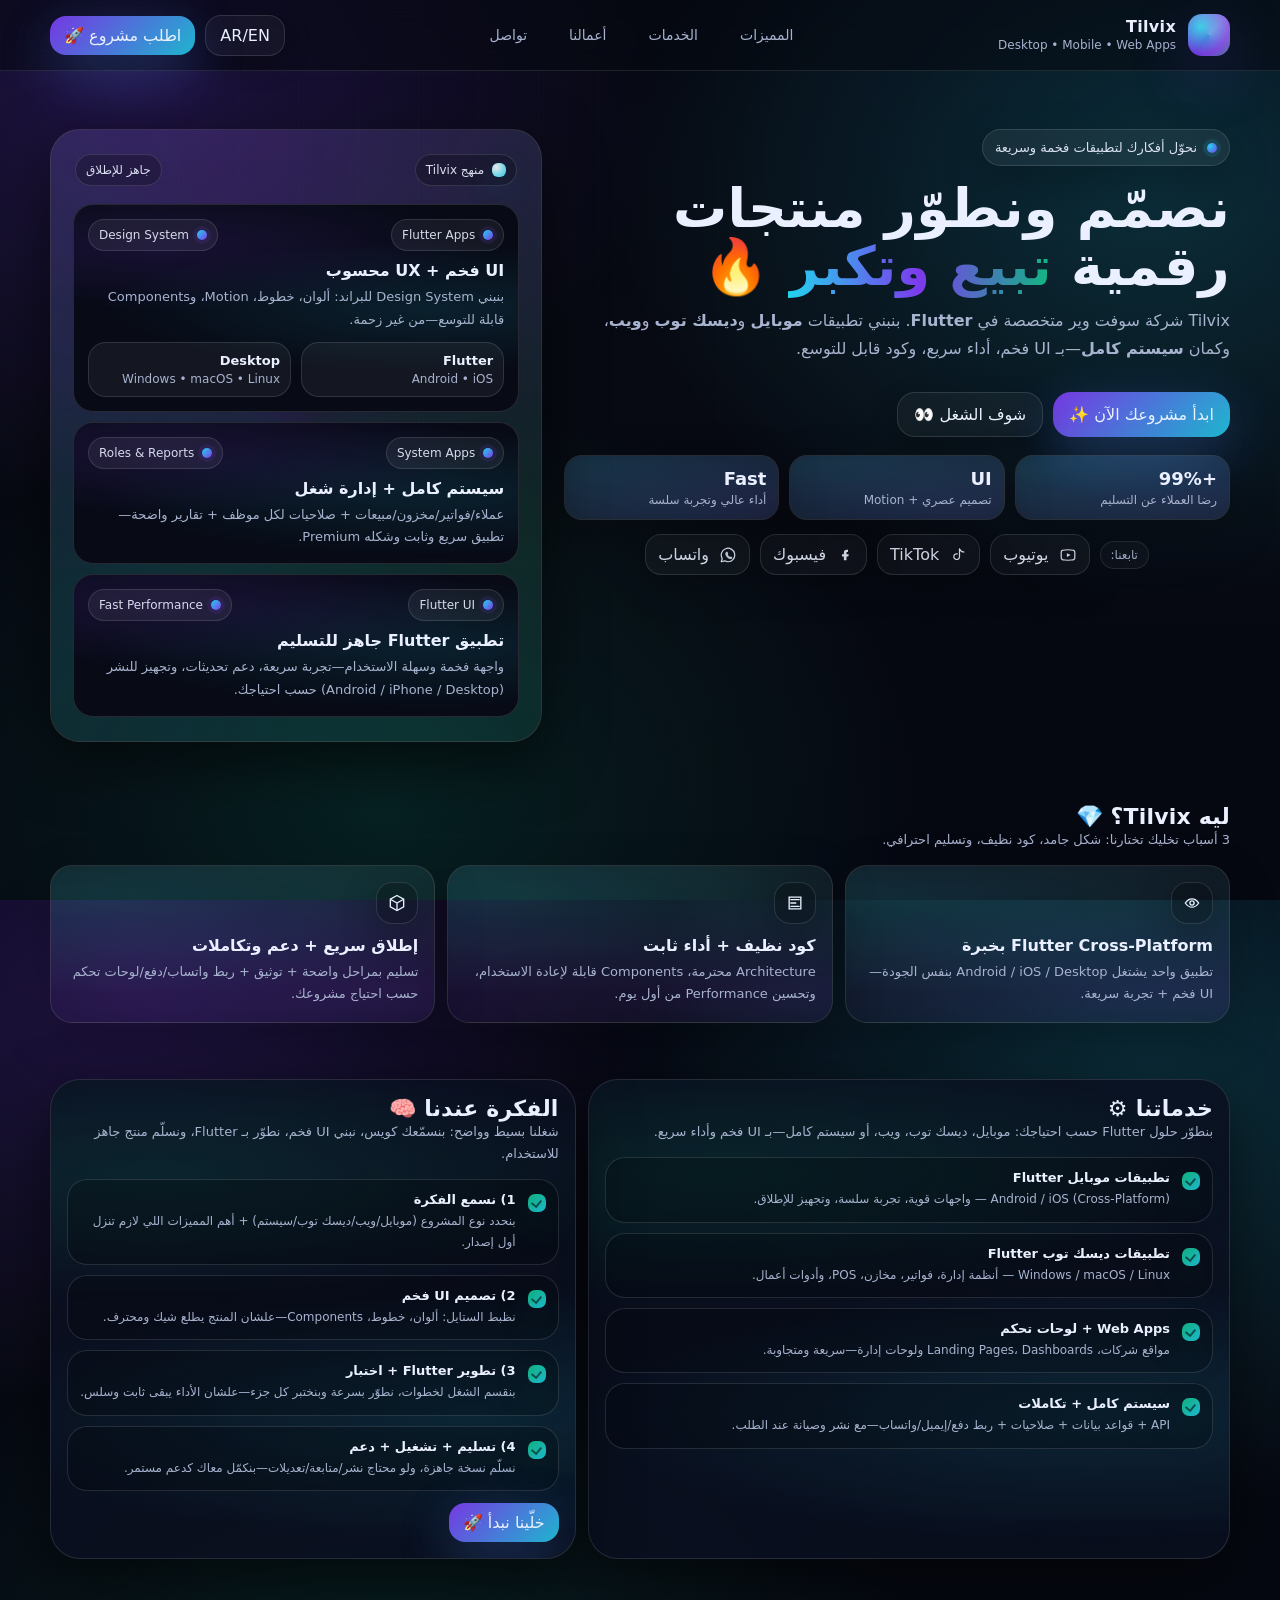
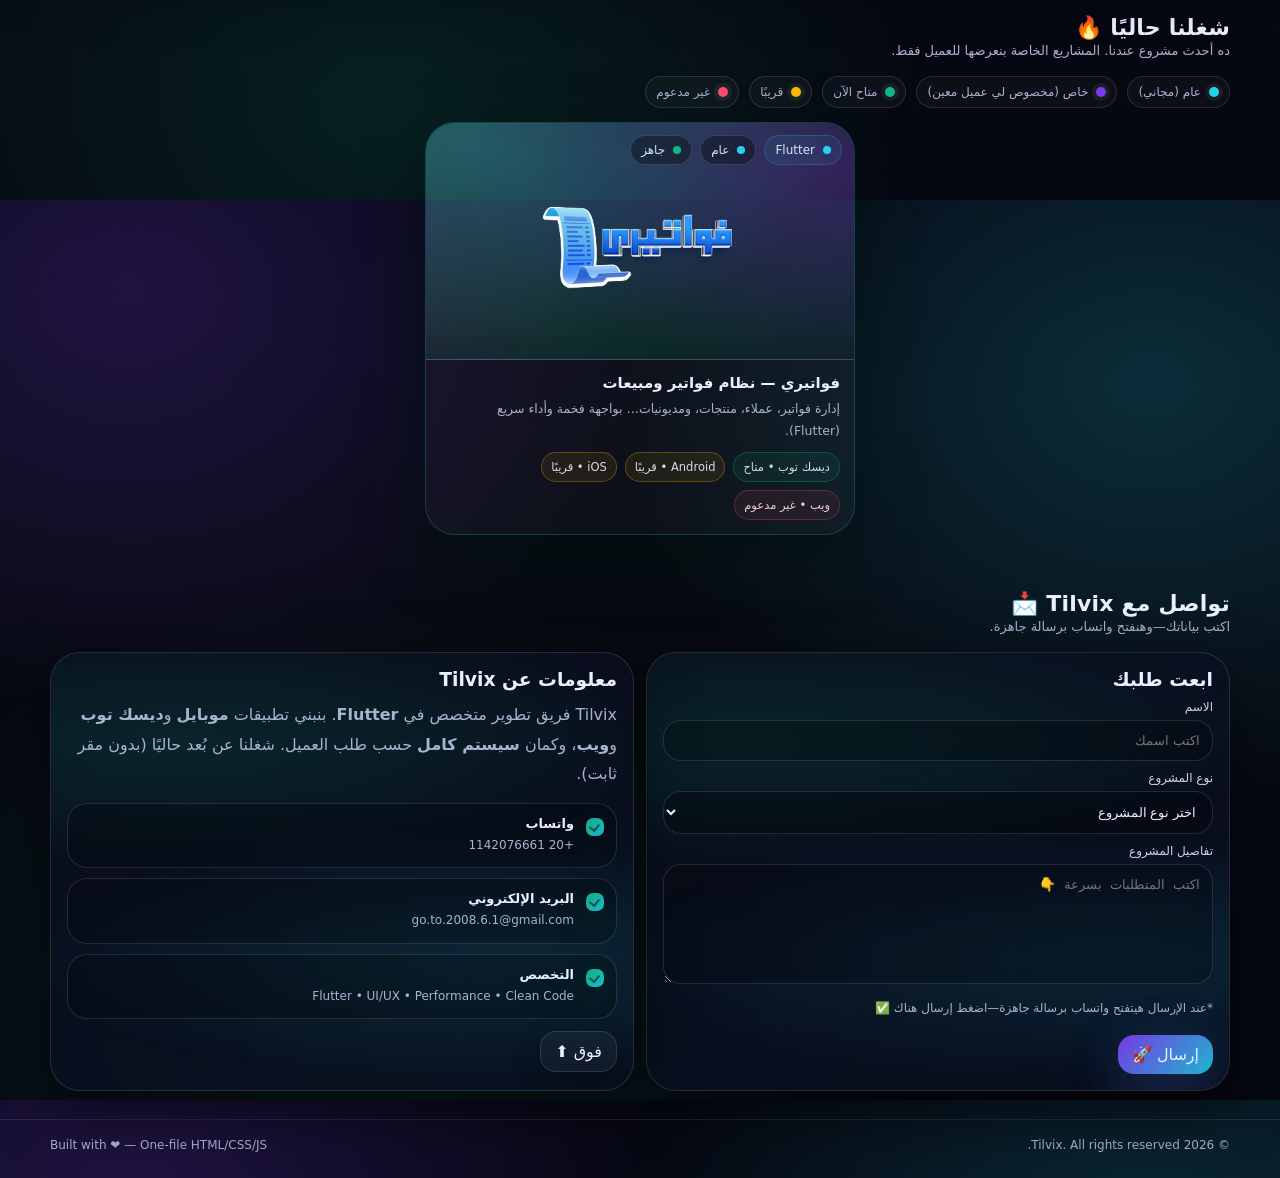
==== commit add54508: "EW" ====
--- a/index.html
+++ b/index.html
@@ -1,357 +1,657 @@
 <!DOCTYPE html>
 <html lang="ar" dir="rtl">
+
 <head>
-  <meta charset="UTF-8" />
-  <meta name="viewport" content="width=device-width, initial-scale=1.0" />
-  <meta name="theme-color" content="#08111f" />
-  <title>Tilvix | شركة برمجيات تبني مواقع وتطبيقات وأنظمة أعمال</title>
-  <meta name="description" content="Tilvix شركة تطوير برمجيات تبني مواقع وتطبيقات Flutter وأنظمة أعمال ولوحات تحكم بتركيز على الأداء وتجربة المستخدم." />
-  <meta name="robots" content="index,follow" />
-  <link rel="canonical" href="https://tilvix-website.vercel.app/" />
-  <link rel="icon" href="assets/images/favicon.ico" sizes="any" />
-  <link rel="apple-touch-icon" href="assets/images/favicon.ico" />
-  <meta property="og:title" content="Tilvix | شركة برمجيات تبني مواقع وتطبيقات وأنظمة أعمال" />
-  <meta property="og:description" content="Tilvix شركة تطوير برمجيات تبني مواقع وتطبيقات Flutter وأنظمة أعمال ولوحات تحكم بتركيز على الأداء وتجربة المستخدم." />
-  <meta property="og:type" content="website" />
-  <meta property="og:locale" content="ar_EG" />
-  <meta property="og:url" content="https://tilvix-website.vercel.app/" />
-  <meta property="og:image" content="https://tilvix-website.vercel.app/assets/images/og.jpeg" />
-  <meta name="twitter:card" content="summary_large_image" />
-  <meta name="twitter:title" content="Tilvix | شركة برمجيات تبني مواقع وتطبيقات وأنظمة أعمال" />
-  <meta name="twitter:description" content="Tilvix شركة تطوير برمجيات تبني مواقع وتطبيقات Flutter وأنظمة أعمال ولوحات تحكم بتركيز على الأداء وتجربة المستخدم." />
-  <meta name="twitter:image" content="https://tilvix-website.vercel.app/assets/images/og.jpeg" />
-  
-  <script type="application/ld+json">{"@context": "https://schema.org", "@type": "Organization", "name": "Tilvix", "url": "https://tilvix-website.vercel.app/", "logo": "https://tilvix-website.vercel.app/assets/images/logo-symbol.png", "description": "Tilvix شركة تطوير برمجيات تبني تطبيقات Flutter ومواقع وأنظمة أعمال ولوحات تحكم بتركيز على الجودة والأداء وتجربة المستخدم.", "email": "go.to.2008.6.1@gmail.com", "telephone": "+20 114 207 6661", "sameAs": ["https://www.youtube.com/@Tilvix", "https://www.tiktok.com/@tilvix_1?is_from_webapp=1&sender_device=pc", "https://www.facebook.com/profile.php?id=61586597154425"], "address": {"@type": "PostalAddress", "addressCountry": "EG"}, "areaServed": "EG"}</script>
-  <script type="application/ld+json">{"@context": "https://schema.org", "@type": "WebSite", "name": "Tilvix", "url": "https://tilvix-website.vercel.app/", "inLanguage": "ar"}</script>
-  
-  <link rel="stylesheet" href="styles.css" />
-  <script src="app.js" defer></script>
+    <meta charset="UTF-8" />
+    <meta name="viewport" content="width=device-width, initial-scale=1.0, viewport-fit=cover" />
+    <meta name="theme-color" content="#0b0f1a" />
+    <meta name="format-detection" content="telephone=no" />
+    <meta name="google-site-verification" content="bNsLZco4467Z3DTBL8NvOO-ttryusGrwUMRaCM1kIrc" />
+    <title>Tilvix — شركة سوفت وير</title>
+    <meta name="description"
+        content="Tilvix شركة سوفت وير متخصصة في تطوير مواقع وتطبيقات (Flutter / Web / Desktop) وأنظمة كاملة بجودة عالية." />
+    <meta name="robots" content="index,follow" />
+    <link rel="canonical" href="https://tilvix-website.vercel.app/" />
+    <meta name="keywords"
+        content="شركة برمجة, تطوير تطبيقات, Flutter, تصميم مواقع, برمجة مواقع, تطوير برامج ديسكتوب, أنظمة للشركات, برنامج فواتير" />
+
+    <!-- Google Search Console verification (اختياري) -->
+    <!-- <meta name="google-site-verification" content="PASTE_CODE_HERE" /> -->
+
+    <!-- Favicon -->
+    <link rel="icon" href="assets/images/Untitled-1.ico" sizes="any" />
+    <link rel="icon" type="image/png" sizes="32x32" href="/assets/images/Untitled-1.ico" />
+    <link rel="icon" type="image/png" sizes="16x16" href="/assets/images/Untitled-1.ico" />
+    <link rel="apple-touch-icon" sizes="180x180" href="/assets/images/Untitled-1.ico" />
+
+    <!-- Open Graph -->
+    <meta property="og:title" content="Tilvix — شركة سوفت وير" />
+    <meta property="og:description" content="نحوّل أفكارك لمواقع وتطبيقات قوية وسريعة بتجربة مستخدم فخمة." />
+    <meta property="og:type" content="website" />
+    <meta property="og:url" content="https://tilvix-website.vercel.app/" />
+    <meta property="og:site_name" content="Tilvix" />
+    <meta property="og:locale" content="ar_EG" />
+    <meta property="og:image" content="https://tilvix-website.vercel.app/og.jpeg" />
+
+    <!-- Twitter -->
+    <meta name="twitter:card" content="summary_large_image" />
+    <meta name="twitter:title" content="Tilvix — شركة سوفت وير" />
+    <meta name="twitter:description" content="نحوّل أفكارك لمواقع وتطبيقات قوية وسريعة." />
+    <meta name="twitter:image" content="https://tilvix-website.vercel.app/og.jpeg" />
+
+    <script async src="https://pagead2.googlesyndication.com/pagead/js/adsbygoogle.js?client=ca-pub-9110382891164149"
+        crossorigin="anonymous"></script>
+    <!-- Structured Data -->
+    <script type="application/ld+json">
+{
+  "@context": "https://schema.org",
+  "@type": "Organization",
+  "name": "Tilvix",
+  "url": "https://tilvix-website.vercel.app/",
+  "description": "Tilvix شركة سوفت وير متخصصة في Flutter وتطوير مواقع وبرامج Desktop وأنظمة للشركات.",
+  "sameAs": [
+    "https://www.youtube.com/@Tilvix",
+    "https://www.facebook.com/profile.php?id=61586597154425 proven"
+  ]
+}
+</script>
+
+    <script type="application/ld+json">
+{
+  "@context":"https://schema.org",
+  "@type":"WebSite",
+  "name":"Tilvix",
+  "alternateName":"Tilvix Software",
+  "url":"https://tilvix-website.vercel.app/"
+}
+</script>
+
+    <link rel="stylesheet" href="styles.css" />
+    <script src="app.js" defer></script>
 </head>
-<body>
-  <div class="site-bg" aria-hidden="true"></div>
-
-    <header class="site-header" id="top">
-      <div class="container header-shell">
-        <a class="brand" href="index.html" aria-label="Tilvix home">
-          <img src="assets/images/logo-symbol.png" alt="Tilvix logo" class="brand-logo" />
-          <div>
-            <strong>Tilvix</strong>
-            <span>Desktop • Mobile • Web • Systems</span>
-          </div>
-        </a>
-        <button class="menu-toggle" type="button" aria-expanded="false" aria-controls="siteNav">
-          <span></span><span></span><span></span>
-        </button>
-        <nav class="site-nav" id="siteNav" aria-label="التنقل الرئيسي">
-          <a href="index.html" class="active">الرئيسية</a><a href="about.html">من نحن</a><a href="services.html">الخدمات</a><a href="portfolio.html">أعمالنا</a><a href="faq.html">الأسئلة الشائعة</a><a href="contact.html">تواصل</a>
-          <a class="button button-primary nav-cta" href="contact.html">اطلب مشروعك</a>
-        </nav>
-      </div>
+
+
+<body oncontextmenu="return false;">
+    <div class="grid"></div>
+
+    <!-- NAV -->
+    <header class="nav">
+        <div class="container">
+            <div class="nav-inner">
+                <a class="brand" href="#top" aria-label="Tilvix Home">
+                    <div class="logo" aria-hidden="true"></div>
+                    <div>
+                        <h1>Tilvix</h1>
+                        <small>Desktop • Mobile • Web Apps</small>
+                    </div>
+                </a>
+
+                <nav class="nav-links" aria-label="Primary">
+                    <a href="#features">المميزات</a>
+                    <a href="#services">الخدمات</a>
+                    <a href="#work">أعمالنا</a>
+                    <a href="#contact">تواصل</a>
+                </nav>
+
+                <div class="nav-actions">
+                    <button class="btn" id="toggleDir" title="تبديل عربي/English">AR/EN</button>
+                    <a class="btn primary" href="#contact">اطلب مشروع 🚀</a>
+                    <button class="hamburger" id="hamb" aria-label="Open menu">
+                        <div class="ham" aria-hidden="true">
+                            <span></span><span></span><span></span>
+                        </div>
+                    </button>
+                </div>
+            </div>
+
+            <div class="mobile" id="mobileMenu" hidden>
+                <div class="row">
+                    <a href="#features">المميزات</a>
+                    <a href="#services">الخدمات</a>
+                    <a href="#work">أعمالنا</a>
+                    <a href="#contact">تواصل</a>
+                </div>
+            </div>
+        </div>
     </header>
-    
-<main>
-  <section class="hero-section section-xl">
-    <div class="container hero-grid">
-      <div class="hero-copy reveal">
-        <span class="eyebrow">استوديو برمجيات عربي — يسلّم شغل محترم بلا تهريج</span>
-        <h1>نبني مواقع وتطبيقات وأنظمة <span>تبدو فخمة</span> وتعمل بسرعة وتكبر معك.</h1>
-        <p class="lead">
-          Tilvix ليست مجرد صفحة تعريف لطيفة وخلاص. نحن فريق تطوير يركز على بناء حلول فعلية: مواقع شركات، تطبيقات Flutter، لوحات تحكم، أنظمة فواتير ومبيعات، وأدوات تشغيل تساعد النشاط اليومي بدل ما تتحول لصداع رقمي فاخر.
-        </p>
-        <div class="hero-actions">
-          <a class="button button-primary" href="contact.html">ابدأ مشروعك الآن</a>
-          <a class="button button-secondary" href="portfolio.html">شاهد الأعمال</a>
-        </div>
-        <div class="stat-grid">
-          <article class="stat-card glass-card">
-            <strong>Cross‑Platform</strong>
-            <span>Flutter لتطبيقات Android وiPhone وDesktop من قاعدة كود مدروسة.</span>
-          </article>
-          <article class="stat-card glass-card">
-            <strong>Systems That Work</strong>
-            <span>أنظمة أعمال بواجهات سهلة، صلاحيات، تقارير، وإيقاع تشغيل واضح.</span>
-          </article>
-          <article class="stat-card glass-card">
-            <strong>Design with Brains</strong>
-            <span>شكل قوي، لكن ليس على حساب الأداء أو وضوح الاستخدام.</span>
-          </article>
-        </div>
-      </div>
-      <div class="hero-visual reveal">
-        <div class="floating-shell glass-card">
-          <div class="floating-top">
-            <span></span><span></span><span></span>
-          </div>
-          <div class="floating-core">
-            <img src="assets/images/logo-symbol.png" alt="Tilvix logo" class="hero-logo" />
-            <div class="floating-copy">
-              <h2>منتجات رقمية جاهزة للنمو</h2>
-              <p>
-                من صفحة هبوط تبيع الخدمة، إلى نظام مكتبي يدير الفواتير والمخزون، إلى تطبيق جوال سريع لا يتصرف كأنه محمّل بالطوب.
-              </p>
-            </div>
-          </div>
-          <div class="floating-metrics">
-            <div>
-              <b>Mobile</b>
-              <span>Flutter / Native integrations</span>
-            </div>
-            <div>
-              <b>Web</b>
-              <span>Fast landing pages & dashboards</span>
-            </div>
-            <div>
-              <b>Desktop</b>
-              <span>Business tools that feel premium</span>
-            </div>
-          </div>
-        </div>
-      </div>
+
+    <!-- HERO -->
+    <main id="top" class="hero">
+        <div class="container">
+            <div class="hero-grid">
+                <div class="hero-left">
+                    <div class="badge">
+                        <span class="dot"></span>
+                        <span id="badgeText">نحوّل أفكارك لتطبيقات فخمة وسريعة</span>
+                    </div>
+
+                    <h2 class="title">
+                        نصمّم ونطوّر منتجات رقمية <span class="grad">تبيع وتكبر</span> 🔥
+                    </h2>
+
+                    <p class="subtitle" id="heroSub">
+                        Tilvix شركة سوفت وير بتبني تطبيقات <b>سطح مكتب</b> و<b>موبايل</b> و<b>مواقع</b> بجودة عالية:
+                        أداء سريع، UI فخم، وكود نظيف قابل للتوسع.
+                    </p>
+
+                    <div class="hero-actions">
+                        <a class="btn primary" href="#contact">ابدأ مشروعك الآن ✨</a>
+                        <a class="btn secondary" href="#work">شوف الشغل 👀</a>
+                    </div>
+
+                    <div class="stats" aria-label="Stats">
+                        <div class="stat">
+                            <b id="s1">+99%</b>
+                            <span id="s1t">رضا العملاء عن التسليم</span>
+                        </div>
+                        <div class="stat">
+                            <b id="s2">UI</b>
+                            <span id="s2t">تصميم عصري + Motion</span>
+                        </div>
+                        <div class="stat">
+                            <b id="s3">Fast</b>
+                            <span id="s3t">أداء عالي وتجربة سلسة</span>
+                        </div>
+                    </div>
+
+                    <!-- socials -->
+                    <div class="socials" aria-label="Tilvix social links">
+                        <span class="social-label" id="followLabel">تابعنا:</span>
+
+                        <a class="social-btn" href="https://www.youtube.com/@Tilvix" target="_blank" rel="noopener"
+                            aria-label="YouTube" title="YouTube">
+                            <svg viewBox="0 0 24 24" fill="none" aria-hidden="true">
+                                <path
+                                    d="M21 7.7a3 3 0 0 0-2.1-2.1C17 5 12 5 12 5s-5 0-6.9.6A3 3 0 0 0 3 7.7 31 31 0 0 0 3 12a31 31 0 0 0 .1 4.3 3 3 0 0 0 2.1 2.1C7 19 12 19 12 19s5 0 6.9-.6A3 3 0 0 0 21 16.3c.1-1.4.1-2.9.1-4.3s0-2.9-.1-4.3Z"
+                                    stroke="currentColor" stroke-width="1.6" />
+                                <path d="M10.5 9.5v5l5-2.5-5-2.5Z" fill="currentColor" />
+                            </svg>
+                            <span>يوتيوب</span>
+                        </a>
+
+                        <a class="social-btn" href="https://www.tiktok.com/@tilvix_1?is_from_webapp=1&sender_device=pc"
+                            target="_blank" rel="noopener" aria-label="TikTok" title="TikTok">
+                            <svg viewBox="0 0 24 24" fill="none" aria-hidden="true">
+                                <path d="M14 4v10.2a3.8 3.8 0 1 1-3-3.7" stroke="currentColor" stroke-width="1.6"
+                                    stroke-linecap="round" />
+                                <path d="M14 4c1.1 2.5 3 4 6 4" stroke="currentColor" stroke-width="1.6"
+                                    stroke-linecap="round" />
+                            </svg>
+                            <span>TikTok</span>
+                        </a>
+
+                        <a class="social-btn" href="https://www.facebook.com/profile.php?id=61586597154425"
+                            target="_blank" rel="noopener" aria-label="Facebook" title="Facebook">
+                            <svg viewBox="0 0 24 24" fill="none" aria-hidden="true">
+                                <path
+                                    d="M14 8h2V5h-2c-2 0-3.5 1.2-3.5 3.6V11H8v3h2.5v5H14v-5h2.4l.6-3H14V8.8c0-.6.2-.8 0-.8Z"
+                                    fill="currentColor" />
+                            </svg>
+                            <span>فيسبوك</span>
+                        </a>
+
+                        <a class="social-btn" id="waLink" href="#" target="_blank" rel="noopener" aria-label="WhatsApp"
+                            title="WhatsApp">
+                            <svg viewBox="0 0 24 24" fill="none" aria-hidden="true">
+                                <path d="M12 21a9 9 0 1 0-7.7-4.3L3 21l4.5-1.2A9 9 0 0 0 12 21Z" stroke="currentColor"
+                                    stroke-width="1.6" stroke-linejoin="round" />
+                                <path
+                                    d="M9.2 8.8c.4-1 1-1 1.3-1h.3c.2 0 .5 0 .7.5l.7 1.6c.1.3.1.6 0 .8l-.3.4c-.1.2-.3.3-.1.7.2.4.9 1.6 2 2.2.9.6 1.2.5 1.5.4l.6-.3c.2-.1.5-.1.7.1l1.2 1.4c.2.2.2.5-.1.8-.3.3-1.2 1.1-2.4 1-1.2-.1-2.7-.7-4.2-2.1-1.5-1.4-2.4-3.1-2.6-4.3-.2-1.2.4-2.3.7-2.8Z"
+                                    fill="currentColor" opacity=".9" />
+                            </svg>
+                            <span>واتساب</span>
+                        </a>
+                    </div>
+                </div>
+
+                <aside class="device" aria-label="Tilvix preview">
+                    <div class="device-inner">
+                        <div class="device-top">
+                            <div class="pill"><span class="spark"></span><span id="pillText">منهج Tilvix</span></div>
+                            <div class="pill" id="pillRight">جاهز للإطلاق</div>
+                        </div>
+
+                        <div class="cards">
+                            <div class="card">
+                                <div class="row">
+                                    <div class="chip"><i></i><span id="chip1">Flutter Apps</span></div>
+                                    <div class="chip"><i></i><span id="chip2">Design System</span></div>
+                                </div>
+
+                                <h3 id="c1h">UI فخم + UX محسوب</h3>
+                                <p id="c1p">
+                                    بنبني Design System للبراند: ألوان، خطوط، Motion، وComponents قابلة للتوسع—من غير
+                                    زحمة.
+                                </p>
+
+                                <div class="mini">
+                                    <div>
+                                        <b id="m1b">Flutter</b>
+                                        <span id="m1s">Android • iOS</span>
+                                    </div>
+                                    <div>
+                                        <b id="m2b">Desktop</b>
+                                        <span id="m2s">Windows • macOS • Linux</span>
+                                    </div>
+                                </div>
+                            </div>
+
+                            <div class="card">
+                                <div class="row">
+                                    <div class="chip"><i></i><span id="chip3">سيستم كامل</span></div>
+                                    <div class="chip"><i></i><span id="chip4">صلاحيات + تقارير</span></div>
+                                </div>
+
+                                <h3 id="c2h">إدارة + حسابات + تقارير</h3>
+                                <p id="c2p">
+                                    تطبيق إدارة يظبط لك الشغل: عملاء/فواتير/مخزون/مبيعات + صلاحيات لكل موظف + تقارير
+                                    واضحة—بسرعة وثبات.
+                                </p>
+                            </div>
+
+                            <div class="card">
+                                <div class="row">
+                                    <div class="chip"><i></i><span id="chip5">جاهز للنشر</span></div>
+                                    <div class="chip"><i></i><span id="chip6">تجربة سريعة</span></div>
+                                </div>
+
+                                <h3 id="c3h">تطبيق بواجهة فخمة وعملي</h3>
+                                <p id="c3p">
+                                    بنسلّم تطبيق Flutter شكله Premium وسهل الاستخدام—مع دعم تحديثات، إشعارات (لو محتاج)،
+                                    ونسخة مستقرة
+                                    للعميل.
+                                </p>
+                            </div>
+
+                        </div>
+                    </div>
+                </aside>
+
+            </div>
+        </div>
+    </main>
+
+    <!-- FEATURES -->
+    <section id="features">
+        <div class="container">
+            <div class="section-title">
+                <div>
+                    <h2 id="ft">ليه Tilvix؟ 💎</h2>
+                    <p id="fp">3 أسباب تخليك تختارنا: شكل جامد، كود نظيف، وتسليم احترافي.</p>
+                </div>
+            </div>
+
+            <div class="features">
+                <article class="feature">
+                    <div class="icon" aria-hidden="true">
+                        <svg viewBox="0 0 24 24" fill="none">
+                            <path d="M4 12c2-3 4-5 8-5s6 2 8 5c-2 3-4 5-8 5s-6-2-8-5Z" stroke="currentColor"
+                                stroke-width="1.6" />
+                            <path d="M12 9.5a2.5 2.5 0 1 0 0 5 2.5 2.5 0 0 0 0-5Z" stroke="currentColor"
+                                stroke-width="1.6" />
+                        </svg>
+                    </div>
+                    <h3 id="f1h">Flutter Cross-Platform بخبرة</h3>
+                    <p id="f1p">تطبيق واحد يشتغل Android / iOS / Desktop بنفس الجودة—UI فخم + تجربة سريعة.</p>
+                </article>
+
+                <article class="feature">
+                    <div class="icon" aria-hidden="true">
+                        <svg viewBox="0 0 24 24" fill="none">
+                            <path d="M7 8h10M7 12h6M7 16h10" stroke="currentColor" stroke-width="1.6"
+                                stroke-linecap="round" />
+                            <path d="M5 5h14v14H5V5Z" stroke="currentColor" stroke-width="1.6" />
+                        </svg>
+                    </div>
+                    <h3 id="f2h">كود نظيف + أداء ثابت</h3>
+                    <p id="f2p">Architecture محترمة، Components قابلة لإعادة الاستخدام، وتحسين Performance من أول يوم.
+                    </p>
+                </article>
+
+                <article class="feature">
+                    <div class="icon" aria-hidden="true">
+                        <svg viewBox="0 0 24 24" fill="none">
+                            <path d="M12 3l8 4.5v9L12 21l-8-4.5v-9L12 3Z" stroke="currentColor" stroke-width="1.6" />
+                            <path d="M12 12l8-4.5M12 12L4 7.5M12 12v9" stroke="currentColor" stroke-width="1.6" />
+                        </svg>
+                    </div>
+                    <h3 id="f3h">إطلاق سريع + دعم وتكاملات</h3>
+                    <p id="f3p">تسليم بمراحل واضحة + توثيق + ربط واتساب/دفع/لوحات تحكم حسب احتياج مشروعك.</p>
+                </article>
+            </div>
+        </div>
+    </section>
+
+    <!-- SERVICES -->
+    <section id="services">
+        <div class="container">
+            <div class="services">
+                <div class="panel">
+                    <div class="section-title">
+                        <div>
+                            <h2 id="st">خدماتنا ⚙️</h2>
+                            <p id="sp">من الفكرة لحد الإطلاق: تصميم، تطوير، نشر، وصيانة.</p>
+                        </div>
+                    </div>
+
+                    <div class="bullets">
+                        <div class="bullet">
+                            <div class="check"></div>
+                            <div>
+                                <b id="b1t">تطبيقات موبايل</b>
+                                <span id="b1d">Flutter / Native — iOS & Android، مع تجربة سلسة وسرعة عالية.</span>
+                            </div>
+                        </div>
+
+                        <div class="bullet">
+                            <div class="check"></div>
+                            <div>
+                                <b id="b2t">تطبيقات سطح مكتب</b>
+                                <span id="b2d">Windows / macOS / Linux — أنظمة إدارة، POS، مخازن، وBusiness
+                                    Tools.</span>
+                            </div>
+                        </div>
+
+                        <div class="bullet">
+                            <div class="check"></div>
+                            <div>
+                                <b id="b3t">مواقع وWeb Apps</b>
+                                <span id="b3d">Landing، مواقع شركات، Dashboards، أنظمة حجز/مبيعات—مع SEO وأداء
+                                    ممتاز.</span>
+                            </div>
+                        </div>
+
+                        <div class="bullet">
+                            <div class="check"></div>
+                            <div>
+                                <b id="b4t">Backend & API</b>
+                                <span id="b4d">REST/GraphQL، قواعد بيانات، صلاحيات، إشعارات، وIntegration للدفع
+                                    والرسائل.</span>
+                            </div>
+                        </div>
+                    </div>
+                </div>
+
+                <div class="panel">
+                    <div class="section-title">
+                        <div>
+                            <h2 id="pt">العملية عندنا 🧠</h2>
+                            <p id="pp">نظام شغل “بروفشنال” يخلي كل حاجة واضحة.</p>
+                        </div>
+                    </div>
+
+                    <div class="bullets">
+                        <div class="bullet">
+                            <div class="check"></div>
+                            <div>
+                                <b id="p1t">1) فهم الفكرة</b>
+                                <span id="p1d">نجمع المتطلبات ونحدد الهدف والمستخدمين.</span>
+                            </div>
+                        </div>
+                        <div class="bullet">
+                            <div class="check"></div>
+                            <div>
+                                <b id="p2t">2) UI/UX</b>
+                                <span id="p2d">Wireframe + Design System + Prototype.</span>
+                            </div>
+                        </div>
+                        <div class="bullet">
+                            <div class="check"></div>
+                            <div>
+                                <b id="p3t">3) تطوير + اختبار</b>
+                                <span id="p3d">Sprint شغال، وبناء مميزات خطوة خطوة.</span>
+                            </div>
+                        </div>
+                        <div class="bullet">
+                            <div class="check"></div>
+                            <div>
+                                <b id="p4t">4) إطلاق</b>
+                                <span id="p4d">نشر على السيرفر/الستور + Monitoring + دعم.</span>
+                            </div>
+                        </div>
+                    </div>
+
+                    <div style="margin-top:12px; display:flex; gap:10px; flex-wrap:wrap;">
+                        <a class="btn primary" href="#contact" id="cta2">خلّينا نبدأ 🚀</a>
+                    </div>
+                </div>
+            </div>
+        </div>
+    </section>
+
+    <!-- WORK -->
+    <section id="work">
+        <div class="container">
+            <div class="section-title">
+                <div>
+                    <h2 id="wt">شغلنا حاليًا 🔥</h2>
+                    <p id="wp">ده أحدث مشروع عندنا. المشاريع الخاصة بنعرضها للعميل فقط.</p>
+                </div>
+            </div>
+
+            <div class="legend" aria-label="Legend">
+                <div class="item"><span class="sw sw-public"></span><span id="lgPublic">عام (مجاني)</span></div>
+                <div class="item"><span class="sw sw-private"></span><span id="lgPrivate">خاص (مخصوص لي عميل
+                        معين)</span></div>
+                <div class="item"><span class="sw sw-done"></span><span id="lgLive">متاح الآن</span></div>
+                <div class="item"><span class="sw sw-progress"></span><span id="lgSoon">قريبًا</span></div>
+                <div class="item"><span class="sw sw-off"></span><span id="lgOff">غير مدعوم</span></div>
+            </div>
+
+            <div class="portfolio">
+
+                <article class="project" data-project="my_bills" data-vis="public" data-stage="done">
+
+                    <div class="proj-badges">
+                        <span class="pbadge pbadge--tech" id="techBadgeWrap"><i></i><span
+                                id="techBadge">Flutter</span></span>
+                        <span class="pbadge pbadge--public" id="visBadgeWrap"><i></i><span
+                                id="visBadge">عام</span></span>
+                        <span class="pbadge pbadge--done" id="stageBadgeWrap"><i></i><span
+                                id="stageBadge">جاهز</span></span>
+                    </div>
+
+                    <div class="cover">
+                        <img class="cover-img" src="assets/project/my_bills/images/fwatery-cover.png" alt="فواتيري" />
+                    </div>
+
+                    <div class="body">
+                        <h4 id="w1h">فواتيري — نظام فواتير ومبيعات</h4>
+                        <p id="w1p">إدارة فواتير، عملاء، منتجات، ومديونيات… بواجهة فخمة وأداء سريع (Flutter).</p>
+
+                        <div class="tags">
+                            <span class="tag tag--live" id="tgDesktop">ديسك توب • متاح</span>
+                            <span class="tag tag--soon" id="tgAndroid">Android • قريبًا</span>
+                            <span class="tag tag--soon" id="tgIos">iOS • قريبًا</span>
+                            <span class="tag tag--off" id="tgWeb">ويب • غير مدعوم</span>
+                        </div>
+                    </div>
+                </article>
+                <article class="project" hidden>
+                    <div class="cover"></div>
+                    <div class="body">
+                        <h4 id="w2h">—</h4>
+                        <p id="w2p">—</p>
+                    </div>
+                </article>
+
+                <article class="project" hidden>
+                    <div class="cover"></div>
+                    <div class="body">
+                        <h4 id="w3h">—</h4>
+                        <p id="w3p">—</p>
+                    </div>
+                </article>
+            </div>
+        </div>
+    </section>
+
+    <!-- CONTACT -->
+    <section id="contact">
+        <div class="container">
+            <div class="section-title">
+                <div>
+                    <h2 id="ct">تواصل مع Tilvix 📩</h2>
+                    <p id="cp">اكتب بياناتك—وهنفتح واتساب برسالة جاهزة.</p>
+                </div>
+            </div>
+
+            <div class="contact">
+                <div class="panel">
+                    <h3 style="margin:0 0 10px" id="cfh">ابعت طلبك</h3>
+
+                    <form class="form" id="contactForm">
+                        <div>
+                            <label for="name" id="ln">الاسم</label>
+                            <input id="name" name="name" placeholder="اكتب اسمك" required />
+                        </div>
+
+                        <div>
+                            <label for="projectType" id="lType">نوع المشروع</label>
+                            <select id="projectType" name="projectType" required>
+                                <option id="typeOpt0" value="" disabled selected>اختر نوع المشروع</option>
+                                <option id="typeOpt1" value="mobile">موبايل</option>
+                                <option id="typeOpt2" value="web">موقع ويب</option>
+                                <option id="typeOpt3" value="desktop">تطبيق ديسك توب</option>
+                                <option id="typeOpt4" value="system">سيستيم كامل</option>
+                            </select>
+                        </div>
+
+                        <div id="mobileBox" hidden>
+                            <label for="mobilePlatform" id="lMobile">نظام الموبايل</label>
+                            <select id="mobilePlatform" name="mobilePlatform">
+                                <option id="mOpt0" value="" disabled selected>اختر النظام</option>
+                                <option id="mOpt1" value="android">Android</option>
+                                <option id="mOpt2" value="iphone">iPhone</option>
+                                <option id="mOpt3" value="both">Android + iPhone</option>
+                            </select>
+                        </div>
+
+                        <div>
+                            <label for="message" id="lm">تفاصيل المشروع</label>
+                            <textarea id="message" name="message" placeholder="اكتب المتطلبات بسرعة 👇"
+                                required></textarea>
+                        </div>
+
+                        <p class="hint" id="hint">
+                            *عند الإرسال هيتفتح واتساب برسالة جاهزة—اضغط إرسال هناك ✅
+                        </p>
+
+                        <div style="display:flex; gap:10px; flex-wrap:wrap; margin-top:6px;">
+                            <button type="submit" class="btn primary" id="sendBtn">إرسال 🚀</button>
+                        </div>
+                    </form>
+                </div>
+
+                <div class="panel">
+                    <h3 style="margin:0 0 10px" id="cinfo">معلومات عن Tilvix</h3>
+
+                    <p style="margin:0; color:var(--muted); line-height:1.85" id="cdesc">
+                        Tilvix فريق تطوير متخصص في <b>Flutter</b>.
+                        بنبني تطبيقات <b>موبايل</b> و<b>ديسك توب</b> و<b>ويب</b>، وكمان <b>سيستم كامل</b> حسب طلب
+                        العميل.
+                        شغلنا عن بُعد حاليًا (بدون مقر ثابت).
+                    </p>
+
+                    <div class="bullets" style="margin-top:14px">
+                        <div class="bullet">
+                            <div class="check"></div>
+                            <div>
+                                <b id="ci1">واتساب</b>
+                                <span id="ci1v">+20 1142076661</span>
+                            </div>
+                        </div>
+
+                        <div class="bullet">
+                            <div class="check"></div>
+                            <div>
+                                <b id="ci2">البريد الإلكتروني</b>
+                                <span id="ci2v">go.to.2008.6.1@gmail.com</span>
+                            </div>
+                        </div>
+
+                        <div class="bullet">
+                            <div class="check"></div>
+                            <div>
+                                <b id="ci3">التخصص</b>
+                                <span id="ci3v">Flutter • UI/UX • Performance • Clean Code</span>
+                            </div>
+                        </div>
+                    </div>
+
+                    <div style="margin-top:12px; display:flex; gap:10px; flex-wrap:wrap;">
+                        <button class="btn" id="scrollTop">فوق ⬆️</button>
+                    </div>
+                </div>
+
+            </div>
+        </div>
+    </section>
+
+    <footer>
+        <div class="container">
+            <div class="foot">
+                <div>© <span id="year"></span> Tilvix. All rights reserved.</div>
+                <div>Built with ❤️ — One-file HTML/CSS/JS</div>
+            </div>
+        </div>
+    </footer>
+
+    <div class="toast" id="toast" role="status" aria-live="polite">
+        <div class="t-dot"></div>
+        <div class="txt" id="toastText">تم ✅</div>
+        <button class="x" id="toastClose" aria-label="Close">✕</button>
     </div>
-  </section>
-
-  <section class="section">
-    <div class="container section-heading reveal">
-      <span class="eyebrow">ماذا نقدم؟</span>
-      <h2>حلول متكاملة بدل شغل نصف مطبوخ</h2>
-      <p>
-        نشتغل على المنتج كمنظومة كاملة: فهم المشكلة، تصميم التجربة، كتابة الكود، تجهيز البنية، والربط مع الأدوات الخارجية مثل واتساب والبريد وأنظمة الدفع ولوحات الإدارة.
-      </p>
+
+    <div class="tmodal" id="tmodal" hidden>
+        <div class="tmodal-backdrop" data-close></div>
+
+        <div class="tmodal-card" role="dialog" aria-modal="true" aria-label="Project details">
+            <div class="tmodal-head">
+                <div>
+                    <h3 class="tmodal-title" id="tmodalTitle">—</h3>
+                    <p class="tmodal-sub" id="tmodalMeta">—</p>
+                    <div class="tmodal-tabs" id="tmodalTabs" role="tablist" aria-label="Platforms"></div>
+
+                </div>
+
+                <button class="btn" type="button" data-close aria-label="Close">✕</button>
+            </div>
+
+            <div class="tmodal-body">
+                <!-- Media -->
+                <div class="tmodal-media">
+                    <div class="tvideo" id="tvideoWrap" hidden>
+                    
+                    </div>
+                    
+                    <div class="tgallery" id="tgalleryWrap" hidden>
+                        <div class="tmainimg">
+                            <img id="tmainImg" alt="Project screenshot" />
+                        </div>
+                        <div class="tthumbs" id="tthumbs"></div>
+                    </div>
+                </div>
+
+                <!-- Info -->
+                <div class="tmodal-info">
+                    <p class="tmodal-desc" id="tmodalDesc">—</p>
+
+                    <div class="tlinks-title" id="tlinksTitle">روابط التحميل</div>
+                    <div class="tmodal-links" id="tmodalLinks"></div>
+
+                    <div class="tlinks-title" id="textraTitle" style="margin-top:12px;">روابط إضافية</div>
+                    <div class="textra-links" id="textraLinks"></div>
+                </div>
+            </div>
+        </div>
     </div>
-    <div class="container cards-grid cards-grid-3">
-      <article class="feature-card reveal">
-        <div class="icon-chip">01</div>
-        <h3>تطبيقات Flutter</h3>
-        <p>
-          نبني تطبيقات موبايل وديسكتوب بواجهات واضحة وحركة سلسة وهيكل برمجي يسهّل التوسع لاحقًا بدل تحويل المشروع إلى متحف bugs متحرك.
-        </p>
-        <a href="services.html#mobile-desktop">اعرف المزيد</a>
-      </article>
-      <article class="feature-card reveal">
-        <div class="icon-chip">02</div>
-        <h3>مواقع وشاشات ويب</h3>
-        <p>
-          مواقع تعريفية، صفحات هبوط، لوحات تحكم، ونظم ويب خفيفة وسريعة مع تحسين أساسي لمحركات البحث وهيكلة محتوى مفهومة للبشر والروبوتات معًا.
-        </p>
-        <a href="services.html#web-solutions">اعرف المزيد</a>
-      </article>
-      <article class="feature-card reveal">
-        <div class="icon-chip">03</div>
-        <h3>أنظمة أعمال</h3>
-        <p>
-          فواتير، عملاء، مخزون، مبيعات، صلاحيات وتقارير. النظام الجيد ليس لوحة أزرار كثيرة، بل أداة تقلل الخطأ وتسرّع الشغل اليومي.
-        </p>
-        <a href="services.html#business-systems">اعرف المزيد</a>
-      </article>
-    </div>
-  </section>
-
-  <section class="section accent-section">
-    <div class="container split-grid">
-      <div class="reveal">
-        <span class="eyebrow">كيف نفكر؟</span>
-        <h2>المنتج الناجح عندنا = وظيفة واضحة + شكل راقٍ + أداء محترم</h2>
-        <p>
-          كثير من المواقع تبدو جذابة لدقيقتين ثم تنهار عند الاستخدام الحقيقي. نحن نفضّل التوازن: واجهة فيها حضور بصري، لكن مع بنية معلومات واضحة، تحميل سريع، ومحتوى يُفهم بسهولة. هذا مهم للمستخدم، ومهم أيضًا لمحركات البحث ومراجعات الإعلانات.
-        </p>
-        <ul class="bullet-list">
-          <li>نرتب المحتوى قبل المؤثرات. الزينة بدون مضمون مجرد مكياج للـ HTML المسكين.</li>
-          <li>نقسم المشروع إلى مراحل واضحة قابلة للمراجعة والتسليم.</li>
-          <li>نبني مكونات قابلة لإعادة الاستخدام لتقليل الفوضى عند التطوير لاحقًا.</li>
-          <li>نحترم السرعة والاستجابة على الموبايل لأن الناس ليست في سباق مع شاشة التحميل.</li>
-        </ul>
-      </div>
-      <div class="timeline-card glass-card reveal">
-        <div class="timeline-item">
-          <span>1</span>
-          <div>
-            <h3>اكتشاف الاحتياج</h3>
-            <p>نحدد نوع المشروع، الوظائف الأساسية، الجمهور، وما الذي يجب إطلاقه أولًا.</p>
-          </div>
-        </div>
-        <div class="timeline-item">
-          <span>2</span>
-          <div>
-            <h3>تصميم وهيكلة</h3>
-            <p>نرسم تدفق الاستخدام ونثبت لغة بصرية وهوية واجهة متسقة.</p>
-          </div>
-        </div>
-        <div class="timeline-item">
-          <span>3</span>
-          <div>
-            <h3>تطوير واختبار</h3>
-            <p>نكتب الكود، نراجع الأداء، ونتأكد أن الشاشات لا تتصرف كأنها في أزمة وجودية.</p>
-          </div>
-        </div>
-        <div class="timeline-item">
-          <span>4</span>
-          <div>
-            <h3>إطلاق وتحسين</h3>
-            <p>نسلم، نوثق، ونقترح خطوات التطوير التالية بدل ترك المشروع يتيه في البرية.</p>
-          </div>
-        </div>
-      </div>
-    </div>
-  </section>
-
-  <section class="section">
-    <div class="container section-heading reveal">
-      <span class="eyebrow">خدماتنا الأساسية</span>
-      <h2>من صفحة شركة محترمة إلى نظام تشغيل كامل للنشاط</h2>
-      <p>
-        هذه نظرة عملية على نوع المشاريع التي نبنيها أكثر من مجرد كلمات تسويقية طائرة في الهواء.
-      </p>
-    </div>
-    <div class="container service-panels">
-      <article class="service-panel reveal" id="landing-pages">
-        <h3>مواقع شركات وصفحات هبوط</h3>
-        <p>
-          مناسب للأنشطة التي تريد حضورًا رقميًا قويًا: صفحة رئيسية مفهومة، صفحات خدمات، سياسة خصوصية، أعمال، أسئلة شائعة، ونقاط تواصل واضحة. نبني المحتوى ليشرح الخدمة فعلًا بدل أن يكتفي بجملة “نحن الأفضل” ثم يهرب.
-        </p>
-      </article>
-      <article class="service-panel reveal" id="mobile-desktop">
-        <h3>تطبيقات Flutter للموبايل والديسكتوب</h3>
-        <p>
-          ممتاز للمشاريع التي تريد واجهات موحدة، سرعة تنفيذ أعلى، وتجربة استخدام حديثة على أكثر من منصة. نهتم بتصميم الحالات المختلفة، عرض البيانات، وإمكانية التوسع من MVP إلى منتج أقوى.
-        </p>
-      </article>
-      <article class="service-panel reveal" id="dashboards">
-        <h3>لوحات تحكم وأنظمة تشغيل</h3>
-        <p>
-          لوحات للإدارة، متابعة العملاء، تقارير، صلاحيات المستخدمين، وربط مع APIs وقواعد بيانات. الهدف ليس فقط تخزين البيانات، بل جعل الشغل اليومي أسرع وأكثر وضوحًا لمن يستخدم النظام كل يوم.
-        </p>
-      </article>
-    </div>
-    <div class="container cta-row reveal">
-      <a class="button button-secondary" href="services.html">استعرض كل الخدمات</a>
-      <a class="button button-ghost" href="about.html">تعرف على طريقة عملنا</a>
-    </div>
-  </section>
-
-  <section class="section">
-    <div class="container split-grid reverse-on-mobile">
-      <div class="project-visual reveal">
-        <img src="assets/images/fwatery-cover.png" alt="واجهة مشروع فواتيري" class="cover-shot" />
-      </div>
-      <div class="reveal">
-        <span class="eyebrow">مشروع مميز</span>
-        <h2>فواتيري — نظام فواتير ومبيعات بواجهة عربية واضحة</h2>
-        <p>
-          هذا المشروع يعكس النوع الذي نحبه: منتج عملي يخدم أنشطة البيع والإدارة اليومية، مع واجهة يفهمها المستخدم بسرعة. فواتيري يركز على إنشاء الفواتير، متابعة العملاء والمنتجات، تنظيم المبيعات، وتقديم تجربة سريعة على سطح المكتب مع خطة للتوسع نحو منصات أخرى.
-        </p>
-        <p>
-          قيمة المشروع ليست في شاشة جميلة فقط، بل في كونه أداة تُستخدم فعلًا: تقليل أخطاء الإدخال، تنظيم البيانات، ومساعدة صاحب النشاط على إنجاز الشغل دون تمثيل درامي مع الجداول.
-        </p>
-        <div class="chip-row">
-          <span class="chip">Flutter Desktop</span>
-          <span class="chip">Arabic UI</span>
-          <span class="chip">Invoices</span>
-          <span class="chip">Sales Flow</span>
-        </div>
-        <div class="hero-actions">
-          <a class="button button-primary" href="fwatery.html">عرض دراسة الحالة</a>
-          <a class="button button-secondary" href="portfolio.html">كل الأعمال</a>
-        </div>
-      </div>
-    </div>
-  </section>
-
-  <section class="section accent-section">
-    <div class="container section-heading reveal">
-      <span class="eyebrow">مناسب لمن؟</span>
-      <h2>حلولنا تناسب شركات صغيرة ومتوسطة وأصحاب منتجات رقمية</h2>
-      <p>
-        نبني مواقع وأنظمة للشركات الناشئة، الأعمال المحلية، المتاجر، المكاتب الخدمية، والمشاريع التي تحتاج أداة عملية لإدارة العمليات أو عرض الخدمة بشكل احترافي.
-      </p>
-    </div>
-    <div class="container cards-grid cards-grid-4">
-      <article class="mini-card reveal"><h3>شركات ناشئة</h3><p>صفحات تعريف قوية، MVP مرتب، ولوحات إدارة بسيطة وواضحة.</p></article>
-      <article class="mini-card reveal"><h3>أنشطة بيع</h3><p>فواتير، منتجات، عملاء، ومتابعة العمليات اليومية بشكل أنيق.</p></article>
-      <article class="mini-card reveal"><h3>مكاتب خدمية</h3><p>عرض الخدمات، نماذج طلب، وأدوات متابعة للطلبات والعملاء.</p></article>
-      <article class="mini-card reveal"><h3>فرق داخلية</h3><p>أنظمة تشغيل صغيرة أو متوسطة تقلل الاعتماد على حلول مشتتة.</p></article>
-    </div>
-  </section>
-
-  <section class="section">
-    <div class="container section-heading reveal">
-      <span class="eyebrow">أسئلة سريعة</span>
-      <h2>أجوبة مختصرة قبل أن تراسلنا</h2>
-      <p>ثلاثة أسئلة تتكرر كثيرًا، جمعناها هنا بدل لعبة الغميضة المعتادة.</p>
-    </div>
-    <div class="container faq-list reveal">
-      <details open>
-        <summary>هل تعملون فقط على Flutter؟</summary>
-        <p>Flutter هو محور أساسي لدينا، خصوصًا للموبايل والديسكتوب. لكننا نبني كذلك مواقع وصفحات هبوط ولوحات تحكم، ونربطها مع APIs وقواعد بيانات وخدمات خارجية حسب الحاجة.</p>
-      </details>
-      <details>
-        <summary>هل يمكن تنفيذ مشروع كامل من الصفر؟</summary>
-        <p>نعم. من فهم الفكرة، إلى الهيكلة، إلى التصميم، إلى التطوير والتسليم. ويمكن أيضًا استلام مشروع قائم وتحسينه إذا كانت حالته تسمح بذلك ولم يكن قد تحول إلى كومة سباغيتي برمجية خارجة عن السيطرة.</p>
-      </details>
-      <details>
-        <summary>هل يمكنكم تطوير المشروع على مراحل؟</summary>
-        <p>هذا هو الأسلوب الذي نفضله غالبًا. نحدد نسخة أولى قوية، ثم نضيف الوظائف التالية بتسلسل منطقي يوفر الوقت والميزانية.</p>
-      </details>
-    </div>
-    <div class="container cta-row reveal">
-      <a class="button button-secondary" href="faq.html">اقرأ كل الأسئلة الشائعة</a>
-      <a class="button button-primary" href="contact.html">راسلنا الآن</a>
-    </div>
-  </section>
-
-  <section class="section section-last">
-    <div class="container closing-banner reveal">
-      <div>
-        <span class="eyebrow">جاهز للانطلاق؟</span>
-        <h2>لو عندك فكرة، نحولها إلى منتج واضح، جميل، وقابل للاستخدام فعلًا.</h2>
-        <p>
-          اكتب لنا نوع المشروع، ما الذي تريد أن ينجزه، والمنصات المستهدفة. سنقترح عليك اتجاهًا عمليًا بدل تقديم خطاب حب طويل للـ CSS فقط.
-        </p>
-      </div>
-      <div class="hero-actions">
-        <a class="button button-primary" href="contact.html">احجز بداية المشروع</a>
-        <a class="button button-ghost" href="services.html">استكشف الخدمات</a>
-      </div>
-    </div>
-  </section>
-</main>
-
-    <footer class="site-footer">
-      <div class="container footer-grid">
-        <div>
-          <a class="brand footer-brand" href="index.html" aria-label="Tilvix home">
-            <img src="assets/images/logo-symbol.png" alt="Tilvix logo" class="brand-logo" />
-            <div>
-              <strong>Tilvix</strong>
-              <span>Software Studio</span>
-            </div>
-          </a>
-          <p class="footer-copy">
-            نبني منتجات رقمية فيها عقل هندسي وذوق بصري: تطبيقات Flutter، مواقع أداءها سريع، ولوحات تحكم وأنظمة أعمال تُنجز الشغل بدل ما تعقده.
-          </p>
-          <div class="social-row">
-            <a href="https://www.youtube.com/@Tilvix" target="_blank" rel="noopener">YouTube</a>
-            <a href="https://www.tiktok.com/@tilvix_1?is_from_webapp=1&sender_device=pc" target="_blank" rel="noopener">TikTok</a>
-            <a href="https://www.facebook.com/profile.php?id=61586597154425" target="_blank" rel="noopener">Facebook</a>
-          </div>
-        </div>
-        <div>
-          <h3>روابط مهمة</h3>
-          <div class="footer-links"><a href="about.html">من نحن</a><a href="services.html">الخدمات</a><a href="portfolio.html">الأعمال</a><a href="faq.html">الأسئلة الشائعة</a><a href="privacy-policy.html">سياسة الخصوصية</a><a href="terms.html">الشروط والأحكام</a><a href="contact.html">تواصل</a></div>
-        </div>
-        <div>
-          <h3>تواصل مباشر</h3>
-          <ul class="contact-list">
-            <li><span>واتساب:</span> <a href="https://wa.me/201142076661" target="_blank" rel="noopener">+20 114 207 6661</a></li>
-            <li><span>البريد:</span> <a href="mailto:go.to.2008.6.1@gmail.com">go.to.2008.6.1@gmail.com</a></li>
-            <li><span>العمل:</span> عن بُعد مع عملاء أفراد وشركات</li>
-          </ul>
-        </div>
-      </div>
-      <div class="container footer-bottom">
-        <p>© <span data-year></span> Tilvix. كل الحقوق محفوظة.</p>
-        <p>الموقع مُصمم ليكون أنيقًا للبشر ومقروءًا لمحركات البحث، من غير حركات بهلوانية تزعّل أدسنس.</p>
-      </div>
-    </footer>
-    
+
+
 </body>
+<script>
+document.addEventListener("contextmenu", function(event){
+    event.preventDefault();
+});
+</script>
 </html>
--- a/styles.css
+++ b/styles.css
@@ -1,592 +1,1595 @@
-
 :root {
-  --bg: #06101c;
-  --bg-soft: #0c1726;
-  --bg-card: rgba(11, 25, 43, 0.78);
-  --bg-card-strong: rgba(8, 20, 35, 0.95);
-  --border: rgba(167, 197, 255, 0.18);
-  --line: rgba(255,255,255,0.08);
-  --text: #ecf4ff;
-  --muted: #b4c4da;
-  --primary: #4da3ff;
-  --primary-2: #7ce2ff;
-  --accent: #9f7bff;
-  --success: #57d4a7;
-  --warning: #ffcc73;
-  --shadow: 0 30px 80px rgba(0, 0, 0, 0.34);
-  --radius-lg: 28px;
-  --radius-md: 20px;
-  --radius-sm: 14px;
-  --container: 1180px;
-}
-
-* { box-sizing: border-box; }
-html { scroll-behavior: smooth; }
+    --bg: #070A12;
+    --panel: #0B1020;
+    --panel2: #0B1228;
+    --text: #EAF0FF;
+    --muted: #A8B3CF;
+    --line: rgba(255, 255, 255, .10);
+    --glow1: #7c3aed;
+    /* purple */
+    --glow2: #22d3ee;
+    /* cyan */
+    --glow3: #10b981;
+    /* green */
+    --danger: #ff4d6d;
+    --shadow: 0 20px 60px rgba(0, 0, 0, .55);
+    --radius: 22px;
+    --radius2: 30px;
+    --max: 1180px;
+}
+
+* {
+    box-sizing: border-box
+}
+
+html,
 body {
-  margin: 0;
-  font-family: "Segoe UI", Tahoma, Arial, sans-serif;
-  color: var(--text);
-  background: var(--bg);
-  line-height: 1.8;
-  overflow-x: hidden;
-}
-img { max-width: 100%; display: block; }
-a { color: inherit; text-decoration: none; }
-p { margin: 0 0 1rem; color: var(--muted); }
-h1, h2, h3, h4 { margin: 0 0 1rem; line-height: 1.2; }
-ul { margin: 0; padding: 0; list-style: none; }
-button, input, textarea, select { font: inherit; }
-.container { width: min(var(--container), calc(100% - 2rem)); margin-inline: auto; position: relative; z-index: 2; }
-.narrow { width: min(860px, 100%); }
-.section { padding: 84px 0; }
-.section-xl { padding: 120px 0 100px; }
-.section-last { padding-bottom: 110px; }
-.site-bg {
-  position: fixed;
-  inset: 0;
-  background:
-    radial-gradient(circle at 80% 10%, rgba(78, 163, 255, 0.18), transparent 24%),
-    radial-gradient(circle at 10% 20%, rgba(159, 123, 255, 0.16), transparent 22%),
-    radial-gradient(circle at 50% 80%, rgba(124, 226, 255, 0.12), transparent 28%),
-    linear-gradient(180deg, #09121f 0%, #07111e 44%, #050c16 100%);
-  z-index: 0;
-}
-body::before {
-  content: "";
-  position: fixed;
-  inset: 0;
-  background-image: linear-gradient(rgba(255,255,255,0.028) 1px, transparent 1px), linear-gradient(90deg, rgba(255,255,255,0.028) 1px, transparent 1px);
-  background-size: 42px 42px;
-  mask-image: radial-gradient(circle at center, rgba(0,0,0,1), rgba(0,0,0,0.25));
-  pointer-events: none;
-}
-
-.site-header {
-  position: sticky;
-  top: 0;
-  z-index: 60;
-  padding: 18px 0;
-  backdrop-filter: blur(16px);
-  background: linear-gradient(180deg, rgba(6,16,28,0.84), rgba(6,16,28,0.54));
-  border-bottom: 1px solid rgba(255,255,255,0.05);
-}
-.header-shell {
-  display: flex;
-  align-items: center;
-  justify-content: space-between;
-  gap: 1rem;
-}
+    height: 100%
+}
+
+body {
+    margin: 0;
+    font-family: ui-sans-serif, system-ui, -apple-system, "Segoe UI", Roboto, Arial, "Noto Sans Arabic", "Cairo", sans-serif;
+    background:
+        radial-gradient(900px 700px at 10% 10%, rgba(124, 58, 237, .22), transparent 60%),
+        radial-gradient(900px 700px at 90% 20%, rgba(34, 211, 238, .18), transparent 60%),
+        radial-gradient(900px 700px at 30% 90%, rgba(16, 185, 129, .14), transparent 60%),
+        linear-gradient(180deg, #050711, #070A12 40%, #050711);
+    color: var(--text);
+    overflow-x: hidden;
+}
+
+/* subtle animated grid */
+.grid {
+    position: fixed;
+    inset: -2px;
+    background-image:
+        linear-gradient(to right, rgba(255, 255, 255, .05) 1px, transparent 1px),
+        linear-gradient(to bottom, rgba(255, 255, 255, .04) 1px, transparent 1px);
+    background-size: 60px 60px;
+    mask-image: radial-gradient(circle at 30% 20%, black 0%, transparent 62%);
+    opacity: .35;
+    pointer-events: none;
+    animation: gridMove 16s linear infinite;
+}
+
+@keyframes gridMove {
+    0% {
+        transform: translate3d(0, 0, 0)
+    }
+
+    100% {
+        transform: translate3d(60px, 60px, 0)
+    }
+}
+
+.container {
+    width: min(var(--max), calc(100% - 40px));
+    margin: 0 auto;
+}
+
+a {
+    color: inherit;
+    text-decoration: none
+}
+
+button {
+    font: inherit
+}
+
+/* NAV */
+.nav {
+    position: sticky;
+    top: 0;
+    z-index: 50;
+    backdrop-filter: blur(14px);
+    background: rgba(7, 10, 18, .55);
+    border-bottom: 1px solid var(--line);
+}
+
+.nav-inner {
+    display: flex;
+    align-items: center;
+    justify-content: space-between;
+    padding: 14px 0;
+    gap: 14px;
+}
+
 .brand {
-  display: inline-flex;
-  align-items: center;
-  gap: 14px;
-  min-width: 0;
-}
-.brand-logo {
-  width: 58px;
-  height: 58px;
-  object-fit: contain;
-  filter: drop-shadow(0 8px 20px rgba(255,255,255,0.12));
-}
-.brand strong { display: block; font-size: 1.35rem; }
-.brand span { display: block; font-size: 0.92rem; color: var(--muted); }
-.site-nav {
-  display: flex;
-  align-items: center;
-  gap: 0.7rem;
-  flex-wrap: wrap;
-}
-.site-nav a {
-  padding: 0.8rem 1rem;
-  border-radius: 999px;
-  color: var(--muted);
-  transition: 0.25s ease;
-}
-.site-nav a:hover,
-.site-nav a.active {
-  color: var(--text);
-  background: rgba(255,255,255,0.05);
-}
-.button {
-  display: inline-flex;
-  align-items: center;
-  justify-content: center;
-  gap: 0.5rem;
-  padding: 0.95rem 1.35rem;
-  border: 1px solid transparent;
-  border-radius: 999px;
-  font-weight: 700;
-  transition: transform 0.25s ease, box-shadow 0.25s ease, background 0.25s ease, border-color 0.25s ease;
-  cursor: pointer;
-}
-.button:hover { transform: translateY(-2px); }
-.button-primary {
-  background: linear-gradient(135deg, var(--primary), #5dd4ff);
-  color: #04111f;
-  box-shadow: 0 16px 32px rgba(77,163,255,0.28);
-}
-.button-secondary {
-  background: rgba(255,255,255,0.05);
-  color: var(--text);
-  border-color: rgba(255,255,255,0.08);
-}
-.button-ghost {
-  background: transparent;
-  color: var(--text);
-  border-color: rgba(77,163,255,0.34);
-}
-.nav-cta { margin-inline-start: 0.3rem; }
-.menu-toggle {
-  display: none;
-  width: 50px;
-  height: 50px;
-  border-radius: 16px;
-  border: 1px solid rgba(255,255,255,0.1);
-  background: rgba(255,255,255,0.05);
-  color: var(--text);
-  align-items: center;
-  justify-content: center;
-  cursor: pointer;
-}
-.menu-toggle span {
-  display: block;
-  width: 20px;
-  height: 2px;
-  background: var(--text);
-  margin: 4px auto;
-  border-radius: 999px;
-  transition: 0.25s ease;
-}
-.menu-toggle.is-open span:nth-child(1) { transform: translateY(6px) rotate(45deg); }
-.menu-toggle.is-open span:nth-child(2) { opacity: 0; }
-.menu-toggle.is-open span:nth-child(3) { transform: translateY(-6px) rotate(-45deg); }
-
-.hero-section { position: relative; }
-.hero-grid, .split-grid {
+    display: flex;
+    align-items: center;
+    gap: 12px;
+    user-select: none;
+}
+
+.logo {
+    width: 42px;
+    height: 42px;
+    border-radius: 14px;
+    background: radial-gradient(120% 120% at 30% 30%, rgba(34, 211, 238, .95), rgba(124, 58, 237, .9) 55%, rgba(16, 185, 129, .65));
+    box-shadow: 0 18px 60px rgba(124, 58, 237, .25);
+    position: relative;
+    overflow: hidden;
+}
+
+.logo:before {
+    content: "";
+    position: absolute;
+    inset: -40%;
+    background: conic-gradient(from 220deg, rgba(255, 255, 255, .0), rgba(255, 255, 255, .45), rgba(255, 255, 255, .0));
+    animation: spin 4.5s linear infinite;
+    opacity: .55;
+}
+
+@keyframes spin {
+    to {
+        transform: rotate(360deg)
+    }
+}
+
+.brand h1 {
+    font-size: 16px;
+    margin: 0;
+    line-height: 1.1;
+    letter-spacing: .3px;
+}
+
+.brand small {
+    display: block;
+    color: var(--muted);
+    font-size: 12px;
+    margin-top: 3px;
+}
+
+.nav-links {
+    display: flex;
+    gap: 16px;
+    align-items: center;
+}
+
+.nav-links a {
+    color: var(--muted);
+    font-size: 14px;
+    padding: 10px 12px;
+    border-radius: 14px;
+    border: 1px solid transparent;
+    transition: .25s ease;
+    white-space: nowrap;
+}
+
+.nav-links a:hover {
+    color: var(--text);
+    border-color: rgba(255, 255, 255, .12);
+    background: rgba(255, 255, 255, .04);
+}
+
+.nav-actions {
+    display: flex;
+    gap: 10px;
+    align-items: center;
+}
+
+.btn {
+    display: inline-flex;
+    align-items: center;
+    justify-content: center;
+    gap: 10px;
+    border: 1px solid rgba(255, 255, 255, .12);
+    background: rgba(255, 255, 255, .04);
+    color: var(--text);
+    padding: 10px 14px;
+    border-radius: 16px;
+    cursor: pointer;
+    transition: .25s ease;
+    box-shadow: 0 10px 26px rgba(0, 0, 0, .25);
+}
+
+.btn:hover {
+    transform: translateY(-1px);
+    background: rgba(255, 255, 255, .07);
+    border-color: rgba(255, 255, 255, .18);
+}
+
+.btn.primary {
+    border: 0;
+    background: linear-gradient(135deg, rgba(124, 58, 237, .95), rgba(34, 211, 238, .85));
+    box-shadow: 0 18px 60px rgba(34, 211, 238, .18), 0 18px 60px rgba(124, 58, 237, .20);
+}
+
+.btn.primary:hover {
+    filter: saturate(1.1);
+    transform: translateY(-2px);
+}
+
+.hamburger {
+    display: none;
+    width: 44px;
+    height: 44px;
+    border-radius: 16px;
+    border: 1px solid rgba(255, 255, 255, .12);
+    background: rgba(255, 255, 255, .04);
+    cursor: pointer;
+    transition: .25s ease;
+    align-items: center;
+    justify-content: center;
+}
+
+.hamburger:hover {
+    background: rgba(255, 255, 255, .07)
+}
+
+.ham {
+    width: 18px;
+    height: 12px;
+    position: relative;
+}
+
+.ham span {
+    position: absolute;
+    left: 0;
+    right: 0;
+    height: 2px;
+    border-radius: 99px;
+    background: rgba(234, 240, 255, .9);
+    transition: .25s ease;
+}
+
+.ham span:nth-child(1) {
+    top: 0
+}
+
+.ham span:nth-child(2) {
+    top: 5px;
+    opacity: .85
+}
+
+.ham span:nth-child(3) {
+    bottom: 0
+}
+
+.hamburger.active .ham span:nth-child(1) {
+    transform: translateY(5px) rotate(45deg)
+}
+
+.hamburger.active .ham span:nth-child(2) {
+    opacity: 0
+}
+
+.hamburger.active .ham span:nth-child(3) {
+    transform: translateY(-5px) rotate(-45deg)
+}
+
+/* HERO */
+.hero {
+    padding: 58px 0 34px;
+    position: relative;
+}
+
+.hero-grid {
+    display: grid;
+    grid-template-columns: 1.15fr .85fr;
+    gap: 22px;
+    align-items: start;
+}
+
+.hero-left {
+    display: flex;
+    flex-direction: column;
+    gap: 0px;
+}
+
+.socials {
+    margin-top: 14px;
+    justify-content: flex-start;
+}
+
+.social-btn {
+    padding: 10px 12px;
+    border-radius: 16px;
+}
+
+@media (max-width: 560px) {
+    .social-label {
+        display: none;
+    }
+
+    .social-btn span {
+        display: none;
+    }
+
+    .social-btn {
+        padding: 10px;
+    }
+}
+
+.badge {
+    display: inline-flex;
+    gap: 10px;
+    align-items: center;
+    color: rgba(234, 240, 255, .92);
+    background: rgba(255, 255, 255, .06);
+    border: 1px solid rgba(255, 255, 255, .12);
+    padding: 10px 12px;
+    border-radius: 999px;
+    font-size: 13px;
+    width: fit-content;
+    box-shadow: 0 14px 40px rgba(0, 0, 0, .25);
+}
+
+.dot {
+    width: 10px;
+    height: 10px;
+    border-radius: 50%;
+    background: radial-gradient(circle at 30% 30%, rgba(34, 211, 238, 1), rgba(124, 58, 237, 1));
+    box-shadow: 0 0 0 4px rgba(34, 211, 238, .12);
+}
+
+.title {
+    margin: 14px 0 10px;
+    font-size: clamp(34px, 4.4vw, 54px);
+    line-height: 1.08;
+    letter-spacing: .3px;
+}
+
+.title .grad {
+    background: linear-gradient(90deg, rgba(34, 211, 238, 1), rgba(124, 58, 237, 1), rgba(16, 185, 129, 1));
+    -webkit-background-clip: text;
+    background-clip: text;
+    color: transparent;
+}
+
+.subtitle {
+    margin: 0 0 18px;
+    color: var(--muted);
+    font-size: 16px;
+    line-height: 1.8;
+    max-width: 62ch;
+}
+
+.hero-actions {
+    display: flex;
+    gap: 10px;
+    flex-wrap: wrap;
+    margin-top: 10px;
+}
+
+.hero-actions .btn {
+    padding: 12px 16px;
+    border-radius: 18px
+}
+
+.hero-actions .btn.secondary {
+    background: rgba(255, 255, 255, .04)
+}
+
+.stats {
+    margin-top: 18px;
+    display: grid;
+    grid-template-columns: repeat(3, 1fr);
+    gap: 10px;
+}
+
+.stat {
+    background: rgba(255, 255, 255, .04);
+    border: 1px solid rgba(255, 255, 255, .10);
+    border-radius: 18px;
+    padding: 12px 12px;
+    box-shadow: 0 18px 50px rgba(0, 0, 0, .22);
+    position: relative;
+    overflow: hidden;
+}
+
+.stat:before {
+    content: "";
+    position: absolute;
+    inset: -1px;
+    background: radial-gradient(800px 200px at 20% 20%, rgba(34, 211, 238, .18), transparent 55%),
+        radial-gradient(800px 200px at 80% 70%, rgba(124, 58, 237, .16), transparent 55%);
+    opacity: .8;
+    pointer-events: none;
+}
+
+.stat b {
+    display: block;
+    font-size: 18px;
+    position: relative
+}
+
+.stat span {
+    display: block;
+    color: var(--muted);
+    font-size: 12px;
+    margin-top: 4px;
+    position: relative
+}
+
+.socials {
+    margin-top: 14px;
+    display: flex;
+    gap: 10px;
+    flex-wrap: wrap;
+    align-items: center;
+    justify-content: center;
+}
+
+.social-label {
+    color: var(--muted);
+    font-size: 12px;
+    padding: 6px 10px;
+    border-radius: 999px;
+    border: 1px solid rgba(255, 255, 255, .10);
+    background: rgba(255, 255, 255, .03);
+}
+
+.social-btn {
+    display: inline-flex;
+    align-items: center;
+    gap: 10px;
+    padding: 10px 12px;
+    border-radius: 16px;
+    border: 1px solid rgba(255, 255, 255, .12);
+    background: rgba(255, 255, 255, .04);
+    color: rgba(234, 240, 255, .92);
+    box-shadow: 0 12px 36px rgba(0, 0, 0, .22);
+    transition: .25s ease;
+}
+
+.social-btn svg {
+    width: 18px;
+    height: 18px;
+    opacity: .95;
+}
+
+.social-btn:hover {
+    transform: translateY(-2px);
+    border-color: rgba(34, 211, 238, .35);
+    background: rgba(255, 255, 255, .06);
+    box-shadow:
+        0 22px 70px rgba(0, 0, 0, .45),
+        0 0 0 4px rgba(34, 211, 238, .08);
+}
+
+.social-btn:active {
+    transform: translateY(0);
+}
+
+/* Right side "device" mock */
+.device {
+    background: linear-gradient(180deg, rgba(255, 255, 255, .06), rgba(255, 255, 255, .02));
+    border: 1px solid rgba(255, 255, 255, .12);
+    border-radius: var(--radius2);
+    box-shadow: var(--shadow);
+    padding: 14px;
+    position: relative;
+    overflow: hidden;
+    min-height: 420px;
+}
+
+.device:before {
+    content: "";
+    position: absolute;
+    inset: -120px;
+    background: conic-gradient(from 230deg, rgba(34, 211, 238, .18), rgba(124, 58, 237, .22), rgba(16, 185, 129, .14), rgba(34, 211, 238, .18));
+    filter: blur(10px);
+    opacity: .7;
+    animation: floaty 10s ease-in-out infinite;
+}
+
+@keyframes floaty {
+
+    0%,
+    100% {
+        transform: translate3d(-10px, -10px, 0) rotate(-2deg)
+    }
+
+    50% {
+        transform: translate3d(10px, 10px, 0) rotate(2deg)
+    }
+}
+
+.device-inner {
+    position: relative;
+    z-index: 1;
+}
+
+.device-top {
+    display: flex;
+    align-items: center;
+    justify-content: space-between;
+    gap: 10px;
+    padding: 10px 10px 14px;
+}
+
+.pill {
+    display: inline-flex;
+    align-items: center;
+    gap: 8px;
+    padding: 8px 10px;
+    border-radius: 999px;
+    border: 1px solid rgba(255, 255, 255, .12);
+    background: rgba(0, 0, 0, .25);
+    color: rgba(234, 240, 255, .92);
+    font-size: 12px;
+}
+
+.spark {
+    width: 14px;
+    height: 14px;
+    border-radius: 6px;
+    background: radial-gradient(circle at 30% 30%, rgba(255, 255, 255, .9), rgba(34, 211, 238, .95));
+    box-shadow: 0 10px 30px rgba(34, 211, 238, .25);
+}
+
+.cards {
+    display: grid;
+    grid-template-columns: 1fr;
+    gap: 10px;
+    padding: 4px 8px 10px;
+}
+
+.card {
+    border-radius: 20px;
+    border: 1px solid rgba(255, 255, 255, .12);
+    background: rgba(11, 16, 32, .78);
+    background: color-mix(in srgb, var(--panel) 70%, #000 30%);
+    padding: 14px;
+    overflow: hidden;
+    position: relative;
+}
+
+.card:after {
+    content: "";
+    position: absolute;
+    inset: -1px;
+    background: radial-gradient(600px 120px at 20% 20%, rgba(124, 58, 237, .20), transparent 55%),
+        radial-gradient(600px 120px at 80% 50%, rgba(34, 211, 238, .16), transparent 55%);
+    opacity: .7;
+    pointer-events: none;
+}
+
+.card .row {
+    display: flex;
+    align-items: center;
+    justify-content: space-between;
+    gap: 10px;
+    position: relative;
+    z-index: 1;
+}
+
+.chip {
+    display: inline-flex;
+    align-items: center;
+    gap: 8px;
+    padding: 8px 10px;
+    border-radius: 999px;
+    border: 1px solid rgba(255, 255, 255, .12);
+    background: rgba(255, 255, 255, .06);
+    font-size: 12px;
+    color: rgba(234, 240, 255, .9);
+}
+
+.chip i {
+    width: 10px;
+    height: 10px;
+    border-radius: 50%;
+    background: linear-gradient(135deg, rgba(34, 211, 238, 1), rgba(124, 58, 237, 1));
+    box-shadow: 0 0 0 4px rgba(124, 58, 237, .12);
+}
+
+.card h3 {
+    margin: 10px 0 6px;
+    font-size: 16px;
+    position: relative;
+    z-index: 1;
+}
+
+.card p {
+    margin: 0;
+    color: var(--muted);
+    font-size: 13px;
+    line-height: 1.75;
+    position: relative;
+    z-index: 1;
+}
+
+.mini {
+    margin-top: 10px;
+    display: grid;
+    grid-template-columns: 1fr 1fr;
+    gap: 10px;
+    position: relative;
+    z-index: 1;
+}
+
+.mini>div {
+    border-radius: 18px;
+    border: 1px solid rgba(255, 255, 255, .12);
+    background: rgba(255, 255, 255, .05);
+    padding: 10px;
+}
+
+.mini b {
+    display: block;
+    font-size: 13px
+}
+
+.mini span {
+    display: block;
+    color: var(--muted);
+    font-size: 12px;
+    margin-top: 4px
+}
+
+/* SECTION */
+section {
+    padding: 28px 0;
+}
+
+.section-title {
+    display: flex;
+    align-items: flex-end;
+    justify-content: space-between;
+    gap: 14px;
+    margin-bottom: 14px;
+}
+
+.section-title h2 {
+    margin: 0;
+    font-size: 22px;
+    letter-spacing: .2px;
+}
+
+.section-title p {
+    margin: 0;
+    color: var(--muted);
+    font-size: 13px;
+    line-height: 1.7;
+    max-width: 70ch;
+}
+
+.features {
+    display: grid;
+    grid-template-columns: repeat(3, 1fr);
+    gap: 12px;
+}
+
+.feature {
+    border-radius: var(--radius);
+    border: 1px solid rgba(255, 255, 255, .12);
+    background: linear-gradient(180deg, rgba(255, 255, 255, .05), rgba(255, 255, 255, .02));
+    padding: 16px;
+    box-shadow: 0 18px 50px rgba(0, 0, 0, .22);
+    position: relative;
+    overflow: hidden;
+    transition: .25s ease;
+}
+
+.feature:hover {
+    transform: translateY(-3px);
+    border-color: rgba(255, 255, 255, .18);
+    background: linear-gradient(180deg, rgba(255, 255, 255, .07), rgba(255, 255, 255, .03));
+}
+
+.feature:before {
+    content: "";
+    position: absolute;
+    inset: -1px;
+    background: radial-gradient(900px 160px at 15% 20%, rgba(34, 211, 238, .15), transparent 60%),
+        radial-gradient(900px 160px at 85% 80%, rgba(124, 58, 237, .14), transparent 60%);
+    opacity: .9;
+    pointer-events: none;
+}
+
+.icon {
+    width: 42px;
+    height: 42px;
+    border-radius: 16px;
+    background: rgba(0, 0, 0, .25);
+    border: 1px solid rgba(255, 255, 255, .12);
+    display: flex;
+    align-items: center;
+    justify-content: center;
+    position: relative;
+    z-index: 1;
+    box-shadow: 0 12px 36px rgba(0, 0, 0, .25);
+}
+
+.icon svg {
+    width: 20px;
+    height: 20px
+}
+
+.feature h3 {
+    margin: 12px 0 6px;
+    font-size: 16px;
+    position: relative;
+    z-index: 1;
+}
+
+.feature p {
+    margin: 0;
+    color: var(--muted);
+    font-size: 13px;
+    line-height: 1.75;
+    position: relative;
+    z-index: 1;
+}
+
+/* Services */
+.services {
+    display: grid;
+    grid-template-columns: 1.1fr .9fr;
+    gap: 12px;
+    align-items: stretch;
+}
+
+.panel {
+    border-radius: var(--radius2);
+    border: 1px solid rgba(255, 255, 255, .12);
+    background: rgba(11, 16, 32, .85);
+    background: color-mix(in srgb, var(--panel) 85%, transparent);
+    box-shadow: var(--shadow);
+    padding: 16px;
+    position: relative;
+    overflow: hidden;
+}
+
+.panel:before {
+    content: "";
+    position: absolute;
+    inset: -1px;
+    background: radial-gradient(900px 220px at 20% 20%, rgba(16, 185, 129, .14), transparent 60%),
+        radial-gradient(900px 220px at 80% 70%, rgba(34, 211, 238, .12), transparent 60%);
+    opacity: .95;
+    pointer-events: none;
+}
+
+.panel>* {
+    position: relative;
+    z-index: 1
+}
+
+.bullets {
+    display: grid;
+    gap: 10px;
+    margin-top: 12px;
+}
+
+.bullet {
+    display: flex;
+    gap: 12px;
+    align-items: flex-start;
+    padding: 12px;
+    border-radius: 20px;
+    border: 1px solid rgba(255, 255, 255, .12);
+    background: rgba(0, 0, 0, .22);
+}
+
+.check {
+    width: 18px;
+    height: 18px;
+    border-radius: 7px;
+    background: linear-gradient(135deg, rgba(16, 185, 129, .95), rgba(34, 211, 238, .85));
+    box-shadow: 0 14px 40px rgba(16, 185, 129, .18);
+    flex: 0 0 auto;
+    margin-top: 2px;
+    position: relative;
+}
+
+.check:after {
+    content: "";
+    position: absolute;
+    inset: 4px 6px 5px 5px;
+    border-right: 2px solid rgba(0, 0, 0, .6);
+    border-bottom: 2px solid rgba(0, 0, 0, .6);
+    transform: rotate(40deg);
+    opacity: .9;
+}
+
+.bullet b {
+    display: block;
+    font-size: 13px
+}
+
+.bullet span {
+    display: block;
+    color: var(--muted);
+    font-size: 12px;
+    line-height: 1.7;
+    margin-top: 4px
+}
+
+/* Portfolio */
+.portfolio{
   display: grid;
-  grid-template-columns: 1.08fr 0.92fr;
-  align-items: center;
-  gap: 2rem;
-}
-.hero-copy h1 {
-  font-size: clamp(2.3rem, 5vw, 5rem);
-  max-width: 11ch;
-}
-.hero-copy h1 span {
-  background: linear-gradient(135deg, var(--primary-2), #93a5ff 56%, #d0b2ff);
-  -webkit-background-clip: text;
-  color: transparent;
-}
-.eyebrow {
-  display: inline-flex;
-  align-items: center;
-  gap: 0.45rem;
-  margin-bottom: 1rem;
-  padding: 0.55rem 0.9rem;
-  border-radius: 999px;
-  color: #c9ebff;
-  border: 1px solid rgba(124,226,255,0.2);
-  background: rgba(124,226,255,0.07);
-  font-weight: 700;
-  font-size: 0.95rem;
-}
-.lead { font-size: 1.11rem; max-width: 66ch; }
-.hero-actions {
-  display: flex;
-  gap: 0.9rem;
-  flex-wrap: wrap;
-  margin-top: 1.6rem;
-}
-.stat-grid, .cards-grid, .tech-grid {
-  display: grid;
-  gap: 1rem;
-}
-.stat-grid {
-  grid-template-columns: repeat(3, 1fr);
-  margin-top: 2rem;
-}
-.cards-grid-2 { grid-template-columns: repeat(2, 1fr); }
-.cards-grid-3 { grid-template-columns: repeat(3, 1fr); }
-.cards-grid-4 { grid-template-columns: repeat(4, 1fr); }
-.tech-grid { grid-template-columns: repeat(4, 1fr); }
-.glass-card, .feature-card, .mini-card, .service-panel, .project-card, .stat-card, .closing-banner, .service-detail {
-  border: 1px solid var(--border);
-  background: linear-gradient(180deg, rgba(255,255,255,0.055), rgba(255,255,255,0.025));
-  box-shadow: var(--shadow);
-  border-radius: var(--radius-lg);
-}
-.stat-card, .feature-card, .mini-card, .service-panel, .service-detail, .glass-card { padding: 1.4rem; }
-.feature-card, .mini-card, .service-panel, .service-detail {
-  position: relative;
-  overflow: hidden;
-}
-.feature-card::before,
-.mini-card::before,
-.service-panel::before,
-.service-detail::before,
-.glass-card::before,
-.closing-banner::before,
-.project-card::before {
-  content: "";
-  position: absolute;
-  inset: 0;
-  background: radial-gradient(circle at top right, rgba(124,226,255,0.11), transparent 25%);
-  pointer-events: none;
-}
-.stat-card strong, .feature-card h3, .mini-card h3, .service-panel h3, .service-detail h2 { font-size: 1.25rem; }
-.feature-card a, .service-panel a { color: #d4eeff; font-weight: 700; }
-.icon-chip, .service-index, .chip {
-  display: inline-flex;
-  align-items: center;
-  justify-content: center;
-  border-radius: 999px;
-  border: 1px solid rgba(255,255,255,0.12);
-  background: rgba(255,255,255,0.05);
-}
-.icon-chip {
-  width: 48px;
-  height: 48px;
-  margin-bottom: 1rem;
-  font-weight: 900;
-  color: var(--primary-2);
-}
-.service-index {
-  width: 60px;
-  min-width: 60px;
-  height: 60px;
-  font-size: 1.2rem;
-  font-weight: 800;
-  color: #06101c;
-  background: linear-gradient(135deg, var(--primary), var(--primary-2));
-}
-.split-grid { gap: 1.5rem; }
-.reverse-on-mobile .project-visual { order: 1; }
-.project-visual, .hero-visual { position: relative; }
-.floating-shell {
-  padding: 1rem;
-  overflow: hidden;
-}
-.floating-top {
-  display: flex;
-  gap: 0.4rem;
-  margin-bottom: 1rem;
-}
-.floating-top span {
-  width: 12px;
-  height: 12px;
-  border-radius: 999px;
-  background: rgba(255,255,255,0.28);
-}
-.floating-core {
-  display: grid;
-  grid-template-columns: 160px 1fr;
-  gap: 1rem;
-  align-items: center;
-  margin-bottom: 1rem;
-}
-.hero-logo {
-  width: min(100%, 230px);
-  justify-self: center;
-  filter: drop-shadow(0 20px 30px rgba(255,255,255,0.08));
-}
-.floating-copy h2 { font-size: clamp(1.5rem, 2.5vw, 2.3rem); }
-.floating-metrics {
-  display: grid;
-  grid-template-columns: repeat(3, 1fr);
-  gap: 0.75rem;
-}
-.floating-metrics div {
-  padding: 0.95rem;
-  border-radius: var(--radius-md);
-  background: rgba(255,255,255,0.04);
-  border: 1px solid rgba(255,255,255,0.06);
-}
-.floating-metrics b, .timeline-item h3, .project-copy h2, .closing-banner h2, .legal-content h2 { display: block; margin-bottom: 0.4rem; }
-.section-heading {
-  text-align: center;
-  margin-bottom: 2rem;
-}
-.section-heading h2 {
-  font-size: clamp(1.9rem, 3.8vw, 3.15rem);
-  margin-inline: auto;
-  max-width: 18ch;
-}
-.section-heading p { max-width: 68ch; margin-inline: auto; }
-.accent-section {
-  background: linear-gradient(180deg, rgba(255,255,255,0.02), rgba(255,255,255,0));
-  border-top: 1px solid rgba(255,255,255,0.05);
-  border-bottom: 1px solid rgba(255,255,255,0.05);
-}
-.bullet-list {
-  display: grid;
-  gap: 0.65rem;
-  margin-top: 1.1rem;
-}
-.bullet-list li {
-  position: relative;
-  padding-right: 1.35rem;
-  color: var(--muted);
-}
-.bullet-list li::before {
-  content: "";
-  position: absolute;
-  right: 0;
-  top: 0.72rem;
-  width: 9px;
-  height: 9px;
-  border-radius: 999px;
-  background: linear-gradient(135deg, var(--primary-2), var(--accent));
-}
-.bullet-list.compact li { padding-right: 1.15rem; }
-.timeline-card {
-  padding: 1.5rem;
-  display: grid;
-  gap: 1rem;
-}
-.timeline-item {
-  display: grid;
-  grid-template-columns: 54px 1fr;
-  gap: 1rem;
-  align-items: start;
-  padding: 0.9rem 0;
-  border-bottom: 1px solid rgba(255,255,255,0.07);
-}
-.timeline-item:last-child { border-bottom: 0; }
-.timeline-item span {
-  display: inline-flex;
-  width: 54px;
-  height: 54px;
-  border-radius: 18px;
-  align-items: center;
-  justify-content: center;
-  background: linear-gradient(135deg, rgba(77,163,255,0.95), rgba(124,226,255,0.9));
-  color: #05111f;
-  font-weight: 900;
-}
-.service-panels { display: grid; gap: 1rem; }
-.service-panel { padding: 1.6rem; }
-.cta-row {
+  gap: 12px;
+  justify-items: center;
+
+  /* ✅ أوتو بيظبط عدد الأعمدة */
+  grid-template-columns: repeat(auto-fit, minmax(280px, 1fr));
+}
+
+
+.project {
+    border-radius: var(--radius2);
+    border: 1px solid rgba(255, 255, 255, .12);
+    background: rgba(255, 255, 255, .03);
+    box-shadow: var(--shadow);
+    overflow: hidden;
+    position: relative;
+    transition: .25s ease;
+      width: 100%;
+  max-width: 430px;   /* صغّر/كبّر الرقم براحتك */
+}
+
+.project:hover{
+  transform: translateY(-4px);
+  box-shadow: 0 32px 120px rgba(0,0,0,.55);
+}
+
+.project .cover{
+  height: auto; 
+  padding: 18px;
   display: flex;
   align-items: center;
   justify-content: center;
-  gap: 0.9rem;
-  flex-wrap: wrap;
-  margin-top: 2rem;
-}
-.project-card {
-  padding: 1rem;
-  display: grid;
-  gap: 1rem;
-}
-.project-highlight { grid-column: span 2; grid-template-columns: 0.92fr 1.08fr; align-items: center; }
-.project-media img, .cover-shot {
-  width: 100%;
-  border-radius: calc(var(--radius-lg) - 10px);
-  border: 1px solid rgba(255,255,255,0.08);
-  background: rgba(255,255,255,0.03);
-}
-.project-type {
-  display: inline-flex;
-  padding: 0.45rem 0.8rem;
-  border-radius: 999px;
-  background: rgba(87,212,167,0.13);
-  border: 1px solid rgba(87,212,167,0.26);
-  color: #d3ffef;
-  font-size: 0.92rem;
-  margin-bottom: 0.8rem;
-}
-.chip-row {
-  display: flex;
-  gap: 0.6rem;
-  flex-wrap: wrap;
-  margin-top: 1.2rem;
-}
-.chip {
-  padding: 0.55rem 0.85rem;
-  color: #daf0ff;
-}
-.mini-card { min-height: 100%; }
-.closing-banner {
-  padding: 2rem;
-  display: grid;
-  grid-template-columns: 1.12fr auto;
-  align-items: center;
-  gap: 1rem;
-}
-.page-main { padding-top: 1rem; }
-.page-hero h1 { font-size: clamp(2rem, 4.2vw, 4.1rem); }
-.info-stack { display: grid; gap: 1rem; }
-.contact-list {
-  display: grid;
-  gap: 0.9rem;
-}
-.contact-list li {
-  color: var(--muted);
-  display: flex;
-  flex-wrap: wrap;
-  gap: 0.45rem;
-}
-.contact-list span { color: var(--text); font-weight: 700; }
-.contact-form {
-  display: grid;
-  gap: 1rem;
-  margin-top: 1.2rem;
-}
-.contact-form label { display: grid; gap: 0.4rem; }
-.contact-form span { font-weight: 700; }
-.contact-form input,
-.contact-form textarea,
-.contact-form select {
-  width: 100%;
-  border-radius: 16px;
-  border: 1px solid rgba(255,255,255,0.1);
-  background: rgba(255,255,255,0.04);
-  color: var(--text);
-  padding: 0.95rem 1rem;
-  outline: none;
-}
-.contact-form input:focus,
-.contact-form textarea:focus,
-.contact-form select:focus {
-  border-color: rgba(124,226,255,0.5);
-  box-shadow: 0 0 0 4px rgba(124,226,255,0.08);
-}
-.contact-form option { color: #111; }
-.form-hint { font-size: 0.95rem; }
-.faq-list {
-  display: grid;
-  gap: 1rem;
-}
-.faq-list details {
-  border-radius: var(--radius-md);
-  border: 1px solid var(--border);
-  background: rgba(255,255,255,0.04);
-  padding: 1rem 1.15rem;
-}
-.faq-list summary {
-  cursor: pointer;
-  font-weight: 800;
-  list-style: none;
-}
-.faq-list summary::-webkit-details-marker { display: none; }
-.faq-list summary::after {
-  content: "+";
-  float: left;
-  color: var(--primary-2);
-  font-size: 1.2rem;
-  margin-right: 1rem;
-}
-.faq-list details[open] summary::after { content: "−"; }
-.faq-list details p { margin-top: 1rem; }
-.site-footer {
-  border-top: 1px solid rgba(255,255,255,0.06);
-  background: rgba(0,0,0,0.18);
   position: relative;
-  z-index: 2;
-}
-.footer-grid {
-  display: grid;
-  grid-template-columns: 1.2fr 0.8fr 0.9fr;
-  gap: 2rem;
-  padding: 2.2rem 0 1.2rem;
-}
-.footer-brand { margin-bottom: 1rem; }
-.footer-copy { max-width: 48ch; }
-.footer-links {
-  display: grid;
-  gap: 0.7rem;
-}
-.footer-links a, .social-row a {
-  color: var(--muted);
-  transition: 0.2s ease;
-}
-.footer-links a:hover, .social-row a:hover { color: var(--text); }
-.social-row {
-  display: flex;
-  gap: 0.8rem;
-  flex-wrap: wrap;
-  margin-top: 1rem;
-}
-.footer-bottom {
-  display: flex;
-  align-items: center;
-  justify-content: space-between;
-  gap: 1rem;
-  padding: 1rem 0 1.8rem;
-  border-top: 1px solid rgba(255,255,255,0.05);
-}
-.footer-bottom p { margin: 0; font-size: 0.95rem; }
-.service-detail {
-  display: grid;
-  grid-template-columns: 80px 1fr;
-  gap: 1.2rem;
-  padding: 1.7rem;
-  margin-bottom: 1rem;
-}
-.legal-content {
-  max-width: 860px;
-  display: grid;
-  gap: 0.5rem;
-}
-.tall-card { min-height: 100%; }
-.contact-panel { padding: 1.6rem; }
-.reveal {
-  opacity: 0;
-  transform: translateY(16px);
-  transition: 0.6s ease;
-}
-.reveal.visible {
-  opacity: 1;
-  transform: translateY(0);
-}
-@media (max-width: 1080px) {
-  .hero-grid,
-  .split-grid,
-  .project-highlight,
-  .footer-grid,
-  .closing-banner,
-  .service-detail { grid-template-columns: 1fr; }
-  .project-highlight { grid-column: auto; }
-  .tech-grid { grid-template-columns: repeat(2, 1fr); }
-}
-@media (max-width: 900px) {
-  .menu-toggle { display: inline-flex; }
-  .site-nav {
+  overflow: hidden;
+  /* سيب نفس الخلفية الجمالية بتاعتك */
+  background:
+    radial-gradient(140% 140% at 10% 10%, rgba(34, 211, 238, .25), transparent 60%),
+    radial-gradient(140% 140% at 90% 20%, rgba(124, 58, 237, .28), transparent 60%),
+    radial-gradient(140% 140% at 40% 90%, rgba(16, 185, 129, .18), transparent 60%),
+    linear-gradient(180deg, rgba(255, 255, 255, .06), rgba(0, 0, 0, .2));
+  border-bottom: 1px solid rgba(255, 255, 255, .10);
+}
+
+.project .cover-img{
+  width: 200px;                 /* حجم المربع */
+           /* ✅ مربع */
+          /* ✅ للّوجو: بدون قص */
+  
+
+}
+
+
+.project .cover:after {
+    content: "";
     position: absolute;
-    top: calc(100% + 10px);
-    right: 0;
-    left: 0;
+    inset: 0;
+    background: linear-gradient(90deg, transparent, rgba(255, 255, 255, .06), transparent);
+    transform: translateX(-60%);
+    animation: shimmer 4.8s ease-in-out infinite;
+    opacity: .9;
+}
+
+@keyframes shimmer {
+
+    0%,
+    100% {
+        transform: translateX(-65%)
+    }
+
+    50% {
+        transform: translateX(65%)
+    }
+}
+
+.project .body {
+    padding: 14px
+}
+
+.project h4 {
+    margin: 0 0 6px;
+    font-size: 15px
+}
+
+.project p {
+    margin: 0;
+    color: var(--muted);
+    font-size: 12.5px;
+    line-height: 1.75
+}
+
+.tags {
+    display: flex;
+    gap: 8px;
+    flex-wrap: wrap;
+    margin-top: 10px
+}
+
+.tag {
+    font-size: 11.5px;
+    color: rgba(234, 240, 255, .90);
+    background: rgba(255, 255, 255, .05);
+    border: 1px solid rgba(255, 255, 255, .10);
+    padding: 7px 9px;
+    border-radius: 999px;
+}
+
+.tag--live {
+    border-color: rgba(16, 185, 129, .28);
+    background: rgba(16, 185, 129, .08);
+}
+
+.tag--soon {
+    border-color: rgba(255, 186, 0, .28);
+    background: rgba(255, 186, 0, .08);
+}
+
+.tag--off {
+    border-color: rgba(255, 77, 109, .28);
+    background: rgba(255, 77, 109, .08);
+    color: rgba(255, 220, 226, .92);
+}
+
+/* Contact */
+.contact {
+    display: grid;
+    grid-template-columns: 1fr 1fr;
+    gap: 12px;
+    align-items: stretch;
+}
+
+.form {
+    display: grid;
+    gap: 10px;
+}
+
+label {
+    display: block;
+    font-size: 12px;
+    color: rgba(234, 240, 255, .88);
+    margin-bottom: 6px
+}
+
+input,
+textarea,
+select {
+    width: 100%;
+    padding: 12px 12px;
+    border-radius: 18px;
+    border: 1px solid rgba(255, 255, 255, .12);
+    background: rgba(0, 0, 0, .22);
+    color: var(--text);
+    outline: none;
+    transition: .2s ease;
+}
+
+select {
+    cursor: pointer;
+}
+
+textarea {
+    min-height: 120px;
+    resize: vertical
+}
+
+input:focus,
+textarea:focus,
+select:focus {
+    border-color: rgba(34, 211, 238, .40);
+    box-shadow: 0 0 0 4px rgba(34, 211, 238, .12);
+}
+
+.hint {
+    color: var(--muted);
+    font-size: 12px;
+    line-height: 1.7;
+    margin: 0
+}
+
+html {
+    color-scheme: dark;
+}
+
+select {
+    background: rgba(0, 0, 0, .28);
+    border: 1px solid rgba(255, 255, 255, .12);
+    color: var(--text);
+}
+
+select option {
+    background-color: #0B1020;
+    color: var(--text);
+}
+
+/* Footer */
+footer {
+    padding: 18px 0 26px;
+    border-top: 1px solid rgba(255, 255, 255, .10);
+    color: var(--muted);
+    font-size: 12px;
+}
+
+.foot {
+    display: flex;
+    gap: 12px;
+    align-items: center;
+    justify-content: space-between;
+    flex-wrap: wrap;
+}
+
+/* Mobile menu */
+.mobile {
     display: none;
+    border-top: 1px solid rgba(255, 255, 255, .10);
+    padding: 10px 0 14px;
+}
+
+.mobile a {
+    display: block;
+    padding: 12px 12px;
+    border-radius: 16px;
+    color: var(--muted);
+    border: 1px solid transparent;
+    transition: .2s ease;
+}
+
+.mobile a:hover {
+    color: var(--text);
+    border-color: rgba(255, 255, 255, .12);
+    background: rgba(255, 255, 255, .04)
+}
+
+.mobile .row {
+    display: grid;
+    gap: 8px;
+}
+
+/* Toast */
+.toast {
+    position: fixed;
+    left: 16px;
+    bottom: 16px;
+    z-index: 999;
+    display: flex;
+    gap: 10px;
+    align-items: center;
+    padding: 12px 14px;
+    border-radius: 18px;
+    border: 1px solid rgba(255, 255, 255, .14);
+    background: rgba(7, 10, 18, .72);
+    backdrop-filter: blur(12px);
+    box-shadow: 0 22px 70px rgba(0, 0, 0, .55);
+    transform: translateY(30px);
+    opacity: 0;
+    pointer-events: none;
+    transition: .28s ease;
+    max-width: min(560px, calc(100% - 32px));
+}
+
+.toast.show {
+    transform: translateY(0);
+    opacity: 1
+}
+
+.toast .t-dot {
+    width: 10px;
+    height: 10px;
+    border-radius: 50%;
+    background: linear-gradient(135deg, rgba(34, 211, 238, 1), rgba(124, 58, 237, 1));
+    box-shadow: 0 0 0 4px rgba(124, 58, 237, .12);
+    flex: 0 0 auto;
+}
+
+.toast .txt {
+    color: rgba(234, 240, 255, .92);
+    font-size: 13px;
+    line-height: 1.7
+}
+
+.toast .x {
+    margin-inline-start: auto;
+    width: 34px;
+    height: 34px;
+    border-radius: 14px;
+    border: 1px solid rgba(255, 255, 255, .12);
+    background: rgba(255, 255, 255, .05);
+    color: rgba(234, 240, 255, .9);
+    cursor: pointer;
+    transition: .2s ease;
+}
+
+.toast .x:hover {
+    background: rgba(255, 255, 255, .08);
+    transform: translateY(-1px)
+}
+
+/* Responsive */
+@media (max-width: 980px) {
+    .hero-grid {
+        grid-template-columns: 1fr
+    }
+
+    .services {
+        grid-template-columns: 1fr
+    }
+
+    .contact {
+        grid-template-columns: 1fr
+    }
+
+    .features {
+        grid-template-columns: 1fr
+    }
+
+    .portfolio {
+        grid-template-columns: 1fr
+    }
+
+    .nav-links {
+        display: none
+    }
+
+    .hamburger {
+        display: flex
+    }
+
+    .mobile {
+        display: block
+    }
+
+    [hidden] {
+        display: none !important;
+    }
+}
+
+/* Smooth anchor offset */
+[id] {
+    scroll-margin-top: 86px;
+}
+
+/* reduced motion */
+@media (prefers-reduced-motion: reduce) {
+    * {
+        animation: none !important;
+        transition: none !important;
+        scroll-behavior: auto !important
+    }
+}
+
+/* Portfolio status/visibility */
+.legend {
+    display: flex;
+    gap: 10px;
+    flex-wrap: wrap;
+    align-items: center;
+    justify-content: flex-start;
+    margin: 10px 0 14px;
+}
+
+.legend .item {
+    display: flex;
+    align-items: center;
+    gap: 8px;
+    padding: 8px 10px;
+    border-radius: 999px;
+    border: 1px solid rgba(255, 255, 255, .12);
+    background: rgba(255, 255, 255, .03);
+    color: var(--muted);
+    font-size: 12px;
+}
+
+.legend .sw {
+    width: 10px;
+    height: 10px;
+    border-radius: 999px;
+    box-shadow: 0 0 0 4px rgba(255, 255, 255, .06);
+}
+
+.sw-public {
+    background: rgba(34, 211, 238, 1);
+    box-shadow: 0 0 0 4px rgba(34, 211, 238, .14);
+}
+
+.sw-private {
+    background: rgba(124, 58, 237, 1);
+    box-shadow: 0 0 0 4px rgba(124, 58, 237, .14);
+}
+
+.sw-progress {
+    background: rgba(255, 186, 0, 1);
+    box-shadow: 0 0 0 4px rgba(255, 186, 0, .14);
+}
+
+.sw-done {
+    background: rgba(16, 185, 129, 1);
+    box-shadow: 0 0 0 4px rgba(16, 185, 129, .14);
+}
+
+.sw-off {
+    background: rgba(255, 77, 109, 1);
+    box-shadow: 0 0 0 4px rgba(255, 77, 109, .14);
+}
+
+.project {
+    position: relative;
+}
+
+.project .proj-badges {
+    position: absolute;
+    top: 12px;
+    inset-inline-start: 12px;
+    display: flex;
+    gap: 8px;
+    z-index: 2;
+}
+
+.pbadge {
+    display: inline-flex;
+    align-items: center;
+    gap: 8px;
+    padding: 7px 10px;
+    border-radius: 999px;
+    border: 1px solid rgba(255, 255, 255, .14);
+    background: rgba(0, 0, 0, .35);
+    font-size: 12px;
+    color: rgba(234, 240, 255, .92);
+}
+
+.pbadge i {
+    width: 8px;
+    height: 8px;
+    border-radius: 999px;
+}
+
+.pbadge--public i {
+    background: rgba(34, 211, 238, 1);
+}
+
+.pbadge--private i {
+    background: rgba(124, 58, 237, 1);
+}
+
+.pbadge--progress i {
+    background: rgba(255, 186, 0, 1);
+}
+
+.pbadge--done i {
+    background: rgba(16, 185, 129, 1);
+}
+
+.pbadge--tech {
+    border-color: rgba(34, 211, 238, .22);
+    background: rgba(34, 211, 238, .08);
+}
+
+.pbadge--tech i {
+    background: rgba(34, 211, 238, 1);
+}
+
+/* Border hint by visibility */
+.project[data-vis="public"] {
+    border-color: rgba(34, 211, 238, .22);
+}
+
+.project[data-vis="private"] {
+    border-color: rgba(124, 58, 237, .22);
+}
+
+/* Small vibe by stage */
+.project[data-stage="progress"] {
+    box-shadow: 0 26px 80px rgba(255, 186, 0, .08), var(--shadow);
+}
+
+.project[data-stage="done"] {
+    box-shadow: 0 26px 80px rgba(16, 185, 129, .06), var(--shadow);
+}
+
+.project[hidden] {
+    display: none !important;
+}
+
+/* make project clickable بدون تغيير الشكل */
+.project {
+    cursor: pointer;
+}
+
+.project:focus-visible {
+    outline: 2px solid rgba(34, 211, 238, .55);
+    outline-offset: 4px;
+    border-radius: var(--radius2);
+}
+
+
+/* clickable card without changing design */
+.project {
+    cursor: pointer;
+}
+
+.project:focus-visible {
+    outline: 2px solid rgba(34, 211, 238, .55);
+    outline-offset: 4px;
+    border-radius: var(--radius2);
+}
+
+/* ===== Big Premium Modal ===== */
+.tmodal {
+    position: fixed;
+    inset: 0;
+    z-index: 1000;
+    display: grid;
+    place-items: center;
+    padding: 18px;
+}
+
+.tmodal[hidden] {
+    display: none;
+}
+
+.tmodal-backdrop {
+    position: absolute;
+    inset: 0;
+    background: rgba(2, 4, 10, .72);
+    backdrop-filter: blur(12px);
+}
+
+.tmodal-card {
+    position: relative;
+    width: min(1100px, 100%);
+    max-height: 90vh;
+    overflow: auto;
+    border-radius: 28px;
+    border: 1px solid rgba(255, 255, 255, .14);
+    background: rgba(11, 16, 32, .94);
+    box-shadow: 0 30px 140px rgba(0, 0, 0, .70);
+    transform: translateY(14px) scale(.985);
+    opacity: 0;
+    transition: .22s ease;
+}
+
+.tmodal.show .tmodal-card {
+    transform: translateY(0) scale(1);
+    opacity: 1;
+}
+
+.tmodal-head {
+    position: sticky;
+    top: 0;
+    z-index: 5;
+    display: flex;
+    align-items: flex-start;
+    justify-content: space-between;
+    gap: 12px;
+    padding: 14px;
+    border-bottom: 1px solid rgba(255, 255, 255, .10);
+    background: rgba(11, 16, 32, .92);
+    backdrop-filter: blur(10px);
+}
+
+.tmodal-title {
+    margin: 0;
+    font-size: 20px;
+    line-height: 1.3;
+}
+
+.tmodal-sub {
+    margin: 6px 0 0;
+    color: var(--muted);
+    font-size: 12.5px;
+}
+
+.tmodal-body {
+    display: grid;
+    grid-template-columns: 1.25fr .75fr;
+    gap: 14px;
+    padding: 14px;
+}
+
+.tmodal-media {
+    display: grid;
+    gap: 12px;
+}
+
+/* Video area */
+.tvideo {
+    border-radius: 22px;
+    border: 1px solid rgba(255, 255, 255, .12);
+    background: rgba(0, 0, 0, .22);
+    overflow: hidden;
+    box-shadow: 0 18px 70px rgba(0, 0, 0, .35);
+}
+
+.tvideo .ratio {
+    position: relative;
+    width: 100%;
+    aspect-ratio: 16/9;
+}
+
+.tvideo iframe,
+.tvideo video {
+    position: absolute;
+    inset: 0;
+    width: 100%;
+    height: 100%;
+    border: 0;
+}
+
+/* Gallery */
+.tgallery {
+    border-radius: 22px;
+    border: 1px solid rgba(255, 255, 255, .12);
+    background: rgba(0, 0, 0, .18);
+    padding: 12px;
+    overflow: hidden;
+}
+
+.tmainimg {
+    border-radius: 18px;
+    overflow: hidden;
+    border: 1px solid rgba(255, 255, 255, .10);
+    background: rgba(0, 0, 0, .18);
+}
+
+.tmainimg img {
+    width: 100%;
+    height: auto;
+    display: block;
+}
+
+.tthumbs {
+    margin-top: 10px;
+    display: flex;
+    gap: 10px;
+    overflow: auto;
+    padding-bottom: 4px;
+}
+
+.tthumbs button {
+    border: 1px solid rgba(255, 255, 255, .12);
+    background: rgba(255, 255, 255, .05);
+    border-radius: 14px;
+    padding: 0;
+    cursor: pointer;
+    width: 86px;
+    flex: 0 0 auto;
+    overflow: hidden;
+    transition: .2s ease;
+}
+
+.tthumbs button:hover {
+    transform: translateY(-1px);
+    border-color: rgba(34, 211, 238, .35);
+}
+
+.tthumbs img {
+    width: 100%;
+    height: 58px;
+    object-fit: cover;
+    display: block;
+}
+
+/* Info side */
+.tmodal-info {
+    display: flex;
     flex-direction: column;
-    align-items: stretch;
-    padding: 1rem;
-    border-radius: 24px;
-    background: rgba(7, 17, 29, 0.96);
-    border: 1px solid rgba(255,255,255,0.08);
-    box-shadow: var(--shadow);
-  }
-  .site-nav.is-open { display: flex; }
-  .site-nav a { width: 100%; }
-  .stat-grid,
-  .cards-grid-3,
-  .cards-grid-4,
-  .cards-grid-2,
-  .tech-grid,
-  .floating-metrics,
-  .hero-grid,
-  .split-grid { grid-template-columns: 1fr; }
-  .floating-core { grid-template-columns: 1fr; text-align: center; }
-  .hero-copy h1 { max-width: none; }
-}
-@media (max-width: 640px) {
-  .section { padding: 72px 0; }
-  .section-xl { padding-top: 96px; }
-  .header-shell { gap: 0.6rem; }
-  .brand-logo { width: 46px; height: 46px; }
-  .brand strong { font-size: 1.12rem; }
-  .brand span { font-size: 0.82rem; }
-  .button { width: 100%; }
-  .hero-actions, .cta-row { flex-direction: column; align-items: stretch; }
-  .closing-banner { padding: 1.4rem; }
-  .footer-bottom { flex-direction: column; align-items: flex-start; }
-}
+    gap: 12px;
+}
+
+.tmodal-desc {
+    margin: 0;
+    color: var(--muted);
+    line-height: 1.95;
+    font-size: 13.5px;
+    border: 1px solid rgba(255, 255, 255, .10);
+    background: rgba(0, 0, 0, .18);
+    padding: 12px;
+    border-radius: 20px;
+}
+
+.tlinks-title {
+    font-size: 13px;
+    color: rgba(234, 240, 255, .92);
+    opacity: .95;
+}
+
+.tmodal-links {
+    display: flex;
+    gap: 10px;
+    flex-wrap: wrap;
+}
+
+.textra-links {
+    display: grid;
+    gap: 8px;
+}
+
+.textra-links a {
+    border: 1px solid rgba(255, 255, 255, .12);
+    background: rgba(255, 255, 255, .04);
+    padding: 10px 12px;
+    border-radius: 16px;
+    color: rgba(234, 240, 255, .92);
+    transition: .2s ease;
+}
+
+.textra-links a:hover {
+    background: rgba(255, 255, 255, .07);
+    border-color: rgba(34, 211, 238, .28);
+    transform: translateY(-1px);
+}
+
+/* Responsive */
+@media (max-width: 980px) {
+    .tmodal-body {
+        grid-template-columns: 1fr;
+    }
+}
+/* ===== Modal Tabs ===== */
+.tmodal-tabs{
+  display:flex;
+  gap:10px;
+  flex-wrap:wrap;
+  margin-top:10px;
+}
+
+.ttab{
+  display:inline-flex;
+  align-items:center;
+  gap:8px;
+  padding:10px 12px;
+  border-radius:16px;
+  border:1px solid rgba(255,255,255,.12);
+  background: rgba(255,255,255,.04);
+  color: rgba(234,240,255,.92);
+  cursor:pointer;
+  transition:.2s ease;
+  font-size:12.5px;
+}
+
+.ttab:hover{
+  transform: translateY(-1px);
+  border-color: rgba(34,211,238,.35);
+  background: rgba(255,255,255,.06);
+}
+
+.ttab[aria-selected="true"]{
+  border-color: rgba(34,211,238,.55);
+  background: rgba(34,211,238,.10);
+  box-shadow: 0 0 0 4px rgba(34,211,238,.08);
+}
+
+.ttab:disabled{
+  opacity:.45;
+  cursor:not-allowed;
+  transform:none !important;
+  filter:saturate(.7);
+}
+
+/* .tmodal-tabs{
+  display:flex;
+  gap:10px;
+  flex-wrap:wrap;
+  margin-top:10px;
+}
+
+.ttab{
+  display:inline-flex;
+  align-items:center;
+  gap:8px;
+  padding:10px 12px;
+  border-radius:16px;
+  border:1px solid rgba(255,255,255,.12);
+  background:rgba(255,255,255,.04);
+  color:rgba(234,240,255,.92);
+  cursor:pointer;
+  transition:.2s ease;
+}
+
+.ttab:hover{
+  transform: translateY(-1px);
+  border-color: rgba(34,211,238,.28);
+  background: rgba(255,255,255,.06);
+}
+
+.ttab[aria-selected="true"]{
+  border:0;
+  background: linear-gradient(135deg, rgba(124,58,237,.95), rgba(34,211,238,.85));
+}
+
+.ttab:disabled{
+  opacity:.45;
+  cursor:not-allowed;
+  transform:none;
+} */
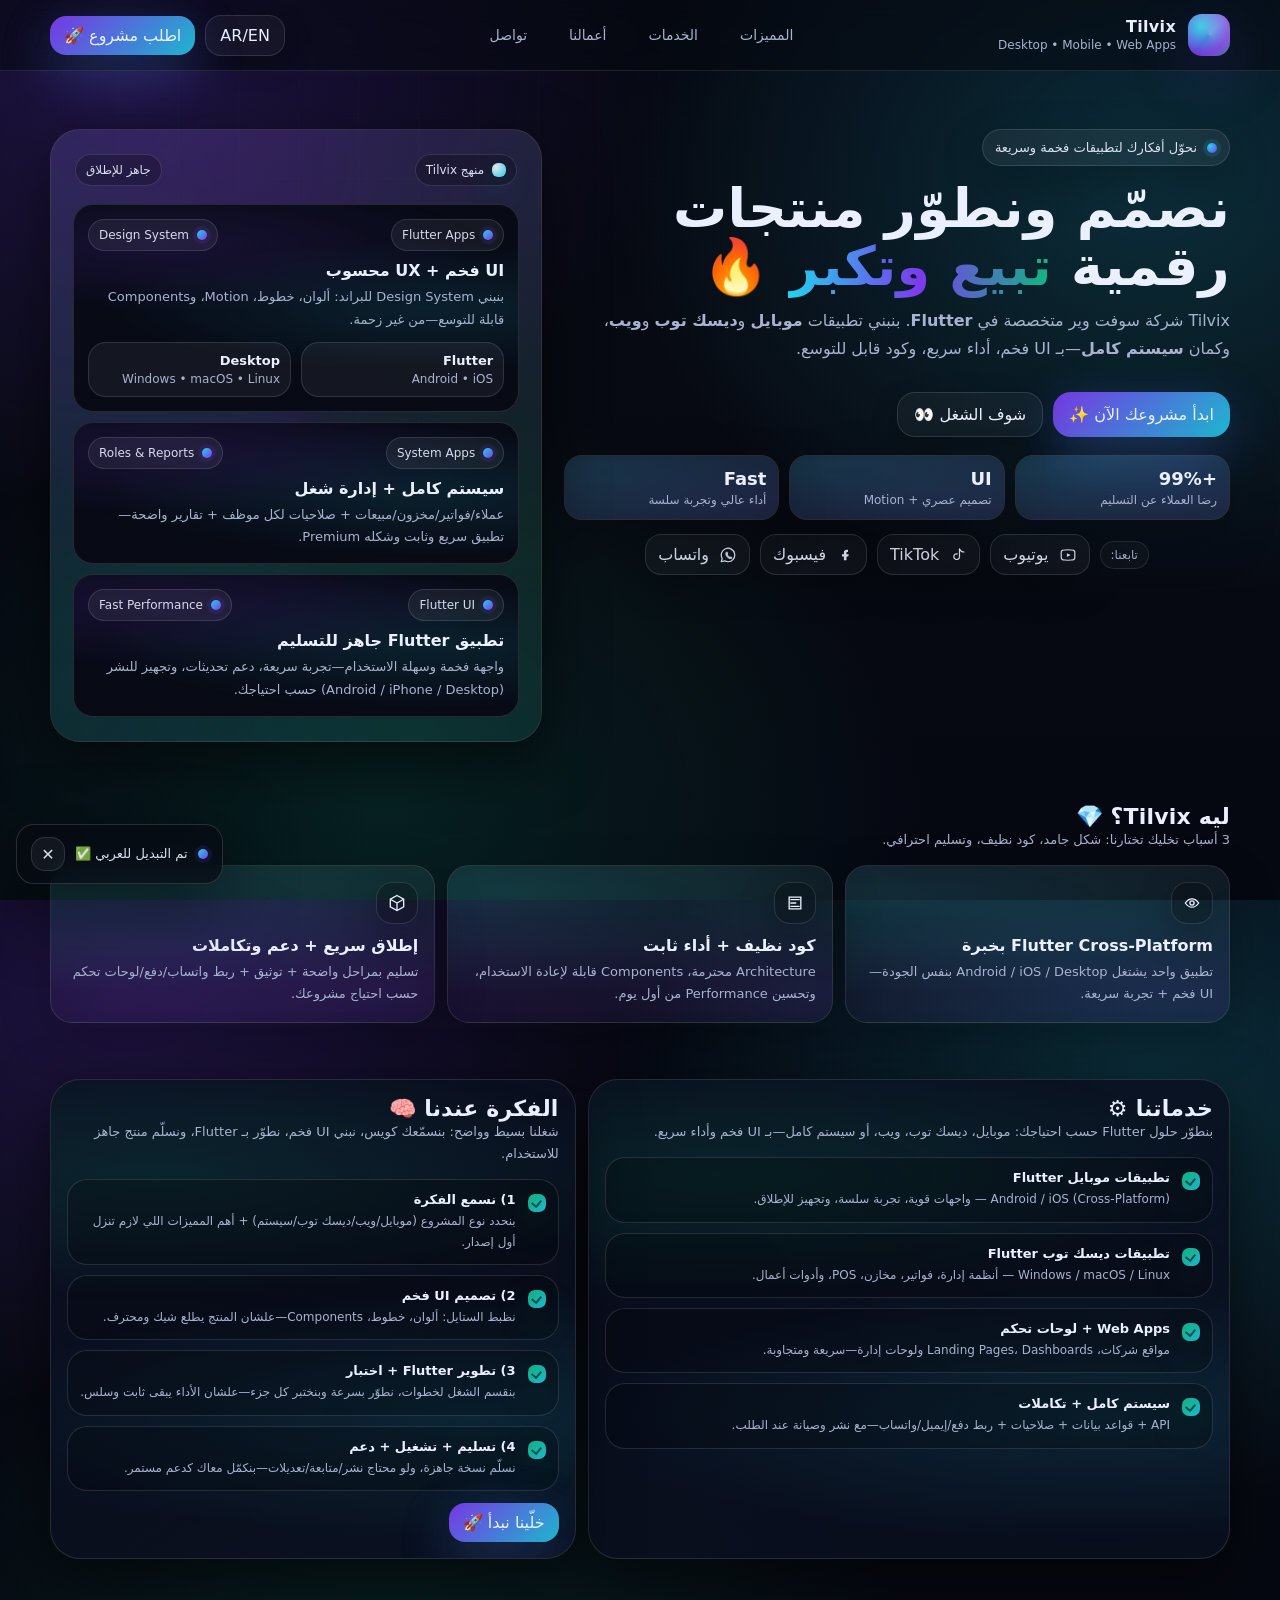
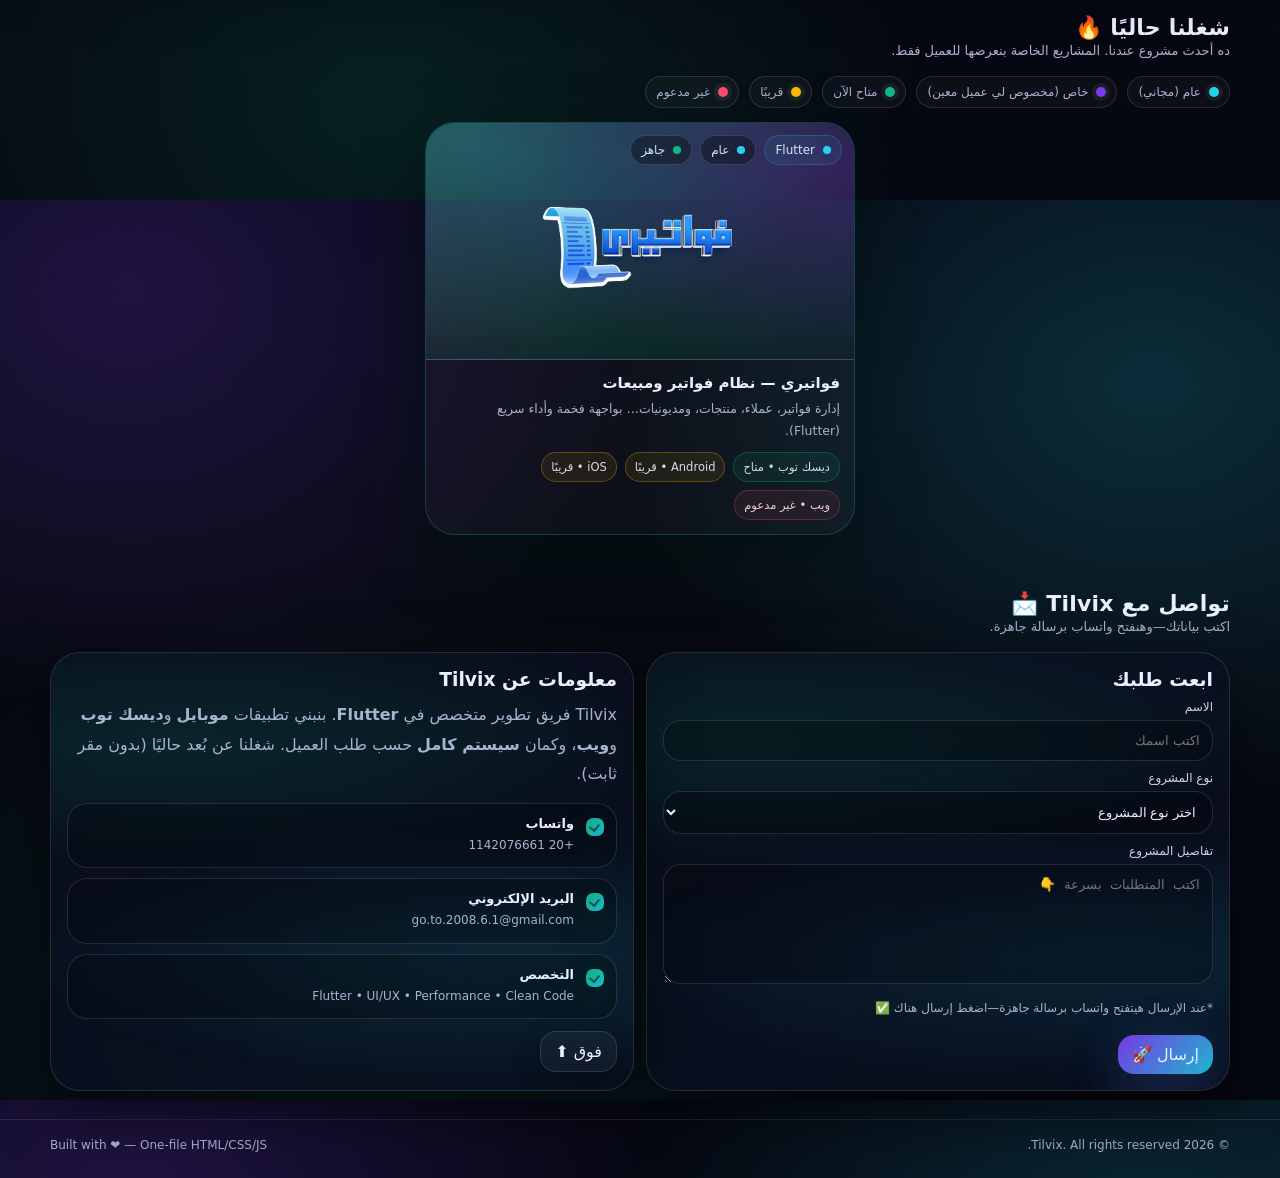
==== commit 66cdcaa3: "Update contact information in index.html" ====
--- a/index.html
+++ b/index.html
@@ -558,7 +558,7 @@
                             <div class="check"></div>
                             <div>
                                 <b id="ci1">واتساب</b>
-                                <span id="ci1v">+20 1142076661</span>
+                                <span id="ci1v">01015736978</span>
                             </div>
                         </div>
 
@@ -566,7 +566,7 @@
                             <div class="check"></div>
                             <div>
                                 <b id="ci2">البريد الإلكتروني</b>
-                                <span id="ci2v">go.to.2008.6.1@gmail.com</span>
+                                <span id="ci2v">contact@tilvix.net</span>
                             </div>
                         </div>
 
@@ -654,4 +654,4 @@
     event.preventDefault();
 });
 </script>
-</html>+</html>
